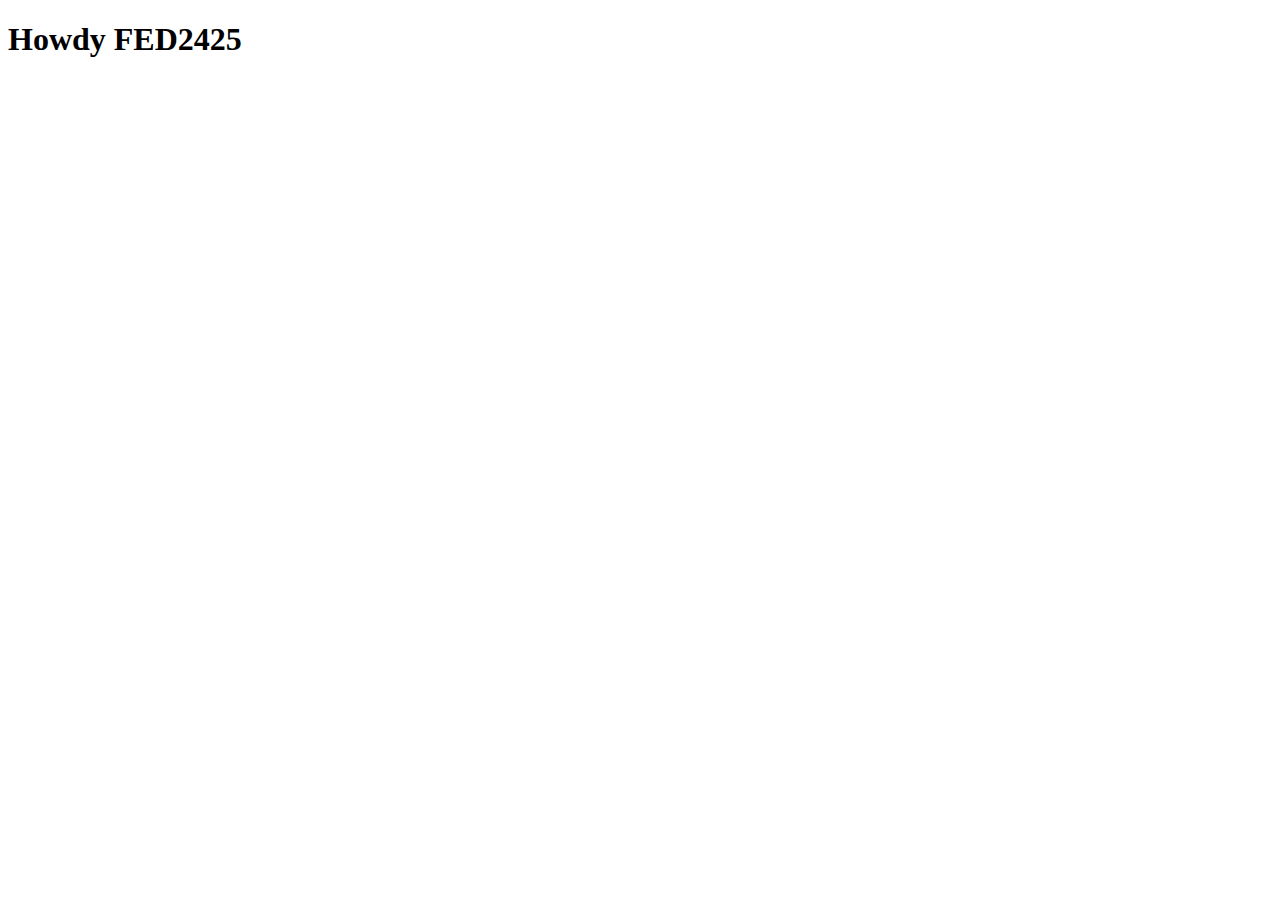
==== index.html @ 43b7b201 "Add files via upload" ====
<!DOCTYPE html>
<html lang="nl">
	
<head>
	<meta charset="UTF-8">
	<meta name="author" content="jouw naam">
	<meta name="viewport" content="width=device-width, initial-scale=1">
	
	<title>Howdy FED2425</title>
	
	<link href="styles/style.css" rel="stylesheet">
	<link rel="icon" type="image/svg+xml" href="images/favicon.svg">
</head>

<body>
	<h1>Howdy FED2425</h1>

	<script defer src="scripts/script.js"></script>
</body>
	
</html>
---- styles/style.css ----
/**************/
/* CSS REMEDY */
/**************/
*, *::after, *::before {
  box-sizing:border-box;  
}






/*********************/
/* CUSTOM PROPERTIES */
/*********************/
:root {
	/* startje */
	--color-text:#111;
	--color-background:#eee;
}





/****************/
/* JOUW STYLING */
/****************/

/* jouw code */
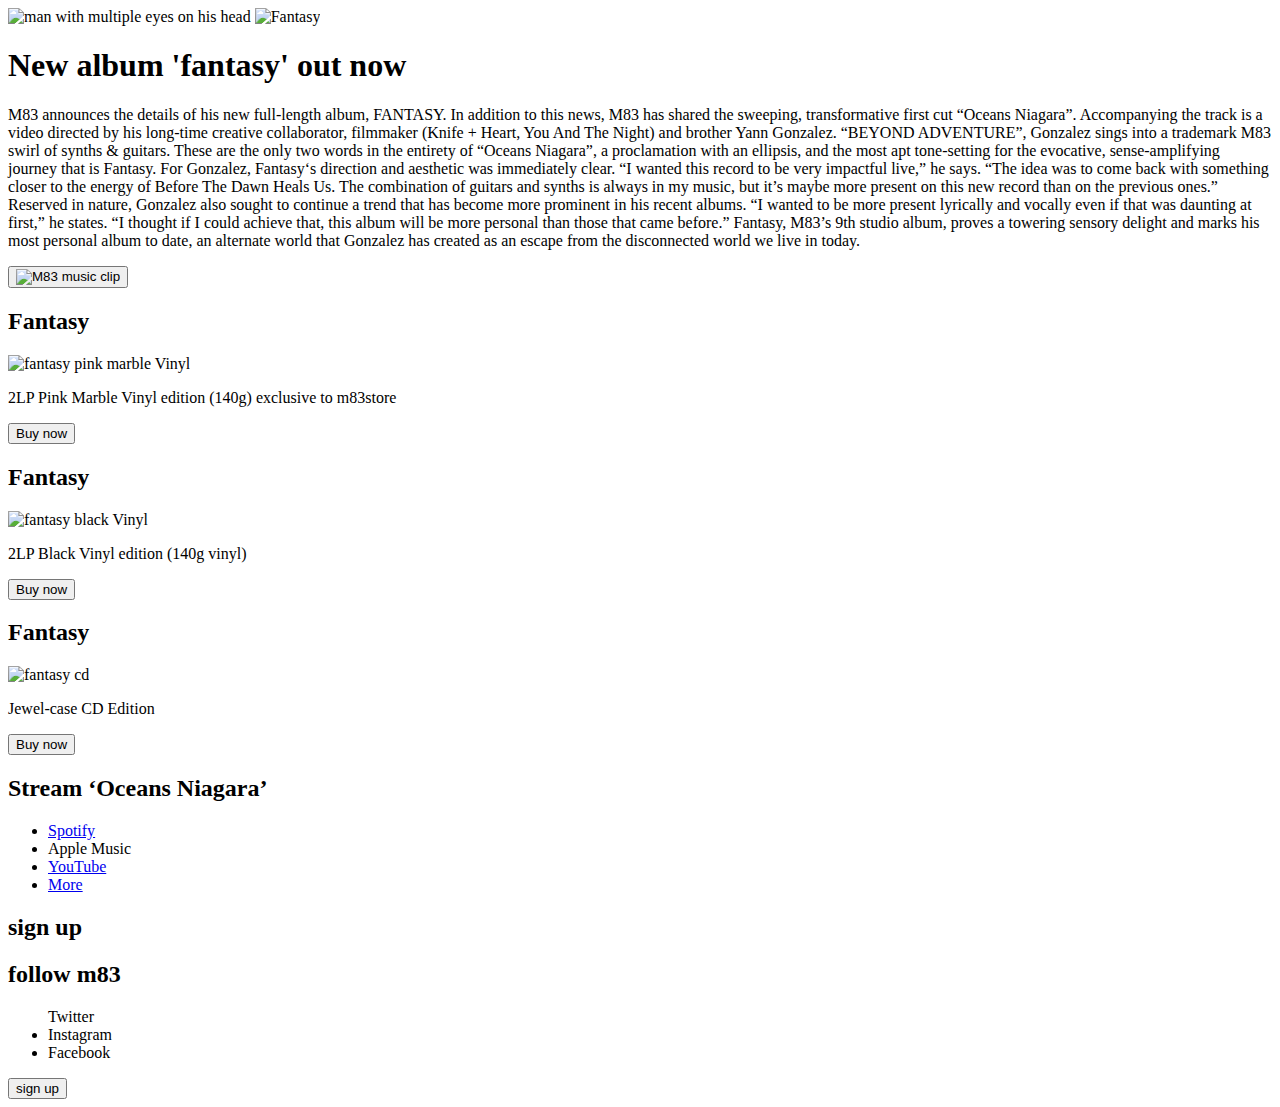
==== commit b3dab103: "Html eerste versie" ====
--- a/index.html
+++ b/index.html
@@ -6,14 +6,90 @@
 	<meta name="author" content="jouw naam">
 	<meta name="viewport" content="width=device-width, initial-scale=1">
 	
-	<title>Howdy FED2425</title>
-	
+	<title>M83 - Home</title>
+	 
 	<link href="styles/style.css" rel="stylesheet">
 	<link rel="icon" type="image/svg+xml" href="images/favicon.svg">
 </head>
 
 <body>
-	<h1>Howdy FED2425</h1>
+	
+	<main>
+		<section>
+				<img src="./images/Fantasy Cover 1400.jpg" alt="man with multiple eyes on his head">
+			<img src="./images/Fantasy Logo.png" alt="Fantasy">
+			<h1>New album 'fantasy' out now</h1>
+		</section>
+		<article>
+			<p></p>
+				M83 announces the details of his new full-length album, FANTASY. In addition to this news, M83 has shared the sweeping, transformative first cut “Oceans Niagara”. Accompanying the track is a video directed by his long-time creative collaborator, filmmaker (Knife + Heart, You And The Night) and brother Yann Gonzalez.
+
+				“BEYOND ADVENTURE”, Gonzalez sings into a trademark M83 swirl of synths & guitars. These are the only two words in the entirety of “Oceans Niagara”, a proclamation with an ellipsis, and the most apt tone-setting for the evocative, sense-amplifying journey that is Fantasy. 
+
+				For Gonzalez, Fantasy‘s direction and aesthetic was immediately clear. “I wanted this record to be very impactful live,” he says. “The idea was to come back with something closer to the energy of Before The Dawn Heals Us. The combination of guitars and synths is always in my music, but it’s maybe more present on this new record than on the previous ones.”
+
+				Reserved in nature, Gonzalez also sought to continue a trend that has become more prominent in his recent albums. “I wanted to be more present lyrically and vocally even if that was daunting at first,” he states. “I thought if I could achieve that, this album will be more personal than those that came before.”
+
+				Fantasy, M83’s 9th studio album, proves a towering sensory delight and marks his most personal album to date, an alternate world that Gonzalez has created as an escape from the disconnected world we live in today. 
+			</p>
+		</article>
+		<section>
+				<button>
+					<img src="https://img.youtube.com/vi/ryFV9dORPPw/maxresdefault.jpg" alt="M83 music clip" >
+		</section>
+		<article>
+			<section>
+				<h2>Fantasy</h2>
+				<img src="./images/M83 Fantasy Pink Marble 1024x718.png" alt="fantasy pink marble Vinyl">
+				<p>2LP Pink Marble Vinyl edition (140g) exclusive to m83store</p>
+				<button>Buy now</button>
+			</section>
+			<section>
+				<h2>Fantasy</h2>
+				<img src="./images/M83 Fantasy Black 768x539.png" alt="fantasy black Vinyl">
+				<p>2LP Black Vinyl edition (140g vinyl) </p>
+				<button>Buy now</button>
+			</section>
+			<section>
+				<h2>Fantasy</h2>
+				<img src="./images/M83 Fantasy CD 1024x723.webp" alt="fantasy cd">
+				<p>Jewel-case CD Edition</p>
+				<button>Buy now</button>
+			</section>
+		</article>
+		<section>
+			<h2>Stream ‘Oceans Niagara’</h2>
+			<ul>
+				<li><a href="http://m83.it/oceans-niagaraWe/spotify" >
+								<span>Spotify</span></a></li>
+				<li><a href="http://m83.it/fantasyWe/itunes"></a>
+								<span>Apple Music</span></a></li>
+				<li><a href="http://m83.it/oceans-niagara-vidWe">
+								<span>YouTube</span></a></li>
+				<li><a href="http://m83.it/oceans-niagaraWe" >
+								<span>More</span></a></li>
+		</ul>
+		</section>
+		<section>
+			<h2>sign up</h2>
+			<!--Form????-->
+		</section>
+		<footer>
+			<section><h2>follow m83</h2>
+			<ul href="https://twitter.com/m83" ><span >Twitter</span></a></li>
+
+				<li  href="https://www.instagram.com/m83music/" ><span >Instagram</span></a></li>
+				
+				<li href="https://www.facebook.com/m83/" ><span >Facebook</span></a></li></ul>
+			</section>
+			<section>
+				<button>sign up</button>
+			</section>
+			
+			
+		</footer>
+
+	</main>
 
 	<script defer src="scripts/script.js"></script>
 </body>
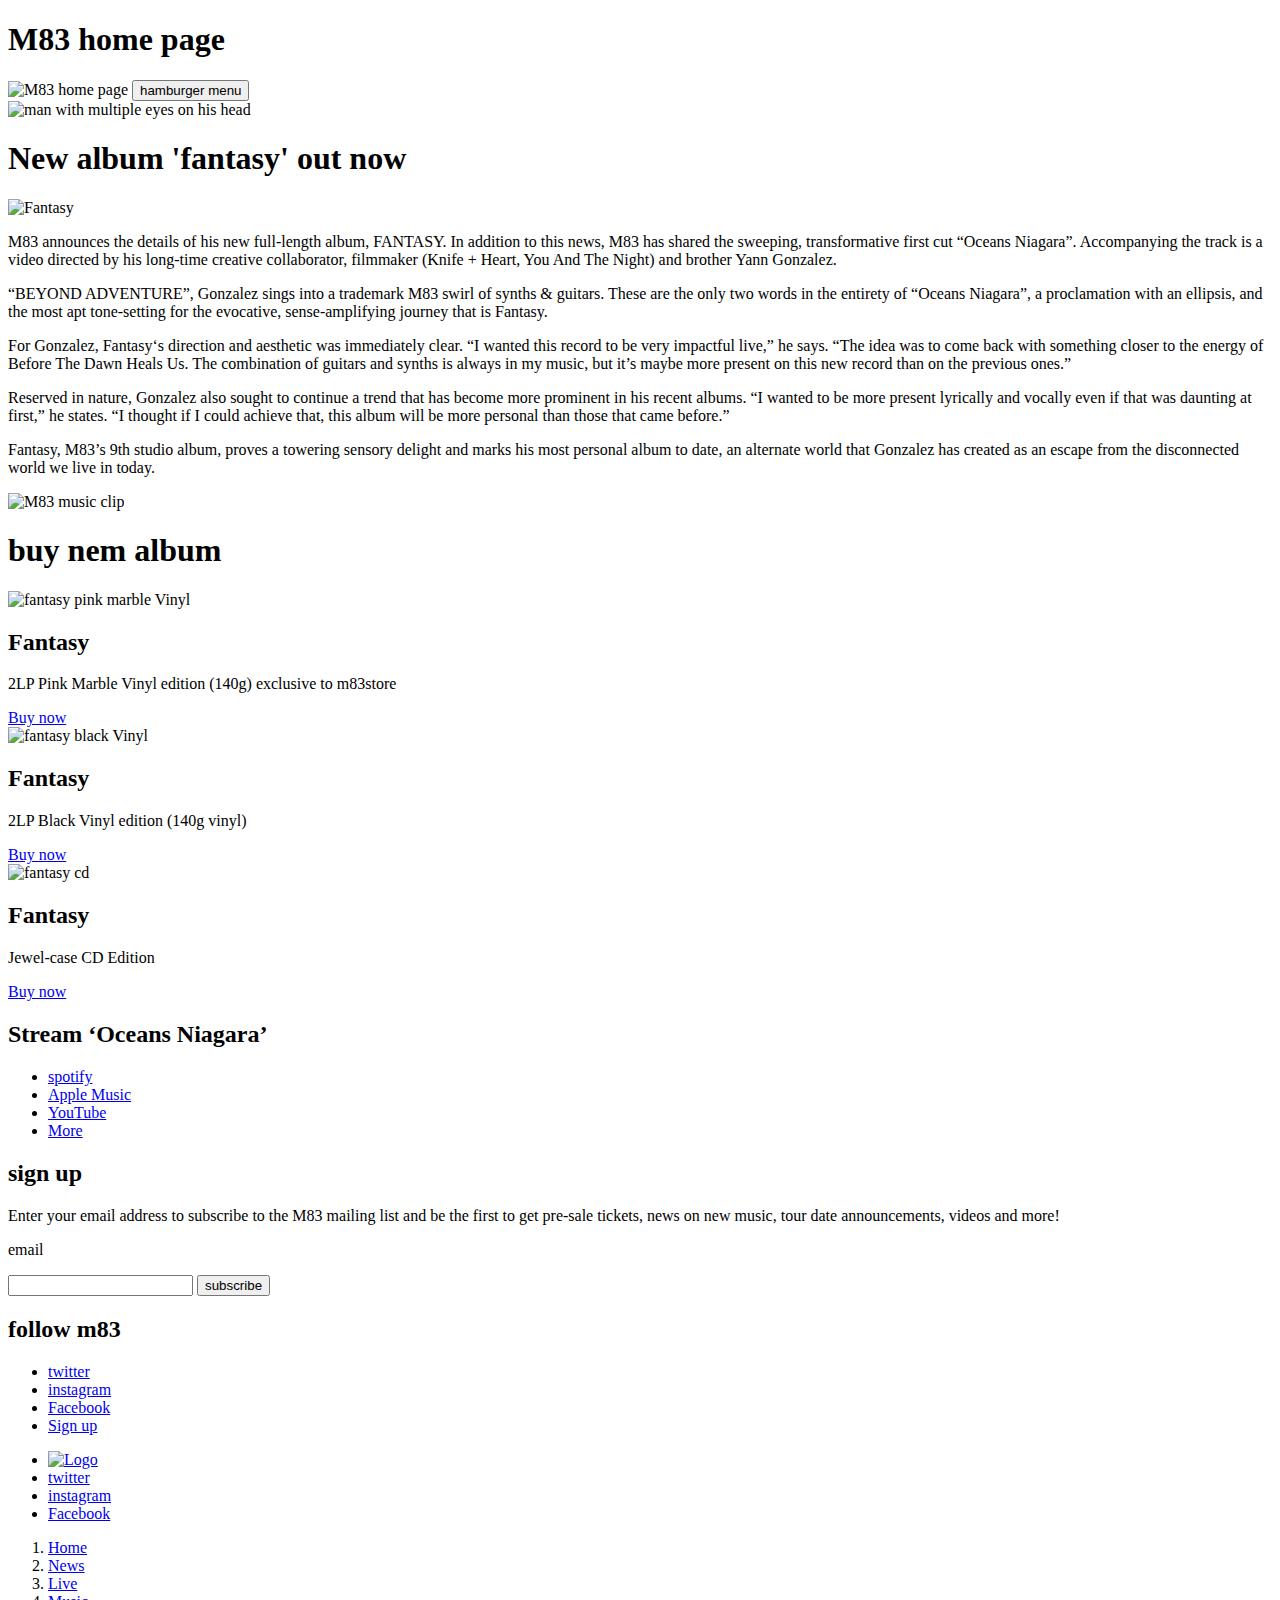
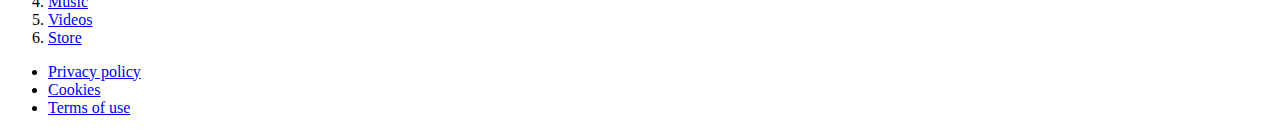
==== commit b98e8a74: "Add files via upload" ====
--- a/index.html
+++ b/index.html
@@ -1,97 +1,125 @@
 <!DOCTYPE html>
 <html lang="nl">
-	
 <head>
 	<meta charset="UTF-8">
 	<meta name="author" content="jouw naam">
 	<meta name="viewport" content="width=device-width, initial-scale=1">
-	
 	<title>M83 - Home</title>
-	 
 	<link href="styles/style.css" rel="stylesheet">
 	<link rel="icon" type="image/svg+xml" href="images/favicon.svg">
 </head>
-
 <body>
-	
 	<main>
-		<section>
-				<img src="./images/Fantasy Cover 1400.jpg" alt="man with multiple eyes on his head">
+		<header>
+			<h1>M83 home page</h1>
+			<nav>
+				<img src="./images/Logo 800x299.png" alt="M83 home page">
+			<button>hamburger menu</button>
+			</nav>
+			<img src="./images/Fantasy Cover 1400.jpg" alt="man with multiple eyes on his head">
+		</header>
+		<article>
+			<h1>New album 'fantasy' out now</h1>
+			
 			<img src="./images/Fantasy Logo.png" alt="Fantasy">
-			<h1>New album 'fantasy' out now</h1>
-		</section>
-		<article>
-			<p></p>
-				M83 announces the details of his new full-length album, FANTASY. In addition to this news, M83 has shared the sweeping, transformative first cut “Oceans Niagara”. Accompanying the track is a video directed by his long-time creative collaborator, filmmaker (Knife + Heart, You And The Night) and brother Yann Gonzalez.
-
-				“BEYOND ADVENTURE”, Gonzalez sings into a trademark M83 swirl of synths & guitars. These are the only two words in the entirety of “Oceans Niagara”, a proclamation with an ellipsis, and the most apt tone-setting for the evocative, sense-amplifying journey that is Fantasy. 
-
-				For Gonzalez, Fantasy‘s direction and aesthetic was immediately clear. “I wanted this record to be very impactful live,” he says. “The idea was to come back with something closer to the energy of Before The Dawn Heals Us. The combination of guitars and synths is always in my music, but it’s maybe more present on this new record than on the previous ones.”
-
-				Reserved in nature, Gonzalez also sought to continue a trend that has become more prominent in his recent albums. “I wanted to be more present lyrically and vocally even if that was daunting at first,” he states. “I thought if I could achieve that, this album will be more personal than those that came before.”
-
-				Fantasy, M83’s 9th studio album, proves a towering sensory delight and marks his most personal album to date, an alternate world that Gonzalez has created as an escape from the disconnected world we live in today. 
+			<p>
+			M83 announces the details of his new full-length album, FANTASY. In addition to this news, M83 has shared
+			the sweeping, transformative first cut “Oceans Niagara”. Accompanying the track is a video directed by his
+			long-time creative collaborator, filmmaker (Knife + Heart, You And The Night) and brother Yann Gonzalez.
 			</p>
+			<p>
+			“BEYOND ADVENTURE”, Gonzalez sings into a trademark M83 swirl of synths & guitars. These are the only two
+			words in the entirety of “Oceans Niagara”, a proclamation with an ellipsis, and the most apt tone-setting
+			for the evocative, sense-amplifying journey that is Fantasy.
+			</p>
+			<p>
+			For Gonzalez, Fantasy‘s direction and aesthetic was immediately clear. “I wanted this record to be very
+			impactful live,” he says. “The idea was to come back with something closer to the energy of Before The Dawn
+			Heals Us. The combination of guitars and synths is always in my music, but it’s maybe more present on this
+			new record than on the previous ones.”
+			</p>
+			<p>
+			Reserved in nature, Gonzalez also sought to continue a trend that has become more prominent in his recent
+			albums. “I wanted to be more present lyrically and vocally even if that was daunting at first,” he states.
+			“I thought if I could achieve that, this album will be more personal than those that came before.”
+			</p>
+			<p>
+			Fantasy, M83’s 9th studio album, proves a towering sensory delight and marks his most personal album to
+			date, an alternate world that Gonzalez has created as an escape from the disconnected world we live in
+			today.
+			</p>
+			<img src="https://img.youtube.com/vi/ryFV9dORPPw/maxresdefault.jpg" alt="M83 music clip">
 		</article>
 		<section>
-				<button>
-					<img src="https://img.youtube.com/vi/ryFV9dORPPw/maxresdefault.jpg" alt="M83 music clip" >
+			<h1>buy nem album</h1>
+					<article>
+						<img src="./images/M83 Fantasy Pink Marble 1024x718.png" alt="fantasy pink marble Vinyl">
+						<h2>Fantasy</h2>
+						<p>2LP Pink Marble Vinyl edition (140g) exclusive to m83store</p>
+						<a href="http://m83.it/fantasy">Buy now</a>
+					</article>
+				
+					<article>
+						<img src="./images/M83 Fantasy Black 768x539.png" alt="fantasy black Vinyl">
+						<h2>Fantasy</h2>
+						<p>2LP Black Vinyl edition (140g vinyl) </p>
+						<a href="http://m83.it/fantasy">Buy now</a>
+					</article>
+					<article>
+						<img src="./images/M83 Fantasy CD 1024x723.webp" alt="fantasy cd">
+						<h2>Fantasy</h2>
+						<p>Jewel-case CD Edition</p>
+						<a href="http://m83.it/fantasy">Buy now</a>
+					</article>	
 		</section>
-		<article>
-			<section>
-				<h2>Fantasy</h2>
-				<img src="./images/M83 Fantasy Pink Marble 1024x718.png" alt="fantasy pink marble Vinyl">
-				<p>2LP Pink Marble Vinyl edition (140g) exclusive to m83store</p>
-				<button>Buy now</button>
-			</section>
-			<section>
-				<h2>Fantasy</h2>
-				<img src="./images/M83 Fantasy Black 768x539.png" alt="fantasy black Vinyl">
-				<p>2LP Black Vinyl edition (140g vinyl) </p>
-				<button>Buy now</button>
-			</section>
-			<section>
-				<h2>Fantasy</h2>
-				<img src="./images/M83 Fantasy CD 1024x723.webp" alt="fantasy cd">
-				<p>Jewel-case CD Edition</p>
-				<button>Buy now</button>
-			</section>
-		</article>
 		<section>
 			<h2>Stream ‘Oceans Niagara’</h2>
 			<ul>
-				<li><a href="http://m83.it/oceans-niagaraWe/spotify" >
-								<span>Spotify</span></a></li>
-				<li><a href="http://m83.it/fantasyWe/itunes"></a>
-								<span>Apple Music</span></a></li>
-				<li><a href="http://m83.it/oceans-niagara-vidWe">
-								<span>YouTube</span></a></li>
-				<li><a href="http://m83.it/oceans-niagaraWe" >
-								<span>More</span></a></li>
-		</ul>
+				<li><a href="http://m83.it/oceans-niagaraWe/spotify">spotify</a></li>
+				<li><a href="http://m83.it/fantasyWe/itunes">Apple Music</a></li>
+				<li><a href="http://m83.it/oceans-niagara-vidWe">YouTube</a></li>
+				<li><a href="http://m83.it/oceans-niagaraWe">More</a></li>
+			</ul>
 		</section>
+		<form>
+			<h2>sign up</h2>
+			<p>Enter your email address to subscribe to the M83 mailing list and be the first to get pre-sale tickets, news on new music, tour date announcements, videos and more!</p>
+			<p>email</p>
+			<input type="email" name="email">
+			<button>subscribe</button>
+		</form>
 		<section>
-			<h2>sign up</h2>
-			<!--Form????-->
+			<h2>follow m83</h2>
+			<ul>
+				<li><a href="https://twitter.com/m83" >twitter</a></li>
+				<li><a href="https://www.instagram.com/m83music/">instagram</a></li>
+				<li><a href="https://www.facebook.com/m83/">Facebook</a></li>
+				<li><a href="https://www.facebook.com/m83/">Sign up</a></li>
+			</ul>
 		</section>
 		<footer>
-			<section><h2>follow m83</h2>
-			<ul href="https://twitter.com/m83" ><span >Twitter</span></a></li>
-
-				<li  href="https://www.instagram.com/m83music/" ><span >Instagram</span></a></li>
-				
-				<li href="https://www.facebook.com/m83/" ><span >Facebook</span></a></li></ul>
-			</section>
-			<section>
-				<button>sign up</button>
-			</section>
-			
-			
+				<ul>
+					<li><a href="index.html"><img src="https://ilovem83.com/wp-content/themes/m83-23/_/img/logo--800.png" alt="Logo"></a>
+					</li>
+					<li><a href="https://twitter.com/m83" >twitter</a></li>
+					<li><a href="https://www.instagram.com/m83music/">instagram</a></li>
+					<li><a href="https://www.facebook.com/m83/">Facebook</a></li>
+				</ul>
+				<ol>
+					<li><a href="index.html">Home</a></li>
+					<li><a href="https://ilovem83.com/news/">News</a></li>
+					<li><a href="https://ilovem83.com/live/">Live</a></li>
+					<li><a href="https://ilovem83.com/music/">Music</a></li>
+					<li><a href="https://ilovem83.com/videos/">Videos</a></li>
+					<li><a href="http://m83.it/m83-store">Store</a></li>
+				</ol>
+				<ul>
+					<li><a href="#">Privacy policy</a></li>
+					<li><a href="#">Cookies</a></li>
+					<li><a href="#">Terms of use</a></li>
+				</ul>
 		</footer>
-
 	</main>
-
 	<script defer src="scripts/script.js"></script>
 </body>
-	
-</html>
+</html>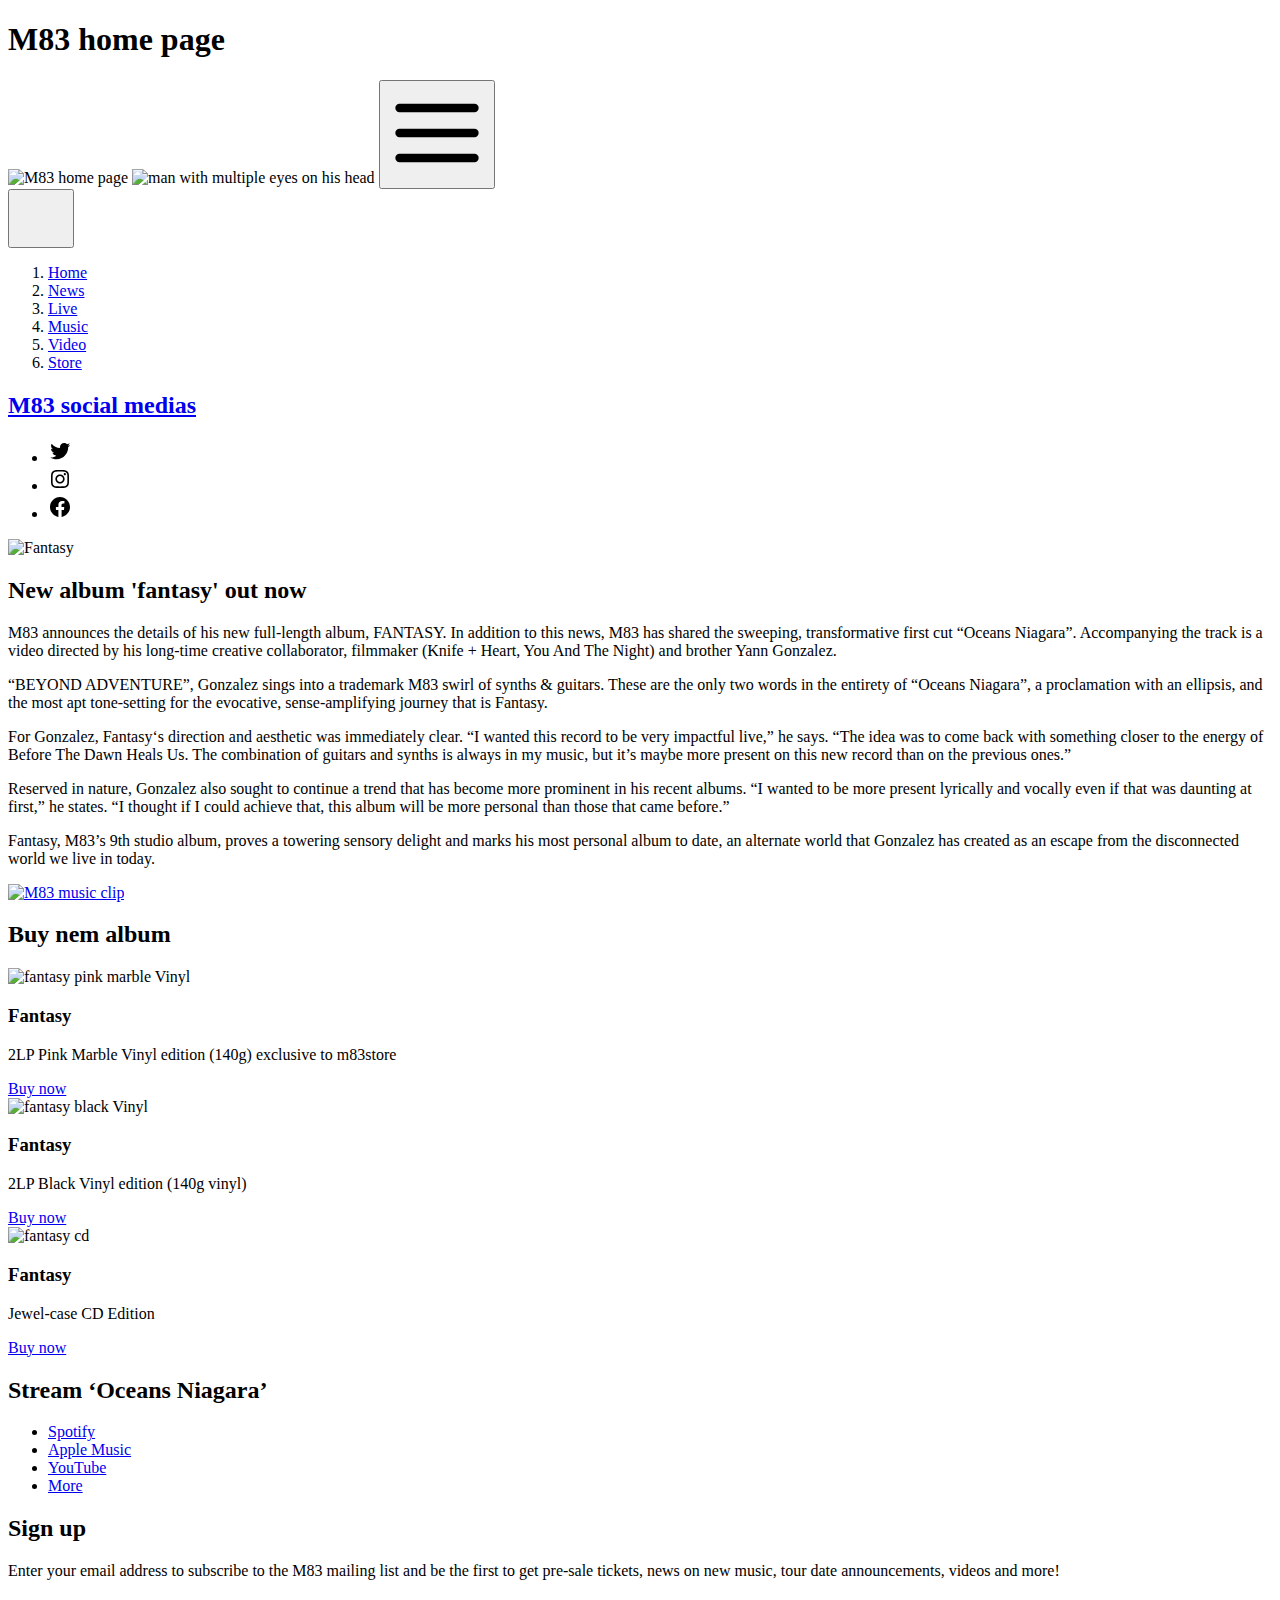
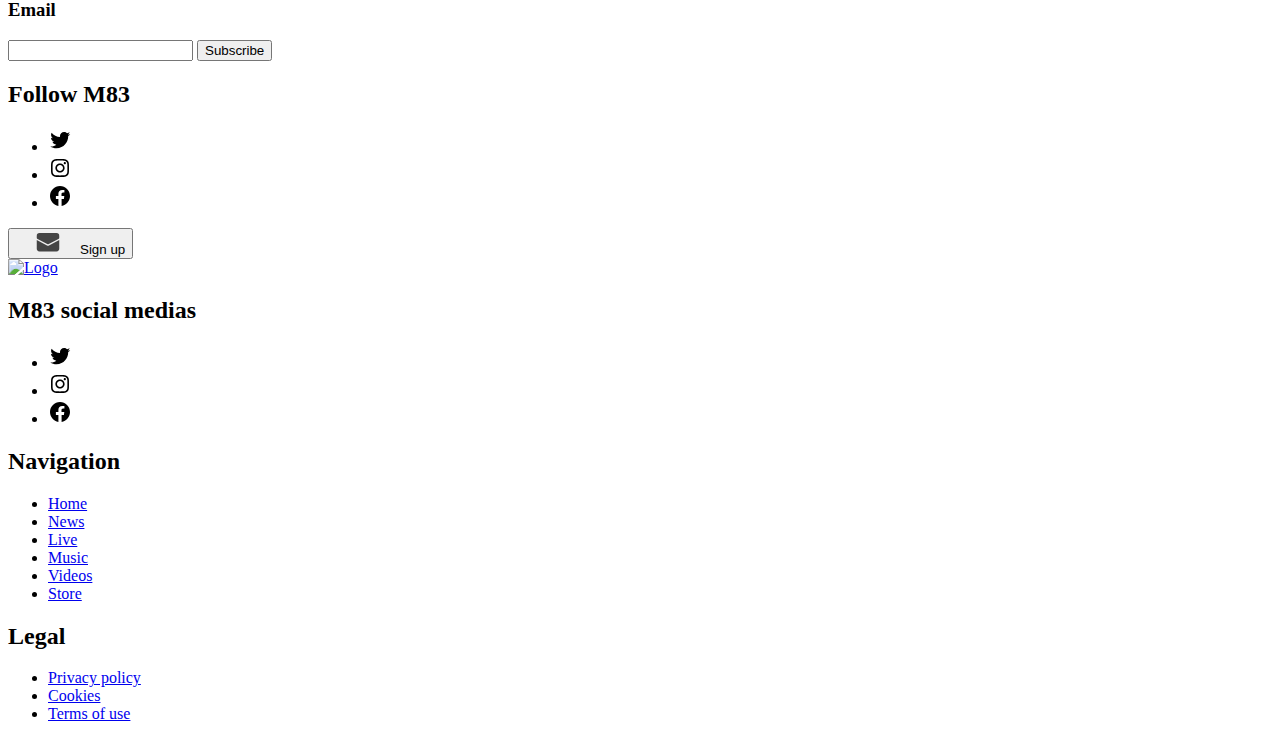
==== commit 6a50a112: "Add files via upload" ====
--- a/index.html
+++ b/index.html
@@ -1,5 +1,5 @@
 <!DOCTYPE html>
-<html lang="nl">
+<html lang="en">
 <head>
 	<meta charset="UTF-8">
 	<meta name="author" content="jouw naam">
@@ -8,20 +8,71 @@
 	<link href="styles/style.css" rel="stylesheet">
 	<link rel="icon" type="image/svg+xml" href="images/favicon.svg">
 </head>
-<body>
-	<main>
-		<header>
-			<h1>M83 home page</h1>
-			<nav>
-				<img src="./images/Logo 800x299.png" alt="M83 home page">
-			<button>hamburger menu</button>
-			</nav>
-			<img src="./images/Fantasy Cover 1400.jpg" alt="man with multiple eyes on his head">
-		</header>
-		<article>
-			<h1>New album 'fantasy' out now</h1>
-			
-			<img src="./images/Fantasy Logo.png" alt="Fantasy">
+<body class="home-page">
+	<header>
+		<!-- SVG van chatGTP
+		 promt "maak een close button svg aub" -->
+		<h1>M83 home page</h1>
+		<img src="./images/Logo-800x299.png" alt="M83 home page">
+	
+
+		
+		<img src="./images/Fantasy-Cover-1400.jpg" alt="man with multiple eyes on his head">
+		<!-- link van https://ilovem83.com/ -->
+		<button> 
+			<svg
+			aria-hidden="true"
+			aria-label="hamburger menu"
+			width="100" height="100" 
+			viewBox="0 0 24 24" 
+			stroke="currentColor" 
+			stroke-width="2" 
+			stroke-linecap="round" 
+			stroke-linejoin="round">
+			<line x1="3" y1="6" x2="21" y2="6" />
+			<line x1="3" y1="12" x2="21" y2="12" />
+			<line x1="3" y1="18" x2="21" y2="18" />
+		</svg> 
+	</button> 
+		<!-- SVG laten maken door chatGTP
+		prompt: "maak een simpele hamburger menu svg" -->
+	<!-- link van https://ilovem83.com/ -->
+	<nav>
+	<button><svg xmlns="http://www.w3.org/2000/svg" width="50" height="50" viewBox="0 0 50 50" aria-label="close button">
+			<line x1="10" y1="10" x2="40" y2="40"  stroke-width="5" stroke-linecap="round"/>
+			<line x1="10" y1="40" x2="40" y2="10"  stroke-width="5" stroke-linecap="round"/>
+		  </svg></button>
+		  <ol>
+				<li><a href="index.html">Home</li>
+				<li><a href="x">News</li>
+				<li><a href="x">Live</li>
+				<li><a href="x">Music</li>
+				<li><a href="x">Video</li>
+				<li><a href="store-detail.htm">Store</li>
+		  </ol> 
+		  <h2>M83 social medias</h2>
+		  <ul>
+		  <li>
+			  <a href="https://twitter.com/m83" ><svg width="24" height="24" viewBox="0 0 24 24" version="1.1" xmlns="http://www.w3.org/2000/svg" aria-hidden="true" focusable="false"><path d="M22.23,5.924c-0.736,0.326-1.527,0.547-2.357,0.646c0.847-0.508,1.498-1.312,1.804-2.27 c-0.793,0.47-1.671,0.812-2.606,0.996C18.324,4.498,17.257,4,16.077,4c-2.266,0-4.103,1.837-4.103,4.103 c0,0.322,0.036,0.635,0.106,0.935C8.67,8.867,5.647,7.234,3.623,4.751C3.27,5.357,3.067,6.062,3.067,6.814 c0,1.424,0.724,2.679,1.825,3.415c-0.673-0.021-1.305-0.206-1.859-0.513c0,0.017,0,0.034,0,0.052c0,1.988,1.414,3.647,3.292,4.023 c-0.344,0.094-0.707,0.144-1.081,0.144c-0.264,0-0.521-0.026-0.772-0.074c0.522,1.63,2.038,2.816,3.833,2.85 c-1.404,1.1-3.174,1.756-5.096,1.756c-0.331,0-0.658-0.019-0.979-0.057c1.816,1.164,3.973,1.843,6.29,1.843 c7.547,0,11.675-6.252,11.675-11.675c0-0.178-0.004-0.355-0.012-0.531C20.985,7.47,21.68,6.747,22.23,5.924z"></path></svg></a>
+		  </li>
+		  <!-- svg van https://ilovem83.com/ -->
+		  <li>
+			  <a href="https://www.instagram.com/m83music/"><svg width="24" height="24" viewBox="0 0 24 24" version="1.1" xmlns="http://www.w3.org/2000/svg" aria-hidden="true" focusable="false"><path d="M12,4.622c2.403,0,2.688,0.009,3.637,0.052c0.877,0.04,1.354,0.187,1.671,0.31c0.42,0.163,0.72,0.358,1.035,0.673 c0.315,0.315,0.51,0.615,0.673,1.035c0.123,0.317,0.27,0.794,0.31,1.671c0.043,0.949,0.052,1.234,0.052,3.637 s-0.009,2.688-0.052,3.637c-0.04,0.877-0.187,1.354-0.31,1.671c-0.163,0.42-0.358,0.72-0.673,1.035 c-0.315,0.315-0.615,0.51-1.035,0.673c-0.317,0.123-0.794,0.27-1.671,0.31c-0.949,0.043-1.233,0.052-3.637,0.052 s-2.688-0.009-3.637-0.052c-0.877-0.04-1.354-0.187-1.671-0.31c-0.42-0.163-0.72-0.358-1.035-0.673 c-0.315-0.315-0.51-0.615-0.673-1.035c-0.123-0.317-0.27-0.794-0.31-1.671C4.631,14.688,4.622,14.403,4.622,12 s0.009-2.688,0.052-3.637c0.04-0.877,0.187-1.354,0.31-1.671c0.163-0.42,0.358-0.72,0.673-1.035 c0.315-0.315,0.615-0.51,1.035-0.673c0.317-0.123,0.794-0.27,1.671-0.31C9.312,4.631,9.597,4.622,12,4.622 M12,3 C9.556,3,9.249,3.01,8.289,3.054C7.331,3.098,6.677,3.25,6.105,3.472C5.513,3.702,5.011,4.01,4.511,4.511 c-0.5,0.5-0.808,1.002-1.038,1.594C3.25,6.677,3.098,7.331,3.054,8.289C3.01,9.249,3,9.556,3,12c0,2.444,0.01,2.751,0.054,3.711 c0.044,0.958,0.196,1.612,0.418,2.185c0.23,0.592,0.538,1.094,1.038,1.594c0.5,0.5,1.002,0.808,1.594,1.038 c0.572,0.222,1.227,0.375,2.185,0.418C9.249,20.99,9.556,21,12,21s2.751-0.01,3.711-0.054c0.958-0.044,1.612-0.196,2.185-0.418 c0.592-0.23,1.094-0.538,1.594-1.038c0.5-0.5,0.808-1.002,1.038-1.594c0.222-0.572,0.375-1.227,0.418-2.185 C20.99,14.751,21,14.444,21,12s-0.01-2.751-0.054-3.711c-0.044-0.958-0.196-1.612-0.418-2.185c-0.23-0.592-0.538-1.094-1.038-1.594 c-0.5-0.5-1.002-0.808-1.594-1.038c-0.572-0.222-1.227-0.375-2.185-0.418C14.751,3.01,14.444,3,12,3L12,3z M12,7.378 c-2.552,0-4.622,2.069-4.622,4.622S9.448,16.622,12,16.622s4.622-2.069,4.622-4.622S14.552,7.378,12,7.378z M12,15 c-1.657,0-3-1.343-3-3s1.343-3,3-3s3,1.343,3,3S13.657,15,12,15z M16.804,6.116c-0.596,0-1.08,0.484-1.08,1.08 s0.484,1.08,1.08,1.08c0.596,0,1.08-0.484,1.08-1.08S17.401,6.116,16.804,6.116z"></path></svg></a>
+		  </li>
+		  <!-- svg van https://ilovem83.com/ -->
+		  <li>
+			  <a href="https://www.facebook.com/m83/"> <svg width="24" height="24" viewBox="0 0 24 24" version="1.1" xmlns="http://www.w3.org/2000/svg" aria-hidden="true" focusable="false"><path d="M12 2C6.5 2 2 6.5 2 12c0 5 3.7 9.1 8.4 9.9v-7H7.9V12h2.5V9.8c0-2.5 1.5-3.9 3.8-3.9 1.1 0 2.2.2 2.2.2v2.5h-1.3c-1.2 0-1.6.8-1.6 1.6V12h2.8l-.4 2.9h-2.3v7C18.3 21.1 22 17 22 12c0-5.5-4.5-10-10-10z"></path></svg></a>
+		  </li>
+		  <!-- svg van https://ilovem83.com/ -->
+	  </ul>
+	</nav>
+	</header>
+	<main class="home-page">
+	
+		<section>
+			<img src="./images/Fantasy-Logo.png" alt="Fantasy">
+			<article>
+				<h2>New album 'fantasy' out now</h2>
 			<p>
 			M83 announces the details of his new full-length album, FANTASY. In addition to this news, M83 has shared
 			the sweeping, transformative first cut “Oceans Niagara”. Accompanying the track is a video directed by his
@@ -48,78 +99,111 @@
 			date, an alternate world that Gonzalez has created as an escape from the disconnected world we live in
 			today.
 			</p>
-			<img src="https://img.youtube.com/vi/ryFV9dORPPw/maxresdefault.jpg" alt="M83 music clip">
-		</article>
-		<section>
-			<h1>buy nem album</h1>
+			</article>
+			
+			<a href="https://youtube.com/vi/ryFV9dORPPw/maxresdefault.jpg"><img src="https://img.youtube.com/vi/ryFV9dORPPw/maxresdefault.jpg" alt="M83 music clip"></a>
+			<!-- link en afbeelding van https://ilovem83.com/ -->
+		</section>
+
+		<section >
+			<h2>Buy nem album</h2>
 					<article>
-						<img src="./images/M83 Fantasy Pink Marble 1024x718.png" alt="fantasy pink marble Vinyl">
-						<h2>Fantasy</h2>
+						<img src="./images/M83-Fantasy-Pink-Marble-1024x718.png" alt="fantasy pink marble Vinyl">
+						<h3>Fantasy</h3>
 						<p>2LP Pink Marble Vinyl edition (140g) exclusive to m83store</p>
 						<a href="http://m83.it/fantasy">Buy now</a>
+						<!-- link en afbeelding van https://ilovem83.com/ -->
 					</article>
-				
 					<article>
-						<img src="./images/M83 Fantasy Black 768x539.png" alt="fantasy black Vinyl">
-						<h2>Fantasy</h2>
+						<img src="./images/M83-Fantasy-Black-768x539.png" alt="fantasy black Vinyl">
+						<h3>Fantasy</h3>
 						<p>2LP Black Vinyl edition (140g vinyl) </p>
 						<a href="http://m83.it/fantasy">Buy now</a>
+						<!-- link en afbeelding van https://ilovem83.com/ -->
 					</article>
 					<article>
-						<img src="./images/M83 Fantasy CD 1024x723.webp" alt="fantasy cd">
-						<h2>Fantasy</h2>
+						<img src="./images/M83-Fantasy-CD-1024x723.webp" alt="fantasy cd">
+						<h3>Fantasy</h3>
 						<p>Jewel-case CD Edition</p>
 						<a href="http://m83.it/fantasy">Buy now</a>
+						<!-- link en afbeelding van https://ilovem83.com/ -->
 					</article>	
 		</section>
+
 		<section>
 			<h2>Stream ‘Oceans Niagara’</h2>
 			<ul>
-				<li><a href="http://m83.it/oceans-niagaraWe/spotify">spotify</a></li>
+				<li><a href="http://m83.it/oceans-niagaraWe/spotify">Spotify</a></li>
 				<li><a href="http://m83.it/fantasyWe/itunes">Apple Music</a></li>
 				<li><a href="http://m83.it/oceans-niagara-vidWe">YouTube</a></li>
 				<li><a href="http://m83.it/oceans-niagaraWe">More</a></li>
+				<!-- link van https://ilovem83.com/ -->
 			</ul>
 		</section>
+
 		<form>
-			<h2>sign up</h2>
+			<h2>Sign up</h2>
 			<p>Enter your email address to subscribe to the M83 mailing list and be the first to get pre-sale tickets, news on new music, tour date announcements, videos and more!</p>
-			<p>email</p>
+			<h3>Email</h3>
 			<input type="email" name="email">
-			<button>subscribe</button>
+			<button>Subscribe</button>
 		</form>
 		<section>
-			<h2>follow m83</h2>
+			<h2>Follow M83</h2>
 			<ul>
-				<li><a href="https://twitter.com/m83" >twitter</a></li>
-				<li><a href="https://www.instagram.com/m83music/">instagram</a></li>
-				<li><a href="https://www.facebook.com/m83/">Facebook</a></li>
-				<li><a href="https://www.facebook.com/m83/">Sign up</a></li>
+				<li>
+					<a href="https://twitter.com/m83" ><svg width="24" height="24" viewBox="0 0 24 24" version="1.1" xmlns="http://www.w3.org/2000/svg" aria-hidden="true" focusable="false"><path d="M22.23,5.924c-0.736,0.326-1.527,0.547-2.357,0.646c0.847-0.508,1.498-1.312,1.804-2.27 c-0.793,0.47-1.671,0.812-2.606,0.996C18.324,4.498,17.257,4,16.077,4c-2.266,0-4.103,1.837-4.103,4.103 c0,0.322,0.036,0.635,0.106,0.935C8.67,8.867,5.647,7.234,3.623,4.751C3.27,5.357,3.067,6.062,3.067,6.814 c0,1.424,0.724,2.679,1.825,3.415c-0.673-0.021-1.305-0.206-1.859-0.513c0,0.017,0,0.034,0,0.052c0,1.988,1.414,3.647,3.292,4.023 c-0.344,0.094-0.707,0.144-1.081,0.144c-0.264,0-0.521-0.026-0.772-0.074c0.522,1.63,2.038,2.816,3.833,2.85 c-1.404,1.1-3.174,1.756-5.096,1.756c-0.331,0-0.658-0.019-0.979-0.057c1.816,1.164,3.973,1.843,6.29,1.843 c7.547,0,11.675-6.252,11.675-11.675c0-0.178-0.004-0.355-0.012-0.531C20.985,7.47,21.68,6.747,22.23,5.924z"></path></svg></a>
+				</li>
+				<!-- svg van https://ilovem83.com/ -->
+				<li>
+					<a href="https://www.instagram.com/m83music/"><svg width="24" height="24" viewBox="0 0 24 24" version="1.1" xmlns="http://www.w3.org/2000/svg" aria-hidden="true" focusable="false"><path d="M12,4.622c2.403,0,2.688,0.009,3.637,0.052c0.877,0.04,1.354,0.187,1.671,0.31c0.42,0.163,0.72,0.358,1.035,0.673 c0.315,0.315,0.51,0.615,0.673,1.035c0.123,0.317,0.27,0.794,0.31,1.671c0.043,0.949,0.052,1.234,0.052,3.637 s-0.009,2.688-0.052,3.637c-0.04,0.877-0.187,1.354-0.31,1.671c-0.163,0.42-0.358,0.72-0.673,1.035 c-0.315,0.315-0.615,0.51-1.035,0.673c-0.317,0.123-0.794,0.27-1.671,0.31c-0.949,0.043-1.233,0.052-3.637,0.052 s-2.688-0.009-3.637-0.052c-0.877-0.04-1.354-0.187-1.671-0.31c-0.42-0.163-0.72-0.358-1.035-0.673 c-0.315-0.315-0.51-0.615-0.673-1.035c-0.123-0.317-0.27-0.794-0.31-1.671C4.631,14.688,4.622,14.403,4.622,12 s0.009-2.688,0.052-3.637c0.04-0.877,0.187-1.354,0.31-1.671c0.163-0.42,0.358-0.72,0.673-1.035 c0.315-0.315,0.615-0.51,1.035-0.673c0.317-0.123,0.794-0.27,1.671-0.31C9.312,4.631,9.597,4.622,12,4.622 M12,3 C9.556,3,9.249,3.01,8.289,3.054C7.331,3.098,6.677,3.25,6.105,3.472C5.513,3.702,5.011,4.01,4.511,4.511 c-0.5,0.5-0.808,1.002-1.038,1.594C3.25,6.677,3.098,7.331,3.054,8.289C3.01,9.249,3,9.556,3,12c0,2.444,0.01,2.751,0.054,3.711 c0.044,0.958,0.196,1.612,0.418,2.185c0.23,0.592,0.538,1.094,1.038,1.594c0.5,0.5,1.002,0.808,1.594,1.038 c0.572,0.222,1.227,0.375,2.185,0.418C9.249,20.99,9.556,21,12,21s2.751-0.01,3.711-0.054c0.958-0.044,1.612-0.196,2.185-0.418 c0.592-0.23,1.094-0.538,1.594-1.038c0.5-0.5,0.808-1.002,1.038-1.594c0.222-0.572,0.375-1.227,0.418-2.185 C20.99,14.751,21,14.444,21,12s-0.01-2.751-0.054-3.711c-0.044-0.958-0.196-1.612-0.418-2.185c-0.23-0.592-0.538-1.094-1.038-1.594 c-0.5-0.5-1.002-0.808-1.594-1.038c-0.572-0.222-1.227-0.375-2.185-0.418C14.751,3.01,14.444,3,12,3L12,3z M12,7.378 c-2.552,0-4.622,2.069-4.622,4.622S9.448,16.622,12,16.622s4.622-2.069,4.622-4.622S14.552,7.378,12,7.378z M12,15 c-1.657,0-3-1.343-3-3s1.343-3,3-3s3,1.343,3,3S13.657,15,12,15z M16.804,6.116c-0.596,0-1.08,0.484-1.08,1.08 s0.484,1.08,1.08,1.08c0.596,0,1.08-0.484,1.08-1.08S17.401,6.116,16.804,6.116z"></path></svg></a>
+				</li>
+				<!-- svg van https://ilovem83.com/ -->
+				<li>
+					<a href="https://www.facebook.com/m83/"> <svg width="24" height="24" viewBox="0 0 24 24" version="1.1" xmlns="http://www.w3.org/2000/svg" aria-hidden="true" focusable="false"><path d="M12 2C6.5 2 2 6.5 2 12c0 5 3.7 9.1 8.4 9.9v-7H7.9V12h2.5V9.8c0-2.5 1.5-3.9 3.8-3.9 1.1 0 2.2.2 2.2.2v2.5h-1.3c-1.2 0-1.6.8-1.6 1.6V12h2.8l-.4 2.9h-2.3v7C18.3 21.1 22 17 22 12c0-5.5-4.5-10-10-10z"></path></svg></a>
+				</li>
+				<!-- svg van https://ilovem83.com/ -->
 			</ul>
-		</section>
+			<button>
+				<svg xmlns="http://www.w3.org/2000/svg" xmlns:xlink="http://www.w3.org/1999/xlink" x="0px" y="0px" width="5vw" height="2.5vh" viewBox="0 0 32 32"><g transform="translate(0, 0)"><path d="M17.412,20.647a3,3,0,0,1-2.822,0L0,12.867V25a3.957,3.957,0,0,0,4,4H28a3.957,3.957,0,0,0,4-4V12.867Z" fill="#444444"></path> <path data-color="color-2" d="M28,3H4A3.957,3.957,0,0,0,0,7v3a1,1,0,0,0,.529.883l15,8a1.007,1.007,0,0,0,.942,0l15-8A1,1,0,0,0,32,10V7A3.957,3.957,0,0,0,28,3Z" fill="#444444"></path></g>
+				</svg>Sign up</button>
+		</section>
+	</main>
 		<footer>
+					<a href="index.html"><img src="https://ilovem83.com/wp-content/themes/m83-23/_/img/logo--800.png" alt="Logo"></a>
+					<!-- afbeelding en link van https://ilovem83.com/ -->
+					<h2>M83 social medias</h2>
+					<ul>
+					<li>
+						<a href="https://twitter.com/m83" ><svg width="24" height="24" viewBox="0 0 24 24" version="1.1" xmlns="http://www.w3.org/2000/svg" aria-hidden="true" focusable="false"><path d="M22.23,5.924c-0.736,0.326-1.527,0.547-2.357,0.646c0.847-0.508,1.498-1.312,1.804-2.27 c-0.793,0.47-1.671,0.812-2.606,0.996C18.324,4.498,17.257,4,16.077,4c-2.266,0-4.103,1.837-4.103,4.103 c0,0.322,0.036,0.635,0.106,0.935C8.67,8.867,5.647,7.234,3.623,4.751C3.27,5.357,3.067,6.062,3.067,6.814 c0,1.424,0.724,2.679,1.825,3.415c-0.673-0.021-1.305-0.206-1.859-0.513c0,0.017,0,0.034,0,0.052c0,1.988,1.414,3.647,3.292,4.023 c-0.344,0.094-0.707,0.144-1.081,0.144c-0.264,0-0.521-0.026-0.772-0.074c0.522,1.63,2.038,2.816,3.833,2.85 c-1.404,1.1-3.174,1.756-5.096,1.756c-0.331,0-0.658-0.019-0.979-0.057c1.816,1.164,3.973,1.843,6.29,1.843 c7.547,0,11.675-6.252,11.675-11.675c0-0.178-0.004-0.355-0.012-0.531C20.985,7.47,21.68,6.747,22.23,5.924z"></path></svg></a>
+					</li>
+					<!-- svg van https://ilovem83.com/ -->
+					<li>
+						<a href="https://www.instagram.com/m83music/"><svg width="24" height="24" viewBox="0 0 24 24" version="1.1" xmlns="http://www.w3.org/2000/svg" aria-hidden="true" focusable="false"><path d="M12,4.622c2.403,0,2.688,0.009,3.637,0.052c0.877,0.04,1.354,0.187,1.671,0.31c0.42,0.163,0.72,0.358,1.035,0.673 c0.315,0.315,0.51,0.615,0.673,1.035c0.123,0.317,0.27,0.794,0.31,1.671c0.043,0.949,0.052,1.234,0.052,3.637 s-0.009,2.688-0.052,3.637c-0.04,0.877-0.187,1.354-0.31,1.671c-0.163,0.42-0.358,0.72-0.673,1.035 c-0.315,0.315-0.615,0.51-1.035,0.673c-0.317,0.123-0.794,0.27-1.671,0.31c-0.949,0.043-1.233,0.052-3.637,0.052 s-2.688-0.009-3.637-0.052c-0.877-0.04-1.354-0.187-1.671-0.31c-0.42-0.163-0.72-0.358-1.035-0.673 c-0.315-0.315-0.51-0.615-0.673-1.035c-0.123-0.317-0.27-0.794-0.31-1.671C4.631,14.688,4.622,14.403,4.622,12 s0.009-2.688,0.052-3.637c0.04-0.877,0.187-1.354,0.31-1.671c0.163-0.42,0.358-0.72,0.673-1.035 c0.315-0.315,0.615-0.51,1.035-0.673c0.317-0.123,0.794-0.27,1.671-0.31C9.312,4.631,9.597,4.622,12,4.622 M12,3 C9.556,3,9.249,3.01,8.289,3.054C7.331,3.098,6.677,3.25,6.105,3.472C5.513,3.702,5.011,4.01,4.511,4.511 c-0.5,0.5-0.808,1.002-1.038,1.594C3.25,6.677,3.098,7.331,3.054,8.289C3.01,9.249,3,9.556,3,12c0,2.444,0.01,2.751,0.054,3.711 c0.044,0.958,0.196,1.612,0.418,2.185c0.23,0.592,0.538,1.094,1.038,1.594c0.5,0.5,1.002,0.808,1.594,1.038 c0.572,0.222,1.227,0.375,2.185,0.418C9.249,20.99,9.556,21,12,21s2.751-0.01,3.711-0.054c0.958-0.044,1.612-0.196,2.185-0.418 c0.592-0.23,1.094-0.538,1.594-1.038c0.5-0.5,0.808-1.002,1.038-1.594c0.222-0.572,0.375-1.227,0.418-2.185 C20.99,14.751,21,14.444,21,12s-0.01-2.751-0.054-3.711c-0.044-0.958-0.196-1.612-0.418-2.185c-0.23-0.592-0.538-1.094-1.038-1.594 c-0.5-0.5-1.002-0.808-1.594-1.038c-0.572-0.222-1.227-0.375-2.185-0.418C14.751,3.01,14.444,3,12,3L12,3z M12,7.378 c-2.552,0-4.622,2.069-4.622,4.622S9.448,16.622,12,16.622s4.622-2.069,4.622-4.622S14.552,7.378,12,7.378z M12,15 c-1.657,0-3-1.343-3-3s1.343-3,3-3s3,1.343,3,3S13.657,15,12,15z M16.804,6.116c-0.596,0-1.08,0.484-1.08,1.08 s0.484,1.08,1.08,1.08c0.596,0,1.08-0.484,1.08-1.08S17.401,6.116,16.804,6.116z"></path></svg></a>
+					</li>
+					<!-- svg van https://ilovem83.com/ -->
+					<li>
+						<a href="https://www.facebook.com/m83/"> <svg width="24" height="24" viewBox="0 0 24 24" version="1.1" xmlns="http://www.w3.org/2000/svg" aria-hidden="true" focusable="false"><path d="M12 2C6.5 2 2 6.5 2 12c0 5 3.7 9.1 8.4 9.9v-7H7.9V12h2.5V9.8c0-2.5 1.5-3.9 3.8-3.9 1.1 0 2.2.2 2.2.2v2.5h-1.3c-1.2 0-1.6.8-1.6 1.6V12h2.8l-.4 2.9h-2.3v7C18.3 21.1 22 17 22 12c0-5.5-4.5-10-10-10z"></path></svg></a>
+					</li>
+					<!-- svg van https://ilovem83.com/ -->
+				</ul>
+					<h2>Navigation</h2>
 				<ul>
-					<li><a href="index.html"><img src="https://ilovem83.com/wp-content/themes/m83-23/_/img/logo--800.png" alt="Logo"></a>
-					</li>
-					<li><a href="https://twitter.com/m83" >twitter</a></li>
-					<li><a href="https://www.instagram.com/m83music/">instagram</a></li>
-					<li><a href="https://www.facebook.com/m83/">Facebook</a></li>
-				</ul>
-				<ol>
 					<li><a href="index.html">Home</a></li>
 					<li><a href="https://ilovem83.com/news/">News</a></li>
 					<li><a href="https://ilovem83.com/live/">Live</a></li>
 					<li><a href="https://ilovem83.com/music/">Music</a></li>
 					<li><a href="https://ilovem83.com/videos/">Videos</a></li>
 					<li><a href="http://m83.it/m83-store">Store</a></li>
-				</ol>
+					<!-- links van https://ilovem83.com/ -->
+				</ul>
+				<h2>Legal</h2>
 				<ul>
 					<li><a href="#">Privacy policy</a></li>
 					<li><a href="#">Cookies</a></li>
 					<li><a href="#">Terms of use</a></li>
 				</ul>
 		</footer>
-	</main>
 	<script defer src="scripts/script.js"></script>
 </body>
 </html>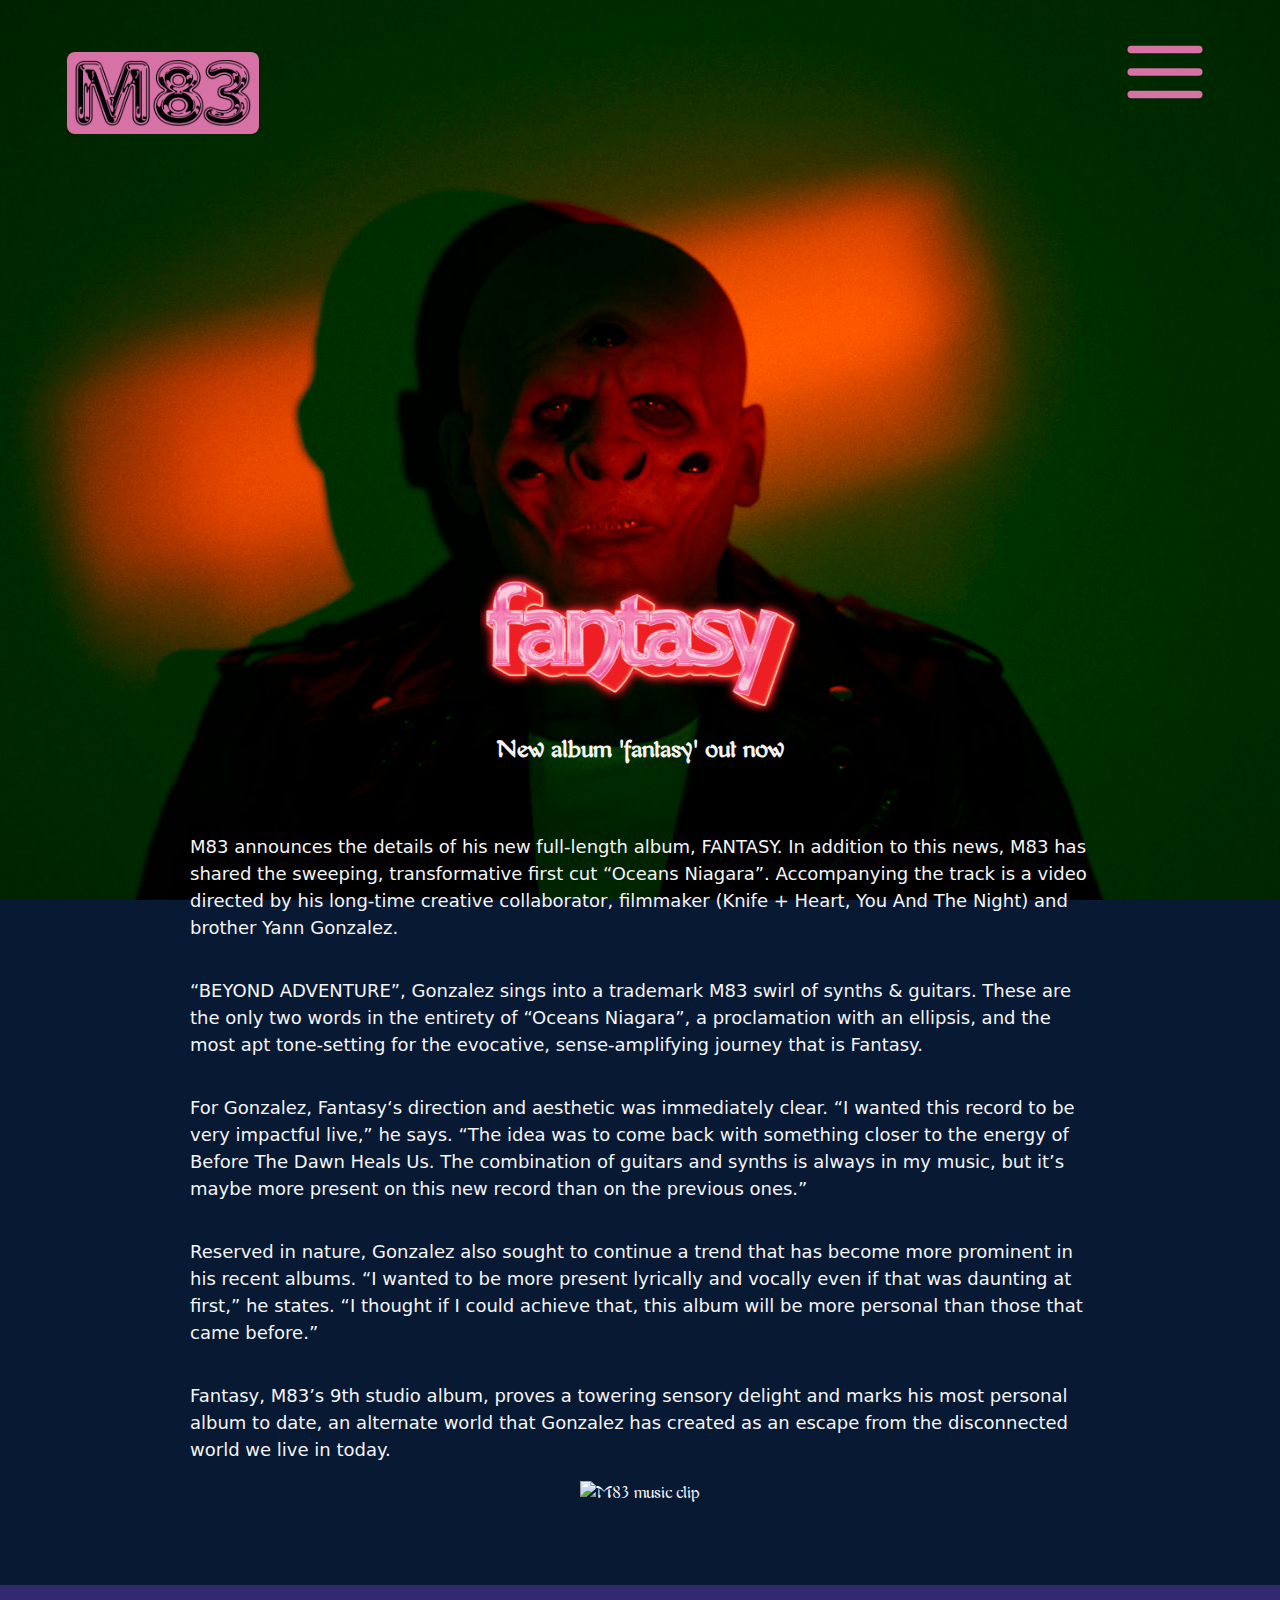
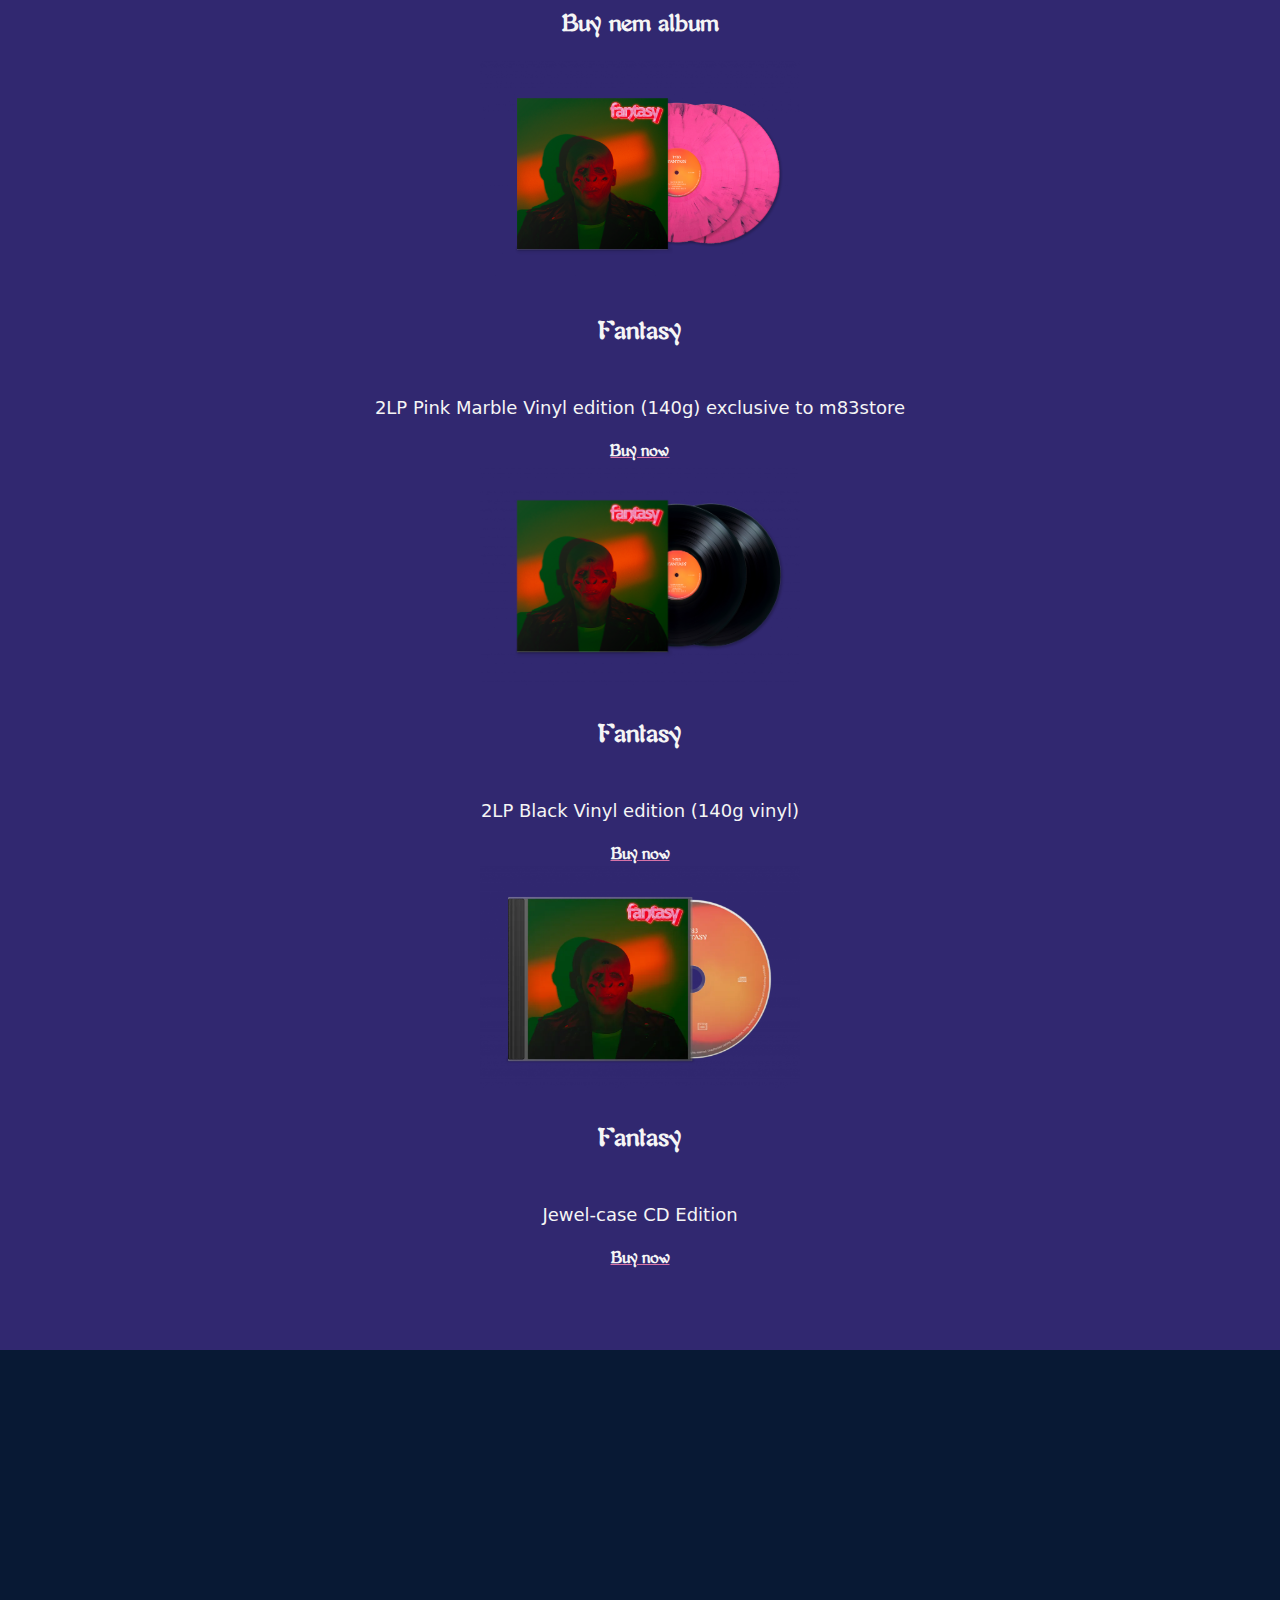
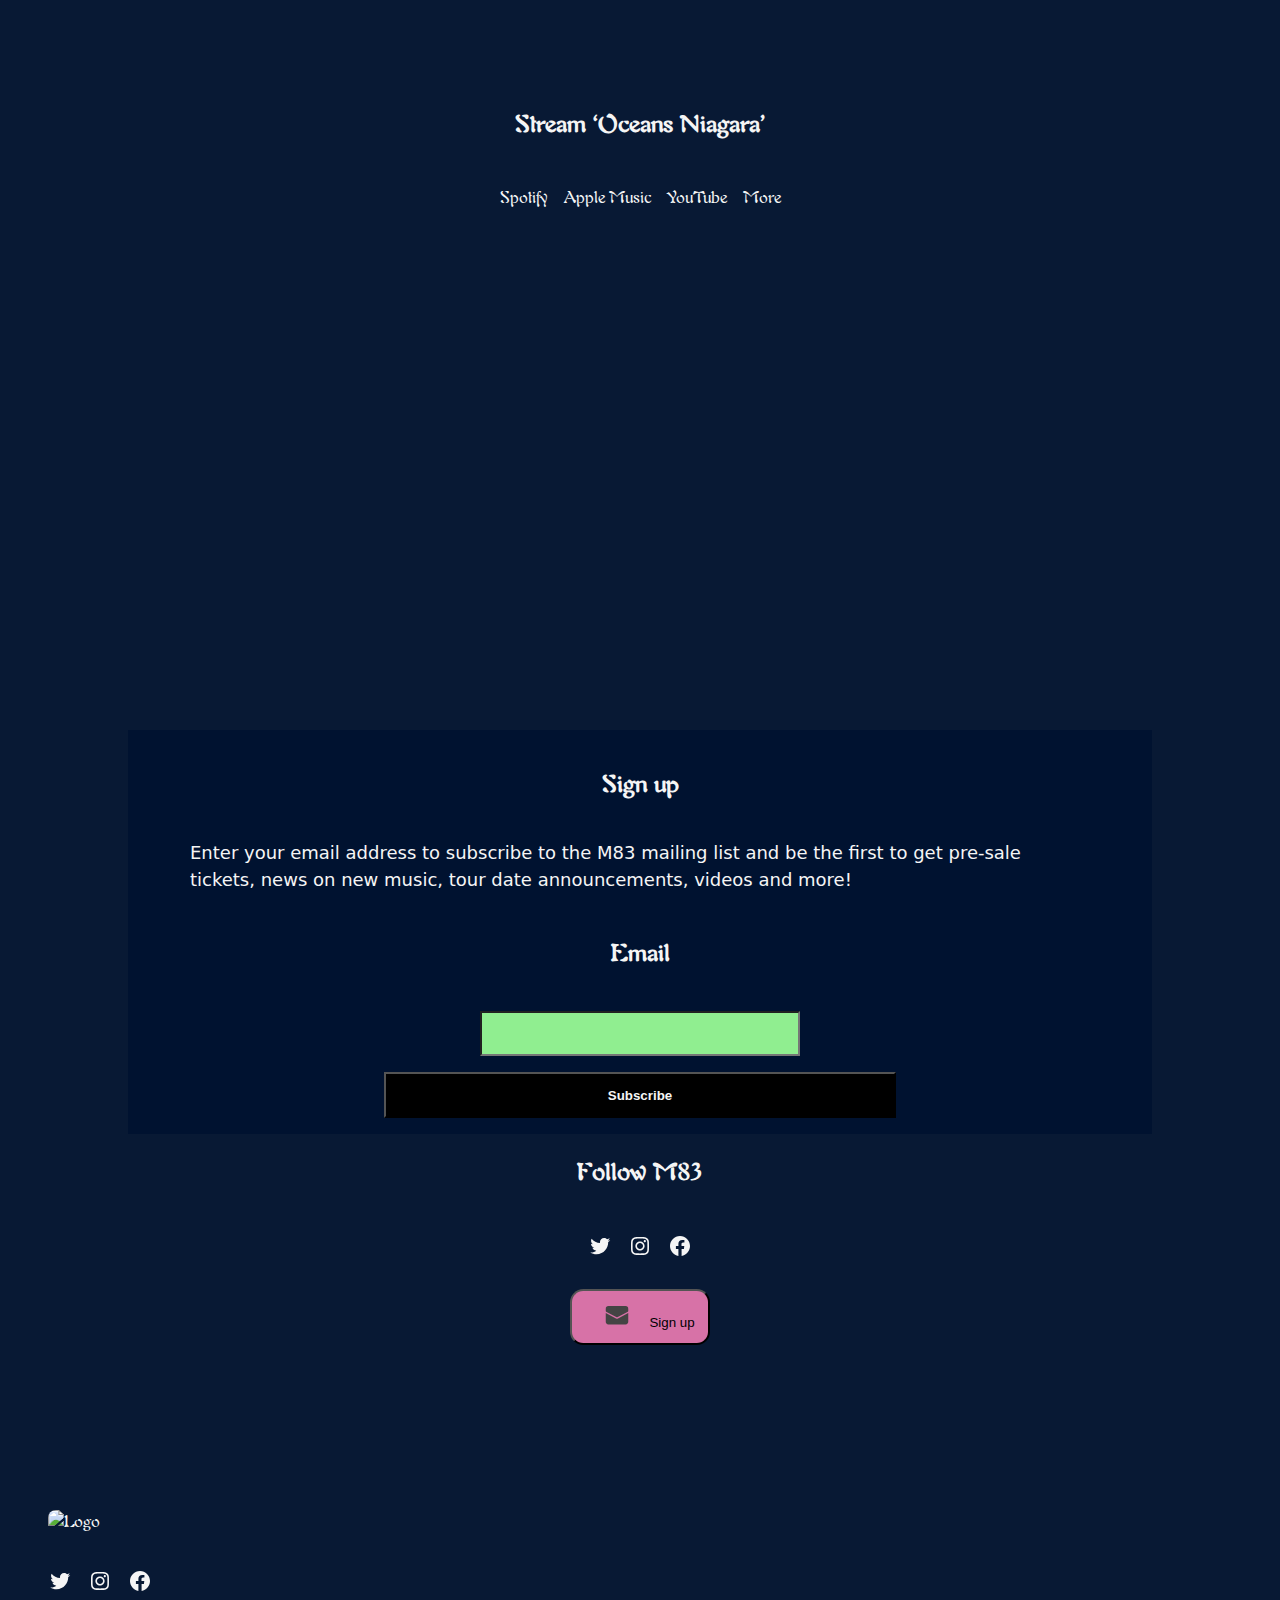
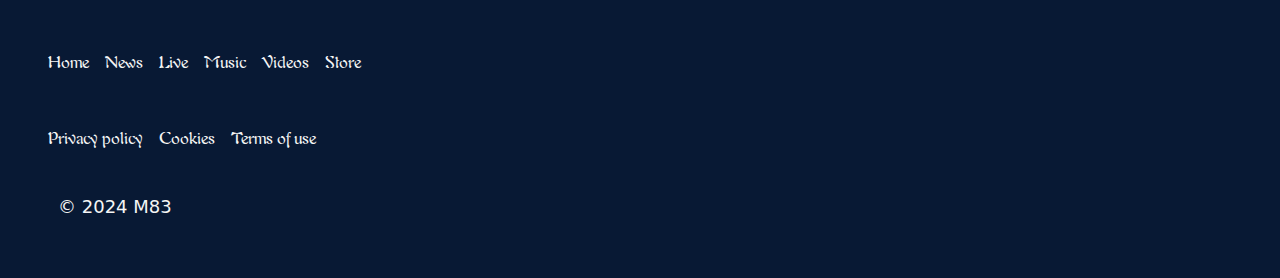
==== commit efe05496: "Add files via upload" ====
--- a/index.html
+++ b/index.html
@@ -1,5 +1,6 @@
 <!DOCTYPE html>
 <html lang="en">
+
 <head>
 	<meta charset="UTF-8">
 	<meta name="author" content="jouw naam">
@@ -8,126 +9,151 @@
 	<link href="styles/style.css" rel="stylesheet">
 	<link rel="icon" type="image/svg+xml" href="images/favicon.svg">
 </head>
+
 <body class="home-page">
 	<header>
-		<!-- SVG van chatGTP
-		 promt "maak een close button svg aub" -->
+
 		<h1>M83 home page</h1>
 		<img src="./images/Logo-800x299.png" alt="M83 home page">
-	
-
-		
+
+
+
 		<img src="./images/Fantasy-Cover-1400.jpg" alt="man with multiple eyes on his head">
 		<!-- link van https://ilovem83.com/ -->
-		<button> 
-			<svg
-			aria-hidden="true"
-			aria-label="hamburger menu"
-			width="100" height="100" 
-			viewBox="0 0 24 24" 
-			stroke="currentColor" 
-			stroke-width="2" 
-			stroke-linecap="round" 
-			stroke-linejoin="round">
-			<line x1="3" y1="6" x2="21" y2="6" />
-			<line x1="3" y1="12" x2="21" y2="12" />
-			<line x1="3" y1="18" x2="21" y2="18" />
-		</svg> 
-	</button> 
+		<button>
+			<svg aria-hidden="true" aria-label="hamburger menu" width="100" height="100" viewBox="0 0 24 24"
+				stroke="currentColor" stroke-width="2" stroke-linecap="round" stroke-linejoin="round">
+				<line x1="3" y1="6" x2="21" y2="6" />
+				<line x1="3" y1="12" x2="21" y2="12" />
+				<line x1="3" y1="18" x2="21" y2="18" />
+			</svg>
+		</button>
 		<!-- SVG laten maken door chatGTP
 		prompt: "maak een simpele hamburger menu svg" -->
-	<!-- link van https://ilovem83.com/ -->
-	<nav>
-	<button><svg xmlns="http://www.w3.org/2000/svg" width="50" height="50" viewBox="0 0 50 50" aria-label="close button">
-			<line x1="10" y1="10" x2="40" y2="40"  stroke-width="5" stroke-linecap="round"/>
-			<line x1="10" y1="40" x2="40" y2="10"  stroke-width="5" stroke-linecap="round"/>
-		  </svg></button>
-		  <ol>
-				<li><a href="index.html">Home</li>
-				<li><a href="x">News</li>
-				<li><a href="x">Live</li>
-				<li><a href="x">Music</li>
-				<li><a href="x">Video</li>
-				<li><a href="store-detail.htm">Store</li>
-		  </ol> 
-		  <h2>M83 social medias</h2>
-		  <ul>
-		  <li>
-			  <a href="https://twitter.com/m83" ><svg width="24" height="24" viewBox="0 0 24 24" version="1.1" xmlns="http://www.w3.org/2000/svg" aria-hidden="true" focusable="false"><path d="M22.23,5.924c-0.736,0.326-1.527,0.547-2.357,0.646c0.847-0.508,1.498-1.312,1.804-2.27 c-0.793,0.47-1.671,0.812-2.606,0.996C18.324,4.498,17.257,4,16.077,4c-2.266,0-4.103,1.837-4.103,4.103 c0,0.322,0.036,0.635,0.106,0.935C8.67,8.867,5.647,7.234,3.623,4.751C3.27,5.357,3.067,6.062,3.067,6.814 c0,1.424,0.724,2.679,1.825,3.415c-0.673-0.021-1.305-0.206-1.859-0.513c0,0.017,0,0.034,0,0.052c0,1.988,1.414,3.647,3.292,4.023 c-0.344,0.094-0.707,0.144-1.081,0.144c-0.264,0-0.521-0.026-0.772-0.074c0.522,1.63,2.038,2.816,3.833,2.85 c-1.404,1.1-3.174,1.756-5.096,1.756c-0.331,0-0.658-0.019-0.979-0.057c1.816,1.164,3.973,1.843,6.29,1.843 c7.547,0,11.675-6.252,11.675-11.675c0-0.178-0.004-0.355-0.012-0.531C20.985,7.47,21.68,6.747,22.23,5.924z"></path></svg></a>
-		  </li>
-		  <!-- svg van https://ilovem83.com/ -->
-		  <li>
-			  <a href="https://www.instagram.com/m83music/"><svg width="24" height="24" viewBox="0 0 24 24" version="1.1" xmlns="http://www.w3.org/2000/svg" aria-hidden="true" focusable="false"><path d="M12,4.622c2.403,0,2.688,0.009,3.637,0.052c0.877,0.04,1.354,0.187,1.671,0.31c0.42,0.163,0.72,0.358,1.035,0.673 c0.315,0.315,0.51,0.615,0.673,1.035c0.123,0.317,0.27,0.794,0.31,1.671c0.043,0.949,0.052,1.234,0.052,3.637 s-0.009,2.688-0.052,3.637c-0.04,0.877-0.187,1.354-0.31,1.671c-0.163,0.42-0.358,0.72-0.673,1.035 c-0.315,0.315-0.615,0.51-1.035,0.673c-0.317,0.123-0.794,0.27-1.671,0.31c-0.949,0.043-1.233,0.052-3.637,0.052 s-2.688-0.009-3.637-0.052c-0.877-0.04-1.354-0.187-1.671-0.31c-0.42-0.163-0.72-0.358-1.035-0.673 c-0.315-0.315-0.51-0.615-0.673-1.035c-0.123-0.317-0.27-0.794-0.31-1.671C4.631,14.688,4.622,14.403,4.622,12 s0.009-2.688,0.052-3.637c0.04-0.877,0.187-1.354,0.31-1.671c0.163-0.42,0.358-0.72,0.673-1.035 c0.315-0.315,0.615-0.51,1.035-0.673c0.317-0.123,0.794-0.27,1.671-0.31C9.312,4.631,9.597,4.622,12,4.622 M12,3 C9.556,3,9.249,3.01,8.289,3.054C7.331,3.098,6.677,3.25,6.105,3.472C5.513,3.702,5.011,4.01,4.511,4.511 c-0.5,0.5-0.808,1.002-1.038,1.594C3.25,6.677,3.098,7.331,3.054,8.289C3.01,9.249,3,9.556,3,12c0,2.444,0.01,2.751,0.054,3.711 c0.044,0.958,0.196,1.612,0.418,2.185c0.23,0.592,0.538,1.094,1.038,1.594c0.5,0.5,1.002,0.808,1.594,1.038 c0.572,0.222,1.227,0.375,2.185,0.418C9.249,20.99,9.556,21,12,21s2.751-0.01,3.711-0.054c0.958-0.044,1.612-0.196,2.185-0.418 c0.592-0.23,1.094-0.538,1.594-1.038c0.5-0.5,0.808-1.002,1.038-1.594c0.222-0.572,0.375-1.227,0.418-2.185 C20.99,14.751,21,14.444,21,12s-0.01-2.751-0.054-3.711c-0.044-0.958-0.196-1.612-0.418-2.185c-0.23-0.592-0.538-1.094-1.038-1.594 c-0.5-0.5-1.002-0.808-1.594-1.038c-0.572-0.222-1.227-0.375-2.185-0.418C14.751,3.01,14.444,3,12,3L12,3z M12,7.378 c-2.552,0-4.622,2.069-4.622,4.622S9.448,16.622,12,16.622s4.622-2.069,4.622-4.622S14.552,7.378,12,7.378z M12,15 c-1.657,0-3-1.343-3-3s1.343-3,3-3s3,1.343,3,3S13.657,15,12,15z M16.804,6.116c-0.596,0-1.08,0.484-1.08,1.08 s0.484,1.08,1.08,1.08c0.596,0,1.08-0.484,1.08-1.08S17.401,6.116,16.804,6.116z"></path></svg></a>
-		  </li>
-		  <!-- svg van https://ilovem83.com/ -->
-		  <li>
-			  <a href="https://www.facebook.com/m83/"> <svg width="24" height="24" viewBox="0 0 24 24" version="1.1" xmlns="http://www.w3.org/2000/svg" aria-hidden="true" focusable="false"><path d="M12 2C6.5 2 2 6.5 2 12c0 5 3.7 9.1 8.4 9.9v-7H7.9V12h2.5V9.8c0-2.5 1.5-3.9 3.8-3.9 1.1 0 2.2.2 2.2.2v2.5h-1.3c-1.2 0-1.6.8-1.6 1.6V12h2.8l-.4 2.9h-2.3v7C18.3 21.1 22 17 22 12c0-5.5-4.5-10-10-10z"></path></svg></a>
-		  </li>
-		  <!-- svg van https://ilovem83.com/ -->
-	  </ul>
-	</nav>
+		<!-- link van https://ilovem83.com/ -->
+		<nav>
+			<button><svg xmlns="http://www.w3.org/2000/svg" width="50" height="50" viewBox="0 0 50 50"
+					aria-label="close button">
+					<line x1="10" y1="10" x2="40" y2="40" stroke-width="5" stroke-linecap="round" />
+					<line x1="10" y1="40" x2="40" y2="10" stroke-width="5" stroke-linecap="round" />
+				</svg></button>
+			<!-- SVG van chatGTP
+		 promt "maak een close button svg aub" -->
+			<ol>
+				<li><a href="index.html">Home</a></li>
+				<li><a class="detail-page" href="x">News</a></li>
+				<li><a class="detail-page" href="x">Live</a></li>
+				<li><a class="detail-page" href="x">Music</a></li>
+				<li><a class="detail-page" href="x">Video</a></li>
+				<li><a href="store-detail.htm">Store</a></li>
+			</ol>
+			<h2>M83 social medias</h2>
+			<ul>
+				<li>
+					<a href="https://twitter.com/m83"><svg width="24" height="24" viewBox="0 0 24 24" version="1.1"
+							xmlns="http://www.w3.org/2000/svg" aria-hidden="true" focusable="false">
+							<path
+								d="M22.23,5.924c-0.736,0.326-1.527,0.547-2.357,0.646c0.847-0.508,1.498-1.312,1.804-2.27 c-0.793,0.47-1.671,0.812-2.606,0.996C18.324,4.498,17.257,4,16.077,4c-2.266,0-4.103,1.837-4.103,4.103 c0,0.322,0.036,0.635,0.106,0.935C8.67,8.867,5.647,7.234,3.623,4.751C3.27,5.357,3.067,6.062,3.067,6.814 c0,1.424,0.724,2.679,1.825,3.415c-0.673-0.021-1.305-0.206-1.859-0.513c0,0.017,0,0.034,0,0.052c0,1.988,1.414,3.647,3.292,4.023 c-0.344,0.094-0.707,0.144-1.081,0.144c-0.264,0-0.521-0.026-0.772-0.074c0.522,1.63,2.038,2.816,3.833,2.85 c-1.404,1.1-3.174,1.756-5.096,1.756c-0.331,0-0.658-0.019-0.979-0.057c1.816,1.164,3.973,1.843,6.29,1.843 c7.547,0,11.675-6.252,11.675-11.675c0-0.178-0.004-0.355-0.012-0.531C20.985,7.47,21.68,6.747,22.23,5.924z">
+							</path>
+						</svg></a>
+				</li>
+				<!-- svg van https://ilovem83.com/ -->
+				<li>
+					<a href="https://www.instagram.com/m83music/"><svg width="24" height="24" viewBox="0 0 24 24"
+							version="1.1" xmlns="http://www.w3.org/2000/svg" aria-hidden="true" focusable="false">
+							<path
+								d="M12,4.622c2.403,0,2.688,0.009,3.637,0.052c0.877,0.04,1.354,0.187,1.671,0.31c0.42,0.163,0.72,0.358,1.035,0.673 c0.315,0.315,0.51,0.615,0.673,1.035c0.123,0.317,0.27,0.794,0.31,1.671c0.043,0.949,0.052,1.234,0.052,3.637 s-0.009,2.688-0.052,3.637c-0.04,0.877-0.187,1.354-0.31,1.671c-0.163,0.42-0.358,0.72-0.673,1.035 c-0.315,0.315-0.615,0.51-1.035,0.673c-0.317,0.123-0.794,0.27-1.671,0.31c-0.949,0.043-1.233,0.052-3.637,0.052 s-2.688-0.009-3.637-0.052c-0.877-0.04-1.354-0.187-1.671-0.31c-0.42-0.163-0.72-0.358-1.035-0.673 c-0.315-0.315-0.51-0.615-0.673-1.035c-0.123-0.317-0.27-0.794-0.31-1.671C4.631,14.688,4.622,14.403,4.622,12 s0.009-2.688,0.052-3.637c0.04-0.877,0.187-1.354,0.31-1.671c0.163-0.42,0.358-0.72,0.673-1.035 c0.315-0.315,0.615-0.51,1.035-0.673c0.317-0.123,0.794-0.27,1.671-0.31C9.312,4.631,9.597,4.622,12,4.622 M12,3 C9.556,3,9.249,3.01,8.289,3.054C7.331,3.098,6.677,3.25,6.105,3.472C5.513,3.702,5.011,4.01,4.511,4.511 c-0.5,0.5-0.808,1.002-1.038,1.594C3.25,6.677,3.098,7.331,3.054,8.289C3.01,9.249,3,9.556,3,12c0,2.444,0.01,2.751,0.054,3.711 c0.044,0.958,0.196,1.612,0.418,2.185c0.23,0.592,0.538,1.094,1.038,1.594c0.5,0.5,1.002,0.808,1.594,1.038 c0.572,0.222,1.227,0.375,2.185,0.418C9.249,20.99,9.556,21,12,21s2.751-0.01,3.711-0.054c0.958-0.044,1.612-0.196,2.185-0.418 c0.592-0.23,1.094-0.538,1.594-1.038c0.5-0.5,0.808-1.002,1.038-1.594c0.222-0.572,0.375-1.227,0.418-2.185 C20.99,14.751,21,14.444,21,12s-0.01-2.751-0.054-3.711c-0.044-0.958-0.196-1.612-0.418-2.185c-0.23-0.592-0.538-1.094-1.038-1.594 c-0.5-0.5-1.002-0.808-1.594-1.038c-0.572-0.222-1.227-0.375-2.185-0.418C14.751,3.01,14.444,3,12,3L12,3z M12,7.378 c-2.552,0-4.622,2.069-4.622,4.622S9.448,16.622,12,16.622s4.622-2.069,4.622-4.622S14.552,7.378,12,7.378z M12,15 c-1.657,0-3-1.343-3-3s1.343-3,3-3s3,1.343,3,3S13.657,15,12,15z M16.804,6.116c-0.596,0-1.08,0.484-1.08,1.08 s0.484,1.08,1.08,1.08c0.596,0,1.08-0.484,1.08-1.08S17.401,6.116,16.804,6.116z">
+							</path>
+						</svg></a>
+				</li>
+				<!-- svg van https://ilovem83.com/ -->
+				<li>
+					<a href="https://www.facebook.com/m83/"> <svg width="24" height="24" viewBox="0 0 24 24"
+							version="1.1" xmlns="http://www.w3.org/2000/svg" aria-hidden="true" focusable="false">
+							<path
+								d="M12 2C6.5 2 2 6.5 2 12c0 5 3.7 9.1 8.4 9.9v-7H7.9V12h2.5V9.8c0-2.5 1.5-3.9 3.8-3.9 1.1 0 2.2.2 2.2.2v2.5h-1.3c-1.2 0-1.6.8-1.6 1.6V12h2.8l-.4 2.9h-2.3v7C18.3 21.1 22 17 22 12c0-5.5-4.5-10-10-10z">
+							</path>
+						</svg></a>
+				</li>
+				<!-- svg van https://ilovem83.com/ -->
+			</ul>
+		</nav>
 	</header>
 	<main class="home-page">
-	
+
 		<section>
 			<img src="./images/Fantasy-Logo.png" alt="Fantasy">
 			<article>
 				<h2>New album 'fantasy' out now</h2>
-			<p>
-			M83 announces the details of his new full-length album, FANTASY. In addition to this news, M83 has shared
-			the sweeping, transformative first cut “Oceans Niagara”. Accompanying the track is a video directed by his
-			long-time creative collaborator, filmmaker (Knife + Heart, You And The Night) and brother Yann Gonzalez.
-			</p>
-			<p>
-			“BEYOND ADVENTURE”, Gonzalez sings into a trademark M83 swirl of synths & guitars. These are the only two
-			words in the entirety of “Oceans Niagara”, a proclamation with an ellipsis, and the most apt tone-setting
-			for the evocative, sense-amplifying journey that is Fantasy.
-			</p>
-			<p>
-			For Gonzalez, Fantasy‘s direction and aesthetic was immediately clear. “I wanted this record to be very
-			impactful live,” he says. “The idea was to come back with something closer to the energy of Before The Dawn
-			Heals Us. The combination of guitars and synths is always in my music, but it’s maybe more present on this
-			new record than on the previous ones.”
-			</p>
-			<p>
-			Reserved in nature, Gonzalez also sought to continue a trend that has become more prominent in his recent
-			albums. “I wanted to be more present lyrically and vocally even if that was daunting at first,” he states.
-			“I thought if I could achieve that, this album will be more personal than those that came before.”
-			</p>
-			<p>
-			Fantasy, M83’s 9th studio album, proves a towering sensory delight and marks his most personal album to
-			date, an alternate world that Gonzalez has created as an escape from the disconnected world we live in
-			today.
-			</p>
-			</article>
-			
-			<a href="https://youtube.com/vi/ryFV9dORPPw/maxresdefault.jpg"><img src="https://img.youtube.com/vi/ryFV9dORPPw/maxresdefault.jpg" alt="M83 music clip"></a>
+				<p>
+					M83 announces the details of his new full-length album, FANTASY. In addition to this news, M83 has
+					shared
+					the sweeping, transformative first cut “Oceans Niagara”. Accompanying the track is a video directed
+					by his
+					long-time creative collaborator, filmmaker (Knife + Heart, You And The Night) and brother Yann
+					Gonzalez.
+				</p>
+				<p>
+					“BEYOND ADVENTURE”, Gonzalez sings into a trademark M83 swirl of synths & guitars. These are the
+					only two
+					words in the entirety of “Oceans Niagara”, a proclamation with an ellipsis, and the most apt
+					tone-setting
+					for the evocative, sense-amplifying journey that is Fantasy.
+				</p>
+				<p>
+					For Gonzalez, Fantasy‘s direction and aesthetic was immediately clear. “I wanted this record to be
+					very
+					impactful live,” he says. “The idea was to come back with something closer to the energy of Before
+					The Dawn
+					Heals Us. The combination of guitars and synths is always in my music, but it’s maybe more present
+					on this
+					new record than on the previous ones.”
+				</p>
+				<p>
+					Reserved in nature, Gonzalez also sought to continue a trend that has become more prominent in his
+					recent
+					albums. “I wanted to be more present lyrically and vocally even if that was daunting at first,” he
+					states.
+					“I thought if I could achieve that, this album will be more personal than those that came before.”
+				</p>
+				<p>
+					Fantasy, M83’s 9th studio album, proves a towering sensory delight and marks his most personal album
+					to
+					date, an alternate world that Gonzalez has created as an escape from the disconnected world we live
+					in
+					today.
+				</p>
+			</article>
+
+			<a href="https://youtube.com/vi/ryFV9dORPPw/maxresdefault.jpg"><img
+					src="https://img.youtube.com/vi/ryFV9dORPPw/maxresdefault.jpg" alt="M83 music clip"></a>
 			<!-- link en afbeelding van https://ilovem83.com/ -->
 		</section>
 
-		<section >
+		<section>
 			<h2>Buy nem album</h2>
-					<article>
-						<img src="./images/M83-Fantasy-Pink-Marble-1024x718.png" alt="fantasy pink marble Vinyl">
-						<h3>Fantasy</h3>
-						<p>2LP Pink Marble Vinyl edition (140g) exclusive to m83store</p>
-						<a href="http://m83.it/fantasy">Buy now</a>
-						<!-- link en afbeelding van https://ilovem83.com/ -->
-					</article>
-					<article>
-						<img src="./images/M83-Fantasy-Black-768x539.png" alt="fantasy black Vinyl">
-						<h3>Fantasy</h3>
-						<p>2LP Black Vinyl edition (140g vinyl) </p>
-						<a href="http://m83.it/fantasy">Buy now</a>
-						<!-- link en afbeelding van https://ilovem83.com/ -->
-					</article>
-					<article>
-						<img src="./images/M83-Fantasy-CD-1024x723.webp" alt="fantasy cd">
-						<h3>Fantasy</h3>
-						<p>Jewel-case CD Edition</p>
-						<a href="http://m83.it/fantasy">Buy now</a>
-						<!-- link en afbeelding van https://ilovem83.com/ -->
-					</article>	
+
+			<article>
+				<img src="./images/M83-Fantasy-Pink-Marble-1024x718.png" alt="fantasy pink marble Vinyl">
+				<h3>Fantasy</h3>
+				<p>2LP Pink Marble Vinyl edition (140g) exclusive to m83store</p>
+				<a href="http://m83.it/fantasy">Buy now</a>
+				<!-- link en afbeelding van https://ilovem83.com/ -->
+			</article>
+			<article>
+				<img src="./images/M83-Fantasy-Black-768x539.png" alt="fantasy black Vinyl">
+				<h3>Fantasy</h3>
+				<p>2LP Black Vinyl edition (140g vinyl) </p>
+				<a href="http://m83.it/fantasy">Buy now</a>
+				<!-- link en afbeelding van https://ilovem83.com/ -->
+			</article>
+			<article>
+				<img src="./images/M83-Fantasy-CD-1024x723.webp" alt="fantasy cd">
+				<h3>Fantasy</h3>
+				<p>Jewel-case CD Edition</p>
+				<a href="http://m83.it/fantasy">Buy now</a>
+				<!-- link en afbeelding van https://ilovem83.com/ -->
+			</article>
 		</section>
 
 		<section>
@@ -143,7 +169,8 @@
 
 		<form>
 			<h2>Sign up</h2>
-			<p>Enter your email address to subscribe to the M83 mailing list and be the first to get pre-sale tickets, news on new music, tour date announcements, videos and more!</p>
+			<p>Enter your email address to subscribe to the M83 mailing list and be the first to get pre-sale tickets,
+				news on new music, tour date announcements, videos and more!</p>
 			<h3>Email</h3>
 			<input type="email" name="email">
 			<button>Subscribe</button>
@@ -152,58 +179,101 @@
 			<h2>Follow M83</h2>
 			<ul>
 				<li>
-					<a href="https://twitter.com/m83" ><svg width="24" height="24" viewBox="0 0 24 24" version="1.1" xmlns="http://www.w3.org/2000/svg" aria-hidden="true" focusable="false"><path d="M22.23,5.924c-0.736,0.326-1.527,0.547-2.357,0.646c0.847-0.508,1.498-1.312,1.804-2.27 c-0.793,0.47-1.671,0.812-2.606,0.996C18.324,4.498,17.257,4,16.077,4c-2.266,0-4.103,1.837-4.103,4.103 c0,0.322,0.036,0.635,0.106,0.935C8.67,8.867,5.647,7.234,3.623,4.751C3.27,5.357,3.067,6.062,3.067,6.814 c0,1.424,0.724,2.679,1.825,3.415c-0.673-0.021-1.305-0.206-1.859-0.513c0,0.017,0,0.034,0,0.052c0,1.988,1.414,3.647,3.292,4.023 c-0.344,0.094-0.707,0.144-1.081,0.144c-0.264,0-0.521-0.026-0.772-0.074c0.522,1.63,2.038,2.816,3.833,2.85 c-1.404,1.1-3.174,1.756-5.096,1.756c-0.331,0-0.658-0.019-0.979-0.057c1.816,1.164,3.973,1.843,6.29,1.843 c7.547,0,11.675-6.252,11.675-11.675c0-0.178-0.004-0.355-0.012-0.531C20.985,7.47,21.68,6.747,22.23,5.924z"></path></svg></a>
-				</li>
-				<!-- svg van https://ilovem83.com/ -->
-				<li>
-					<a href="https://www.instagram.com/m83music/"><svg width="24" height="24" viewBox="0 0 24 24" version="1.1" xmlns="http://www.w3.org/2000/svg" aria-hidden="true" focusable="false"><path d="M12,4.622c2.403,0,2.688,0.009,3.637,0.052c0.877,0.04,1.354,0.187,1.671,0.31c0.42,0.163,0.72,0.358,1.035,0.673 c0.315,0.315,0.51,0.615,0.673,1.035c0.123,0.317,0.27,0.794,0.31,1.671c0.043,0.949,0.052,1.234,0.052,3.637 s-0.009,2.688-0.052,3.637c-0.04,0.877-0.187,1.354-0.31,1.671c-0.163,0.42-0.358,0.72-0.673,1.035 c-0.315,0.315-0.615,0.51-1.035,0.673c-0.317,0.123-0.794,0.27-1.671,0.31c-0.949,0.043-1.233,0.052-3.637,0.052 s-2.688-0.009-3.637-0.052c-0.877-0.04-1.354-0.187-1.671-0.31c-0.42-0.163-0.72-0.358-1.035-0.673 c-0.315-0.315-0.51-0.615-0.673-1.035c-0.123-0.317-0.27-0.794-0.31-1.671C4.631,14.688,4.622,14.403,4.622,12 s0.009-2.688,0.052-3.637c0.04-0.877,0.187-1.354,0.31-1.671c0.163-0.42,0.358-0.72,0.673-1.035 c0.315-0.315,0.615-0.51,1.035-0.673c0.317-0.123,0.794-0.27,1.671-0.31C9.312,4.631,9.597,4.622,12,4.622 M12,3 C9.556,3,9.249,3.01,8.289,3.054C7.331,3.098,6.677,3.25,6.105,3.472C5.513,3.702,5.011,4.01,4.511,4.511 c-0.5,0.5-0.808,1.002-1.038,1.594C3.25,6.677,3.098,7.331,3.054,8.289C3.01,9.249,3,9.556,3,12c0,2.444,0.01,2.751,0.054,3.711 c0.044,0.958,0.196,1.612,0.418,2.185c0.23,0.592,0.538,1.094,1.038,1.594c0.5,0.5,1.002,0.808,1.594,1.038 c0.572,0.222,1.227,0.375,2.185,0.418C9.249,20.99,9.556,21,12,21s2.751-0.01,3.711-0.054c0.958-0.044,1.612-0.196,2.185-0.418 c0.592-0.23,1.094-0.538,1.594-1.038c0.5-0.5,0.808-1.002,1.038-1.594c0.222-0.572,0.375-1.227,0.418-2.185 C20.99,14.751,21,14.444,21,12s-0.01-2.751-0.054-3.711c-0.044-0.958-0.196-1.612-0.418-2.185c-0.23-0.592-0.538-1.094-1.038-1.594 c-0.5-0.5-1.002-0.808-1.594-1.038c-0.572-0.222-1.227-0.375-2.185-0.418C14.751,3.01,14.444,3,12,3L12,3z M12,7.378 c-2.552,0-4.622,2.069-4.622,4.622S9.448,16.622,12,16.622s4.622-2.069,4.622-4.622S14.552,7.378,12,7.378z M12,15 c-1.657,0-3-1.343-3-3s1.343-3,3-3s3,1.343,3,3S13.657,15,12,15z M16.804,6.116c-0.596,0-1.08,0.484-1.08,1.08 s0.484,1.08,1.08,1.08c0.596,0,1.08-0.484,1.08-1.08S17.401,6.116,16.804,6.116z"></path></svg></a>
-				</li>
-				<!-- svg van https://ilovem83.com/ -->
-				<li>
-					<a href="https://www.facebook.com/m83/"> <svg width="24" height="24" viewBox="0 0 24 24" version="1.1" xmlns="http://www.w3.org/2000/svg" aria-hidden="true" focusable="false"><path d="M12 2C6.5 2 2 6.5 2 12c0 5 3.7 9.1 8.4 9.9v-7H7.9V12h2.5V9.8c0-2.5 1.5-3.9 3.8-3.9 1.1 0 2.2.2 2.2.2v2.5h-1.3c-1.2 0-1.6.8-1.6 1.6V12h2.8l-.4 2.9h-2.3v7C18.3 21.1 22 17 22 12c0-5.5-4.5-10-10-10z"></path></svg></a>
+					<a href="https://twitter.com/m83"><svg width="24" height="24" viewBox="0 0 24 24" version="1.1"
+							xmlns="http://www.w3.org/2000/svg" aria-hidden="true" focusable="false">
+							<path
+								d="M22.23,5.924c-0.736,0.326-1.527,0.547-2.357,0.646c0.847-0.508,1.498-1.312,1.804-2.27 c-0.793,0.47-1.671,0.812-2.606,0.996C18.324,4.498,17.257,4,16.077,4c-2.266,0-4.103,1.837-4.103,4.103 c0,0.322,0.036,0.635,0.106,0.935C8.67,8.867,5.647,7.234,3.623,4.751C3.27,5.357,3.067,6.062,3.067,6.814 c0,1.424,0.724,2.679,1.825,3.415c-0.673-0.021-1.305-0.206-1.859-0.513c0,0.017,0,0.034,0,0.052c0,1.988,1.414,3.647,3.292,4.023 c-0.344,0.094-0.707,0.144-1.081,0.144c-0.264,0-0.521-0.026-0.772-0.074c0.522,1.63,2.038,2.816,3.833,2.85 c-1.404,1.1-3.174,1.756-5.096,1.756c-0.331,0-0.658-0.019-0.979-0.057c1.816,1.164,3.973,1.843,6.29,1.843 c7.547,0,11.675-6.252,11.675-11.675c0-0.178-0.004-0.355-0.012-0.531C20.985,7.47,21.68,6.747,22.23,5.924z">
+							</path>
+						</svg></a>
+				</li>
+				<!-- svg van https://ilovem83.com/ -->
+				<li>
+					<a href="https://www.instagram.com/m83music/"><svg width="24" height="24" viewBox="0 0 24 24"
+							version="1.1" xmlns="http://www.w3.org/2000/svg" aria-hidden="true" focusable="false">
+							<path
+								d="M12,4.622c2.403,0,2.688,0.009,3.637,0.052c0.877,0.04,1.354,0.187,1.671,0.31c0.42,0.163,0.72,0.358,1.035,0.673 c0.315,0.315,0.51,0.615,0.673,1.035c0.123,0.317,0.27,0.794,0.31,1.671c0.043,0.949,0.052,1.234,0.052,3.637 s-0.009,2.688-0.052,3.637c-0.04,0.877-0.187,1.354-0.31,1.671c-0.163,0.42-0.358,0.72-0.673,1.035 c-0.315,0.315-0.615,0.51-1.035,0.673c-0.317,0.123-0.794,0.27-1.671,0.31c-0.949,0.043-1.233,0.052-3.637,0.052 s-2.688-0.009-3.637-0.052c-0.877-0.04-1.354-0.187-1.671-0.31c-0.42-0.163-0.72-0.358-1.035-0.673 c-0.315-0.315-0.51-0.615-0.673-1.035c-0.123-0.317-0.27-0.794-0.31-1.671C4.631,14.688,4.622,14.403,4.622,12 s0.009-2.688,0.052-3.637c0.04-0.877,0.187-1.354,0.31-1.671c0.163-0.42,0.358-0.72,0.673-1.035 c0.315-0.315,0.615-0.51,1.035-0.673c0.317-0.123,0.794-0.27,1.671-0.31C9.312,4.631,9.597,4.622,12,4.622 M12,3 C9.556,3,9.249,3.01,8.289,3.054C7.331,3.098,6.677,3.25,6.105,3.472C5.513,3.702,5.011,4.01,4.511,4.511 c-0.5,0.5-0.808,1.002-1.038,1.594C3.25,6.677,3.098,7.331,3.054,8.289C3.01,9.249,3,9.556,3,12c0,2.444,0.01,2.751,0.054,3.711 c0.044,0.958,0.196,1.612,0.418,2.185c0.23,0.592,0.538,1.094,1.038,1.594c0.5,0.5,1.002,0.808,1.594,1.038 c0.572,0.222,1.227,0.375,2.185,0.418C9.249,20.99,9.556,21,12,21s2.751-0.01,3.711-0.054c0.958-0.044,1.612-0.196,2.185-0.418 c0.592-0.23,1.094-0.538,1.594-1.038c0.5-0.5,0.808-1.002,1.038-1.594c0.222-0.572,0.375-1.227,0.418-2.185 C20.99,14.751,21,14.444,21,12s-0.01-2.751-0.054-3.711c-0.044-0.958-0.196-1.612-0.418-2.185c-0.23-0.592-0.538-1.094-1.038-1.594 c-0.5-0.5-1.002-0.808-1.594-1.038c-0.572-0.222-1.227-0.375-2.185-0.418C14.751,3.01,14.444,3,12,3L12,3z M12,7.378 c-2.552,0-4.622,2.069-4.622,4.622S9.448,16.622,12,16.622s4.622-2.069,4.622-4.622S14.552,7.378,12,7.378z M12,15 c-1.657,0-3-1.343-3-3s1.343-3,3-3s3,1.343,3,3S13.657,15,12,15z M16.804,6.116c-0.596,0-1.08,0.484-1.08,1.08 s0.484,1.08,1.08,1.08c0.596,0,1.08-0.484,1.08-1.08S17.401,6.116,16.804,6.116z">
+							</path>
+						</svg></a>
+				</li>
+				<!-- svg van https://ilovem83.com/ -->
+				<li>
+					<a href="https://www.facebook.com/m83/"> <svg width="24" height="24" viewBox="0 0 24 24"
+							version="1.1" xmlns="http://www.w3.org/2000/svg" aria-hidden="true" focusable="false">
+							<path
+								d="M12 2C6.5 2 2 6.5 2 12c0 5 3.7 9.1 8.4 9.9v-7H7.9V12h2.5V9.8c0-2.5 1.5-3.9 3.8-3.9 1.1 0 2.2.2 2.2.2v2.5h-1.3c-1.2 0-1.6.8-1.6 1.6V12h2.8l-.4 2.9h-2.3v7C18.3 21.1 22 17 22 12c0-5.5-4.5-10-10-10z">
+							</path>
+						</svg></a>
 				</li>
 				<!-- svg van https://ilovem83.com/ -->
 			</ul>
 			<button>
-				<svg xmlns="http://www.w3.org/2000/svg" xmlns:xlink="http://www.w3.org/1999/xlink" x="0px" y="0px" width="5vw" height="2.5vh" viewBox="0 0 32 32"><g transform="translate(0, 0)"><path d="M17.412,20.647a3,3,0,0,1-2.822,0L0,12.867V25a3.957,3.957,0,0,0,4,4H28a3.957,3.957,0,0,0,4-4V12.867Z" fill="#444444"></path> <path data-color="color-2" d="M28,3H4A3.957,3.957,0,0,0,0,7v3a1,1,0,0,0,.529.883l15,8a1.007,1.007,0,0,0,.942,0l15-8A1,1,0,0,0,32,10V7A3.957,3.957,0,0,0,28,3Z" fill="#444444"></path></g>
+				<svg xmlns="http://www.w3.org/2000/svg" xmlns:xlink="http://www.w3.org/1999/xlink" x="0px" y="0px"
+					width="5vw" height="2.5vh" viewBox="0 0 32 32">
+					<g transform="translate(0, 0)">
+						<path
+							d="M17.412,20.647a3,3,0,0,1-2.822,0L0,12.867V25a3.957,3.957,0,0,0,4,4H28a3.957,3.957,0,0,0,4-4V12.867Z"
+							fill="#444444"></path>
+						<path data-color="color-2"
+							d="M28,3H4A3.957,3.957,0,0,0,0,7v3a1,1,0,0,0,.529.883l15,8a1.007,1.007,0,0,0,.942,0l15-8A1,1,0,0,0,32,10V7A3.957,3.957,0,0,0,28,3Z"
+							fill="#444444"></path>
+					</g>
 				</svg>Sign up</button>
+			<!-- svg van https://ilovem83.com/ -->
 		</section>
 	</main>
-		<footer>
-					<a href="index.html"><img src="https://ilovem83.com/wp-content/themes/m83-23/_/img/logo--800.png" alt="Logo"></a>
-					<!-- afbeelding en link van https://ilovem83.com/ -->
-					<h2>M83 social medias</h2>
-					<ul>
-					<li>
-						<a href="https://twitter.com/m83" ><svg width="24" height="24" viewBox="0 0 24 24" version="1.1" xmlns="http://www.w3.org/2000/svg" aria-hidden="true" focusable="false"><path d="M22.23,5.924c-0.736,0.326-1.527,0.547-2.357,0.646c0.847-0.508,1.498-1.312,1.804-2.27 c-0.793,0.47-1.671,0.812-2.606,0.996C18.324,4.498,17.257,4,16.077,4c-2.266,0-4.103,1.837-4.103,4.103 c0,0.322,0.036,0.635,0.106,0.935C8.67,8.867,5.647,7.234,3.623,4.751C3.27,5.357,3.067,6.062,3.067,6.814 c0,1.424,0.724,2.679,1.825,3.415c-0.673-0.021-1.305-0.206-1.859-0.513c0,0.017,0,0.034,0,0.052c0,1.988,1.414,3.647,3.292,4.023 c-0.344,0.094-0.707,0.144-1.081,0.144c-0.264,0-0.521-0.026-0.772-0.074c0.522,1.63,2.038,2.816,3.833,2.85 c-1.404,1.1-3.174,1.756-5.096,1.756c-0.331,0-0.658-0.019-0.979-0.057c1.816,1.164,3.973,1.843,6.29,1.843 c7.547,0,11.675-6.252,11.675-11.675c0-0.178-0.004-0.355-0.012-0.531C20.985,7.47,21.68,6.747,22.23,5.924z"></path></svg></a>
-					</li>
-					<!-- svg van https://ilovem83.com/ -->
-					<li>
-						<a href="https://www.instagram.com/m83music/"><svg width="24" height="24" viewBox="0 0 24 24" version="1.1" xmlns="http://www.w3.org/2000/svg" aria-hidden="true" focusable="false"><path d="M12,4.622c2.403,0,2.688,0.009,3.637,0.052c0.877,0.04,1.354,0.187,1.671,0.31c0.42,0.163,0.72,0.358,1.035,0.673 c0.315,0.315,0.51,0.615,0.673,1.035c0.123,0.317,0.27,0.794,0.31,1.671c0.043,0.949,0.052,1.234,0.052,3.637 s-0.009,2.688-0.052,3.637c-0.04,0.877-0.187,1.354-0.31,1.671c-0.163,0.42-0.358,0.72-0.673,1.035 c-0.315,0.315-0.615,0.51-1.035,0.673c-0.317,0.123-0.794,0.27-1.671,0.31c-0.949,0.043-1.233,0.052-3.637,0.052 s-2.688-0.009-3.637-0.052c-0.877-0.04-1.354-0.187-1.671-0.31c-0.42-0.163-0.72-0.358-1.035-0.673 c-0.315-0.315-0.51-0.615-0.673-1.035c-0.123-0.317-0.27-0.794-0.31-1.671C4.631,14.688,4.622,14.403,4.622,12 s0.009-2.688,0.052-3.637c0.04-0.877,0.187-1.354,0.31-1.671c0.163-0.42,0.358-0.72,0.673-1.035 c0.315-0.315,0.615-0.51,1.035-0.673c0.317-0.123,0.794-0.27,1.671-0.31C9.312,4.631,9.597,4.622,12,4.622 M12,3 C9.556,3,9.249,3.01,8.289,3.054C7.331,3.098,6.677,3.25,6.105,3.472C5.513,3.702,5.011,4.01,4.511,4.511 c-0.5,0.5-0.808,1.002-1.038,1.594C3.25,6.677,3.098,7.331,3.054,8.289C3.01,9.249,3,9.556,3,12c0,2.444,0.01,2.751,0.054,3.711 c0.044,0.958,0.196,1.612,0.418,2.185c0.23,0.592,0.538,1.094,1.038,1.594c0.5,0.5,1.002,0.808,1.594,1.038 c0.572,0.222,1.227,0.375,2.185,0.418C9.249,20.99,9.556,21,12,21s2.751-0.01,3.711-0.054c0.958-0.044,1.612-0.196,2.185-0.418 c0.592-0.23,1.094-0.538,1.594-1.038c0.5-0.5,0.808-1.002,1.038-1.594c0.222-0.572,0.375-1.227,0.418-2.185 C20.99,14.751,21,14.444,21,12s-0.01-2.751-0.054-3.711c-0.044-0.958-0.196-1.612-0.418-2.185c-0.23-0.592-0.538-1.094-1.038-1.594 c-0.5-0.5-1.002-0.808-1.594-1.038c-0.572-0.222-1.227-0.375-2.185-0.418C14.751,3.01,14.444,3,12,3L12,3z M12,7.378 c-2.552,0-4.622,2.069-4.622,4.622S9.448,16.622,12,16.622s4.622-2.069,4.622-4.622S14.552,7.378,12,7.378z M12,15 c-1.657,0-3-1.343-3-3s1.343-3,3-3s3,1.343,3,3S13.657,15,12,15z M16.804,6.116c-0.596,0-1.08,0.484-1.08,1.08 s0.484,1.08,1.08,1.08c0.596,0,1.08-0.484,1.08-1.08S17.401,6.116,16.804,6.116z"></path></svg></a>
-					</li>
-					<!-- svg van https://ilovem83.com/ -->
-					<li>
-						<a href="https://www.facebook.com/m83/"> <svg width="24" height="24" viewBox="0 0 24 24" version="1.1" xmlns="http://www.w3.org/2000/svg" aria-hidden="true" focusable="false"><path d="M12 2C6.5 2 2 6.5 2 12c0 5 3.7 9.1 8.4 9.9v-7H7.9V12h2.5V9.8c0-2.5 1.5-3.9 3.8-3.9 1.1 0 2.2.2 2.2.2v2.5h-1.3c-1.2 0-1.6.8-1.6 1.6V12h2.8l-.4 2.9h-2.3v7C18.3 21.1 22 17 22 12c0-5.5-4.5-10-10-10z"></path></svg></a>
-					</li>
-					<!-- svg van https://ilovem83.com/ -->
-				</ul>
-					<h2>Navigation</h2>
-				<ul>
-					<li><a href="index.html">Home</a></li>
-					<li><a href="https://ilovem83.com/news/">News</a></li>
-					<li><a href="https://ilovem83.com/live/">Live</a></li>
-					<li><a href="https://ilovem83.com/music/">Music</a></li>
-					<li><a href="https://ilovem83.com/videos/">Videos</a></li>
-					<li><a href="http://m83.it/m83-store">Store</a></li>
-					<!-- links van https://ilovem83.com/ -->
-				</ul>
-				<h2>Legal</h2>
-				<ul>
-					<li><a href="#">Privacy policy</a></li>
-					<li><a href="#">Cookies</a></li>
-					<li><a href="#">Terms of use</a></li>
-				</ul>
-		</footer>
+	<footer>
+		<a href="index.html"><img src="https://ilovem83.com/wp-content/themes/m83-23/_/img/logo--800.png"
+				alt="Logo"></a>
+		<!-- afbeelding en link van https://ilovem83.com/ -->
+		<h2>M83 social medias</h2>
+		<ul>
+			<li>
+				<a href="https://twitter.com/m83"><svg width="24" height="24" viewBox="0 0 24 24" version="1.1"
+						xmlns="http://www.w3.org/2000/svg" aria-hidden="true" focusable="false">
+						<path
+							d="M22.23,5.924c-0.736,0.326-1.527,0.547-2.357,0.646c0.847-0.508,1.498-1.312,1.804-2.27 c-0.793,0.47-1.671,0.812-2.606,0.996C18.324,4.498,17.257,4,16.077,4c-2.266,0-4.103,1.837-4.103,4.103 c0,0.322,0.036,0.635,0.106,0.935C8.67,8.867,5.647,7.234,3.623,4.751C3.27,5.357,3.067,6.062,3.067,6.814 c0,1.424,0.724,2.679,1.825,3.415c-0.673-0.021-1.305-0.206-1.859-0.513c0,0.017,0,0.034,0,0.052c0,1.988,1.414,3.647,3.292,4.023 c-0.344,0.094-0.707,0.144-1.081,0.144c-0.264,0-0.521-0.026-0.772-0.074c0.522,1.63,2.038,2.816,3.833,2.85 c-1.404,1.1-3.174,1.756-5.096,1.756c-0.331,0-0.658-0.019-0.979-0.057c1.816,1.164,3.973,1.843,6.29,1.843 c7.547,0,11.675-6.252,11.675-11.675c0-0.178-0.004-0.355-0.012-0.531C20.985,7.47,21.68,6.747,22.23,5.924z">
+						</path>
+					</svg></a>
+			</li>
+			<!-- svg van https://ilovem83.com/ -->
+			<li>
+				<a href="https://www.instagram.com/m83music/"><svg width="24" height="24" viewBox="0 0 24 24"
+						version="1.1" xmlns="http://www.w3.org/2000/svg" aria-hidden="true" focusable="false">
+						<path
+							d="M12,4.622c2.403,0,2.688,0.009,3.637,0.052c0.877,0.04,1.354,0.187,1.671,0.31c0.42,0.163,0.72,0.358,1.035,0.673 c0.315,0.315,0.51,0.615,0.673,1.035c0.123,0.317,0.27,0.794,0.31,1.671c0.043,0.949,0.052,1.234,0.052,3.637 s-0.009,2.688-0.052,3.637c-0.04,0.877-0.187,1.354-0.31,1.671c-0.163,0.42-0.358,0.72-0.673,1.035 c-0.315,0.315-0.615,0.51-1.035,0.673c-0.317,0.123-0.794,0.27-1.671,0.31c-0.949,0.043-1.233,0.052-3.637,0.052 s-2.688-0.009-3.637-0.052c-0.877-0.04-1.354-0.187-1.671-0.31c-0.42-0.163-0.72-0.358-1.035-0.673 c-0.315-0.315-0.51-0.615-0.673-1.035c-0.123-0.317-0.27-0.794-0.31-1.671C4.631,14.688,4.622,14.403,4.622,12 s0.009-2.688,0.052-3.637c0.04-0.877,0.187-1.354,0.31-1.671c0.163-0.42,0.358-0.72,0.673-1.035 c0.315-0.315,0.615-0.51,1.035-0.673c0.317-0.123,0.794-0.27,1.671-0.31C9.312,4.631,9.597,4.622,12,4.622 M12,3 C9.556,3,9.249,3.01,8.289,3.054C7.331,3.098,6.677,3.25,6.105,3.472C5.513,3.702,5.011,4.01,4.511,4.511 c-0.5,0.5-0.808,1.002-1.038,1.594C3.25,6.677,3.098,7.331,3.054,8.289C3.01,9.249,3,9.556,3,12c0,2.444,0.01,2.751,0.054,3.711 c0.044,0.958,0.196,1.612,0.418,2.185c0.23,0.592,0.538,1.094,1.038,1.594c0.5,0.5,1.002,0.808,1.594,1.038 c0.572,0.222,1.227,0.375,2.185,0.418C9.249,20.99,9.556,21,12,21s2.751-0.01,3.711-0.054c0.958-0.044,1.612-0.196,2.185-0.418 c0.592-0.23,1.094-0.538,1.594-1.038c0.5-0.5,0.808-1.002,1.038-1.594c0.222-0.572,0.375-1.227,0.418-2.185 C20.99,14.751,21,14.444,21,12s-0.01-2.751-0.054-3.711c-0.044-0.958-0.196-1.612-0.418-2.185c-0.23-0.592-0.538-1.094-1.038-1.594 c-0.5-0.5-1.002-0.808-1.594-1.038c-0.572-0.222-1.227-0.375-2.185-0.418C14.751,3.01,14.444,3,12,3L12,3z M12,7.378 c-2.552,0-4.622,2.069-4.622,4.622S9.448,16.622,12,16.622s4.622-2.069,4.622-4.622S14.552,7.378,12,7.378z M12,15 c-1.657,0-3-1.343-3-3s1.343-3,3-3s3,1.343,3,3S13.657,15,12,15z M16.804,6.116c-0.596,0-1.08,0.484-1.08,1.08 s0.484,1.08,1.08,1.08c0.596,0,1.08-0.484,1.08-1.08S17.401,6.116,16.804,6.116z">
+						</path>
+					</svg></a>
+			</li>
+			<!-- svg van https://ilovem83.com/ -->
+			<li>
+				<a href="https://www.facebook.com/m83/"> <svg width="24" height="24" viewBox="0 0 24 24" version="1.1"
+						xmlns="http://www.w3.org/2000/svg" aria-hidden="true" focusable="false">
+						<path
+							d="M12 2C6.5 2 2 6.5 2 12c0 5 3.7 9.1 8.4 9.9v-7H7.9V12h2.5V9.8c0-2.5 1.5-3.9 3.8-3.9 1.1 0 2.2.2 2.2.2v2.5h-1.3c-1.2 0-1.6.8-1.6 1.6V12h2.8l-.4 2.9h-2.3v7C18.3 21.1 22 17 22 12c0-5.5-4.5-10-10-10z">
+						</path>
+					</svg></a>
+			</li>
+			<!-- svg van https://ilovem83.com/ -->
+		</ul>
+		<h2>Navigation</h2>
+		<ul>
+			<li><a href="index.html">Home</a></li>
+			<li><a href="https://ilovem83.com/news/">News</a></li>
+			<li><a href="https://ilovem83.com/live/">Live</a></li>
+			<li><a href="https://ilovem83.com/music/">Music</a></li>
+			<li><a href="https://ilovem83.com/videos/">Videos</a></li>
+			<li><a href="http://m83.it/m83-store">Store</a></li>
+			<!-- links van https://ilovem83.com/ -->
+		</ul>
+		<h2>Legal</h2>
+		<ul>
+			<li><a href="#">Privacy policy</a></li>
+			<li><a href="#">Cookies</a></li>
+			<li><a href="#">Terms of use</a></li>
+		</ul>
+		<p>© 2024 M83</p>
+	</footer>
 	<script defer src="scripts/script.js"></script>
 </body>
+
 </html>--- a/styles/style.css
+++ b/styles/style.css
@@ -1,11 +1,11 @@
 /**************/
 /* CSS REMEDY */
 /**************/
-*, *::after, *::before {
-  box-sizing:border-box;  
-}
-
-
+*,
+*::after,
+*::before {
+	box-sizing: border-box;
+}
 
 
 
@@ -14,18 +14,594 @@
 /* CUSTOM PROPERTIES */
 /*********************/
 :root {
-	/* startje */
-	--color-text:#111;
-	--color-background:#eee;
-}
-
+	--color-text: whitesmoke;
+	--color-background: #081934;
+	--color-button: #d772a7;
+	--color-hover-text: black;
+	--color-hover-background: black;
+	--color-form-background: #001230;
+	--color-valid: lightgreen;
+	--color-invalid: lightpink;
+	--white-background: whitesmoke;
+	--purple-background: #312870;
+	--background-nav1: hotpink;
+	--background-nav2: #312870;
+	--focus-border: aqua;
+	--heart-color: red;
+
+}
+
+
+@font-face {
+	font-family: "Auriol";
+	src: url(/fonts/auriol.otf);
+}
 
 
 
 
 /****************/
-/* JOUW STYLING */
+/* ALGEMENE STIJLEN */
 /****************/
 
-/* jouw code */
-
+p {
+	max-width: 50em;
+}
+
+main.home-page {
+	margin-top: 45vh;
+}
+
+
+body {
+	background-color: var(--color-background);
+	font-family: "Auriol", system-ui, -apple-system, BlinkMacSystemFont, 'Segoe UI', Roboto, Oxygen, Ubuntu, Cantarell, 'Open Sans', 'Helvetica Neue', sans-serif, Helvetica, sans-serif;
+	line-height: 1.5;
+}
+
+h1,
+h2,
+h3,
+h4,
+h5 {
+	color: var(--color-text);
+	z-index: 2;
+	text-align: center;
+	font-weight: bold;
+}
+
+
+h3,
+h4,
+h5 {
+	font-size: 24px;
+	margin: 1em;
+}
+
+p {
+	font-family: system-ui, -apple-system, BlinkMacSystemFont, 'Segoe UI', Roboto, Oxygen, Ubuntu, Cantarell, 'Open Sans', 'Helvetica Neue', sans-serif, Helvetica, sans-serif;
+	;
+	position: relative;
+	color: var(--color-text);
+	font-size: 18px;
+	z-index: 2;
+	margin: 1em;
+}
+
+img {
+	z-index: 1;
+}
+
+svg {
+	fill: var(--white-background);
+	max-width: 5vw;
+	max-height: 5vh;
+}
+
+button {
+	background-color: var(--color-button);
+	padding: 1em;
+	border-radius: 1em;
+	cursor: pointer;
+}
+
+button:hover {
+	transform: scale(1.3);
+	background-color: var(--color-button);
+	font-weight: bold;
+	color: var(--color-hover-text);
+}
+
+a:link,
+a:visited {
+	color: var(--color-text);
+	text-decoration: none;
+	z-index: 2;
+}
+
+ul,
+ol {
+	display: flex;
+	list-style-type: none;
+	justify-content: space-evenly;
+	max-width: 90vw;
+	padding: 0em;
+	flex-wrap: wrap;
+}
+
+li {
+	margin: 0.5em;
+}
+
+
+
+
+
+
+
+
+
+
+/****************/
+/* STRUCTUURELEMENTEN */
+/****************/
+/* Header */
+
+header {
+	height: 10em;
+
+}
+
+header h1 {
+	position: absolute;
+	top: -20vh;
+}
+
+
+
+
+/* /hamburger menu */
+
+nav {
+	display: flex;
+	flex-direction: column;
+	justify-content: space-between;
+	align-items: center;
+	object-fit: cover;
+	background: radial-gradient(circle, var(--background-nav1) 20%, var(--background-nav2) 80%);
+	position: fixed;
+	left: 0;
+	right: 0;
+	top: 0;
+	bottom: 0;
+	translate: -100% 0%;
+	transition: translate .3s;
+	z-index: 100;
+
+}
+
+nav.toonMenu {
+	translate: 0% 0%;
+}
+
+nav ol {
+	position: fixed;
+	display: flex;
+	flex-direction: column;
+	align-items: center;
+	justify-content: center;
+	font-size: 32px;
+}
+
+
+
+
+header img:nth-of-type(1) {
+	position: absolute;
+	left: 4vw;
+	top: 4vh;
+	background-color: var(--color-button);
+	padding: 0.5em;
+	border-radius: 0.5em;
+	z-index: 5;
+	max-width: 12em;
+	margin: 1em;
+	width: 40%;
+}
+
+header button {
+	position: absolute;
+	right: 4vw;
+	top: 3vh;
+	background: transparent;
+	border: none;
+	padding: 0;
+	color: var(--color-button);
+	z-index: 3;
+}
+
+nav svg {
+	stroke: var(--white-background);
+}
+
+nav h2 {
+	color: transparent;
+	font-size: 1px;
+}
+
+nav ul {
+	display: flex;
+	flex-direction: row;
+
+}
+
+header svg {
+	min-width: 10vw;
+	min-height: 10vh;
+	max-width: 5em;
+	max-height: 5em;
+
+}
+
+header img:nth-of-type(2) {
+	position: absolute;
+	left: 0em;
+	top: 0em;
+	width: 100vw;
+	height: 100vh;
+	object-fit: cover;
+}
+
+
+nav ol li a.detail-page {
+
+	cursor: not-allowed;
+
+}
+
+/* Main en secties */
+main {
+	position: relative;
+	display: flex;
+	flex-direction: column;
+	align-items: center;
+}
+
+section {
+	display: flex;
+	flex-direction: column;
+	justify-content: center;
+	align-items: center;
+	padding-bottom: 5em;
+}
+
+
+
+section article h2 {
+	margin-bottom: 2em;
+}
+
+section:nth-of-type(2) {
+	background-color: var(--purple-background);
+	width: 100vw;
+}
+
+section:nth-of-type(3) {
+	display: flex;
+	align-items: center;
+	justify-content: center;
+	width: 100vw;
+	height: 100vh;
+	background:
+		linear-gradient(rgba(8, 25, 52, 0.8), rgba(8, 25, 52, 0.4)),
+		url(https://ilovem83.com/wp-content/uploads/2022/12/M83_fantasy_050722_AnouckBertin-1600.jpg);
+	background-position: center;
+	background-size: cover;
+	background-repeat: no-repeat;
+}
+
+section img:last-of-type {
+	width: 20em;
+	max-width: 70vw;
+}
+
+div {
+	display: grid;
+}
+
+
+
+
+/* Artikelen */
+
+
+
+article {
+	display: flex;
+	flex-direction: column;
+	align-items: center;
+}
+
+article p {
+	text-align: left;
+}
+
+article a:link {
+	text-decoration: underline;
+	text-decoration-color: var(--color-button);
+	font-weight: bold;
+}
+
+article a:hover {
+	background-color: var(--color-button);
+	color: var(--color-hover-background);
+}
+
+
+
+
+/* Form */
+form {
+	width: 80vw;
+	background-color: var(--color-form-background);
+	padding: 1em;
+	display: flex;
+	flex-direction: column;
+	align-items: center;
+	margin-top: 5em;
+}
+
+input {
+	width: 60vw;
+	max-width: 20em;
+	height: 5vh;
+	margin: 1em;
+	font-size: 16px;
+	padding: 0.5em;
+}
+
+input:valid {
+	background-color: var(--color-valid);
+}
+
+input:user-invalid {
+	background-color: var(--color-invalid);
+}
+
+form button {
+	background-color: var(--color-hover-background);
+	color: var(--color-text);
+	font-weight: bold;
+	border-radius: 0em;
+	width: 40vw;
+}
+
+
+
+
+
+
+/* Footer */
+footer {
+	max-width: 90vw;
+	display: flex;
+	flex-direction: column;
+	align-items: start;
+	padding: 2em;
+}
+
+footer img {
+	margin-top: 5vh;
+	width: 40vw;
+	max-width: 10em;
+	padding: 0.5em;
+	border-radius: 1em;
+}
+
+footer h2 {
+	color: transparent;
+	font-size: 1px;
+}
+
+
+
+
+
+
+
+
+
+
+/****************/
+/* DETAILPAGINA */
+/****************/
+body.detail-page {
+	margin: 0em;
+	background-image: url(https://ilovem83.com/wp-content/uploads/2022/12/fantasy-cover2-1400.jpg);
+	background-size: cover;
+	background-repeat: no-repeat;
+	width: 100vw;
+	height: 100vh;
+	background-position: center;
+	align-items: center;
+	background-attachment: fixed;
+}
+
+
+
+
+
+section:nth-of-type(2).detail-page {
+	background: transparent;
+	width: 80vw;
+	position: relative;
+	top: 0;
+}
+
+article input {
+	width: 5em;
+	height: 5em;
+	margin: 0em;
+	padding: 0em;
+}
+
+section div button {
+	background-color: transparent;
+	color: var(--color-text);
+	padding: 1em;
+	max-height: 5em;
+	margin: 0.5em;
+}
+
+section div {
+	display: flex;
+	align-items: center;
+}
+
+section div:last-of-type button:last-of-type {
+	border: 0px;
+	margin: 0em;
+	padding: 0em;
+	width: 3em;
+	background: transparent;
+
+}
+
+section div:last-of-type button:last-of-type svg {
+	fill: none;
+}
+
+
+
+
+article ol:nth-of-type(2) button {
+	border-radius: 0em;
+}
+
+article section:nth-of-type(1) img {
+	width: 80%;
+	max-width: 40em;
+}
+
+div.detail-page {
+	display: flex;
+	flex-wrap: wrap;
+	justify-content: center;
+}
+
+div article {
+	margin: 2em;
+	min-width: 40vw;
+}
+
+div article img {
+	margin-bottom: 2em;
+}
+
+section div {
+	display: flex;
+	flex-wrap: wrap;
+}
+
+h3.detail-page,
+h2.detail-page {
+	color: transparent;
+	font-size: 1px;
+}
+
+article div section p {
+	margin: 0.2em;
+}
+
+div input:valid {
+	background-color: transparent;
+}
+
+div input {
+	text-align: center;
+	font-size: 24px;
+	padding: 0em;
+	width: 3em;
+	height: 3em;
+	color: var(--color-text);
+}
+
+div:nth-of-type(1) button,
+div:nth-of-type(3) button {
+	border: 2px solid var(--white-background);
+	padding: 10px 20px;
+	border-radius: 1em;
+	cursor: pointer;
+}
+
+div:nth-of-type(2) button {
+	border: 0px;
+	height: 4em;
+	margin: 0em;
+
+}
+
+div:nth-of-type(2) {
+	border: 2px solid var(--white-background);
+	align-items: center;
+}
+
+
+div:nth-of-type(3) button {
+	width: 12em;
+}
+
+div:nth-of-type(3) button:first-of-type:hover {
+	background-color: var(--color-button);
+}
+
+section article h3 {
+	font-size: 26px;
+}
+
+.hart-button {
+	background: none;
+	border: none;
+	cursor: pointer;
+	padding: 0;
+}
+
+.hart-icon {
+	fill: none;
+	stroke: currentColor;
+	transition: fill 0.3s ease, stroke 0.3s ease;
+}
+
+/* Animatie keyframes */
+@keyframes heartFill {
+	0% {
+		fill: none;
+		stroke: currentColor;
+	}
+
+	100% {
+		fill: red;
+		stroke: red;
+	}
+}
+
+/* Interactie op hover of focus */
+.hart-button:hover .hart-icon,
+.hart-button:focus .hart-icon {
+	animation: heartFill 0.5s forwards;
+}
+
+
+
+@media screen and (min-width: 1100px) {
+	div.detail-page {
+		display: grid;
+		grid-template-columns: repeat(2, 1fr);
+		gap: 2em;
+		align-items: start;
+	}
+
+	article div section {
+		max-width: 45vw;
+	}
+}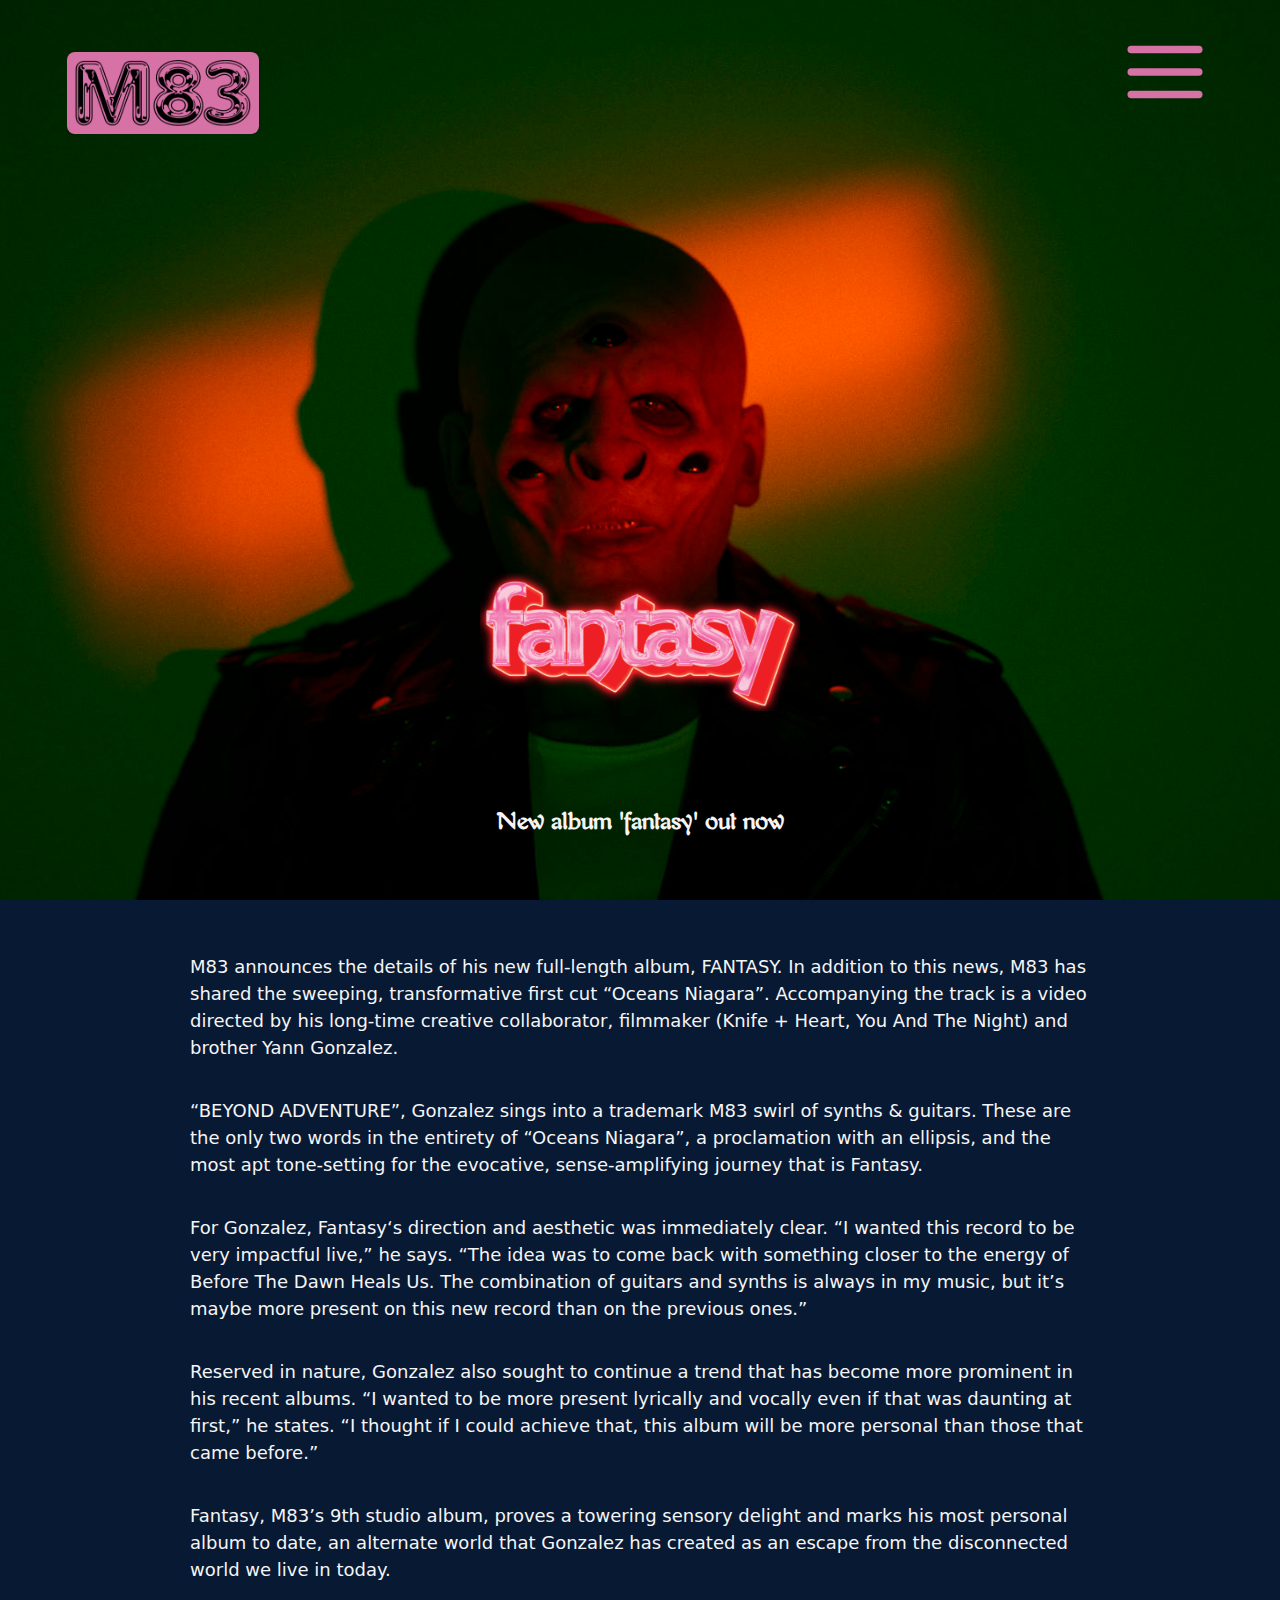
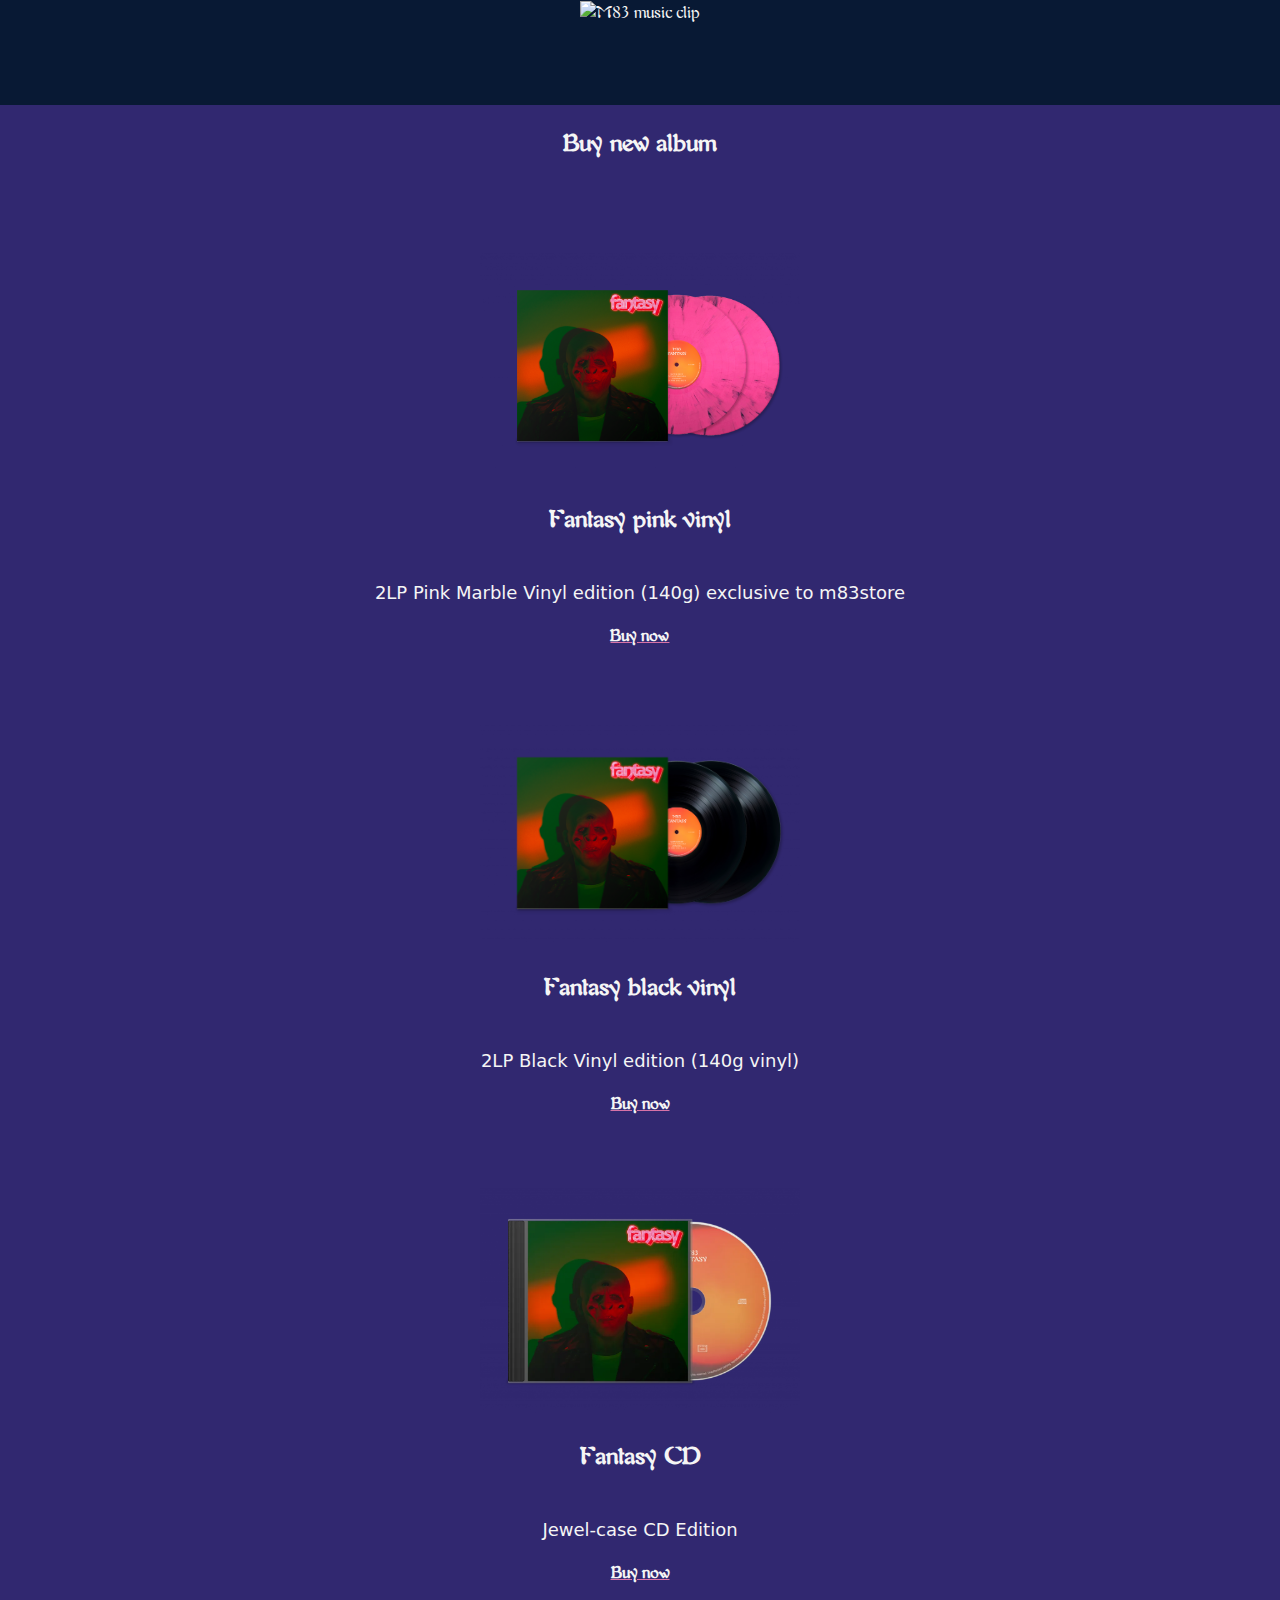
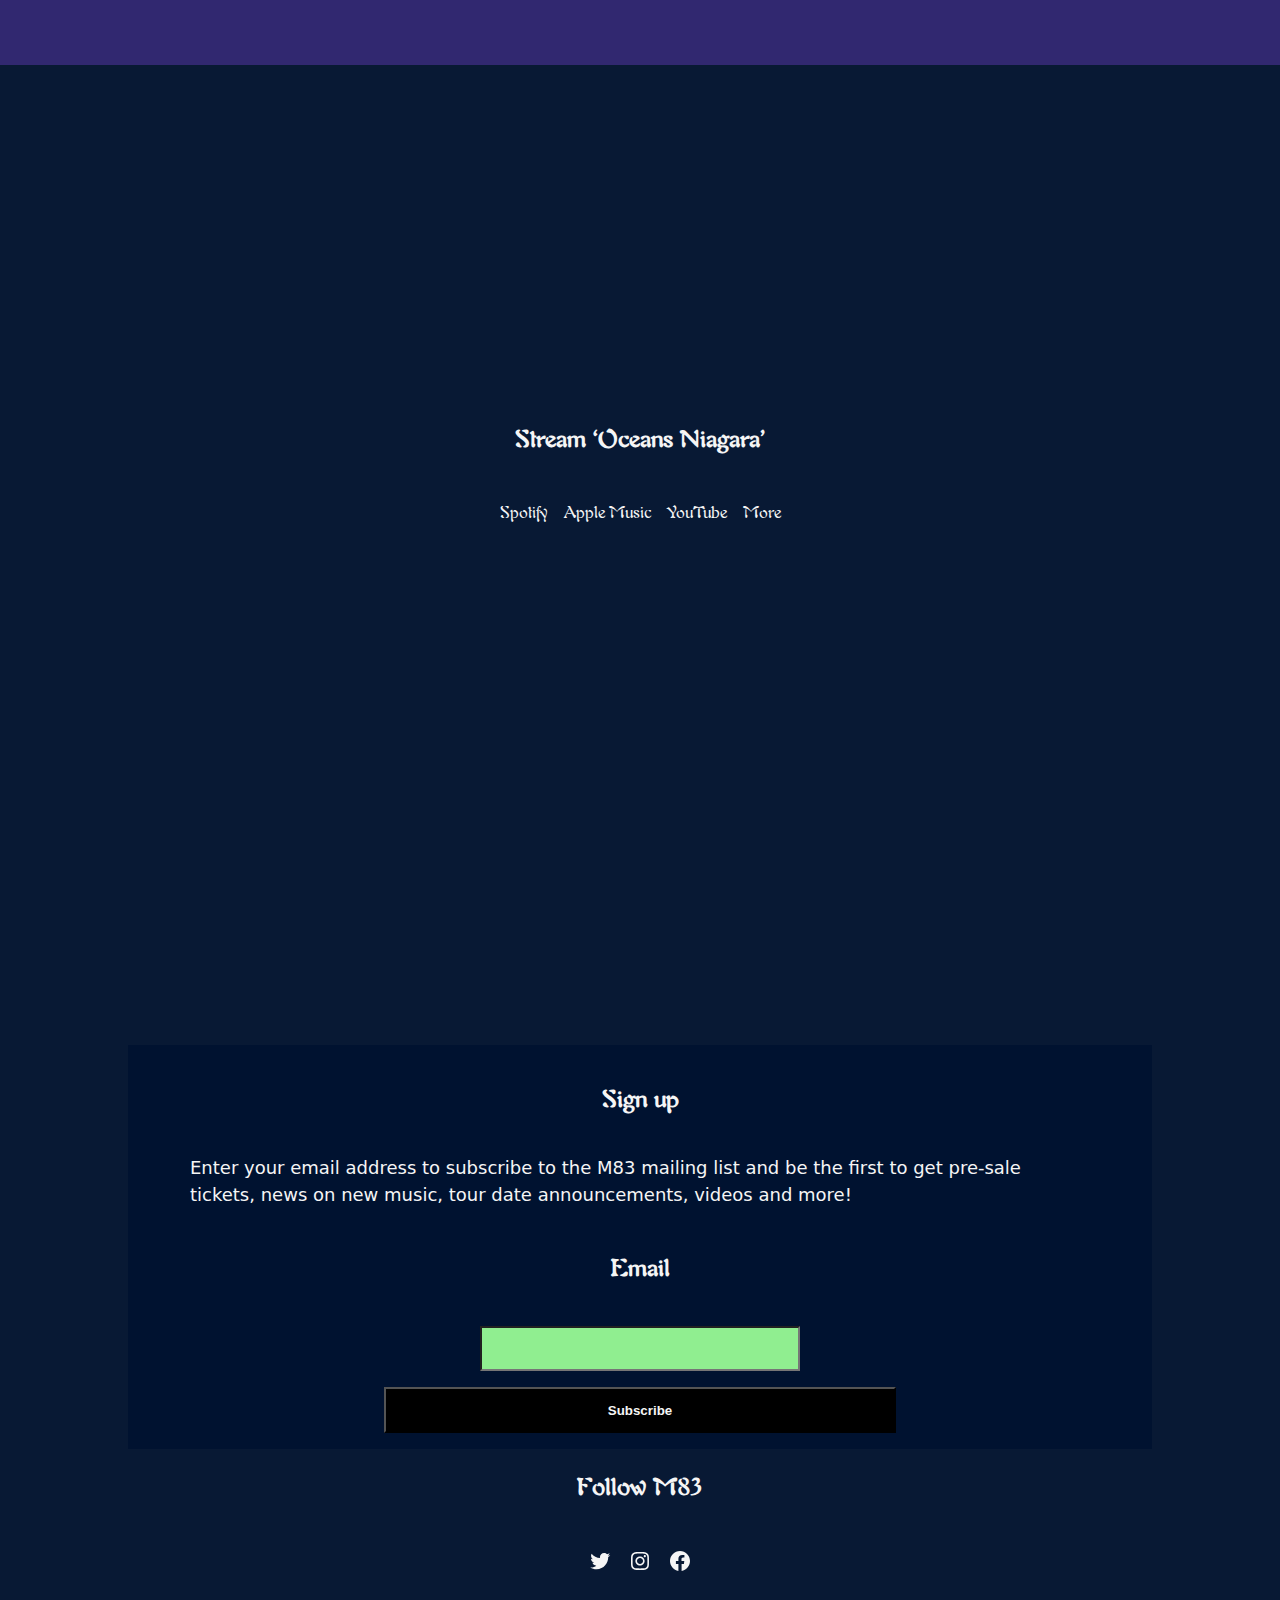
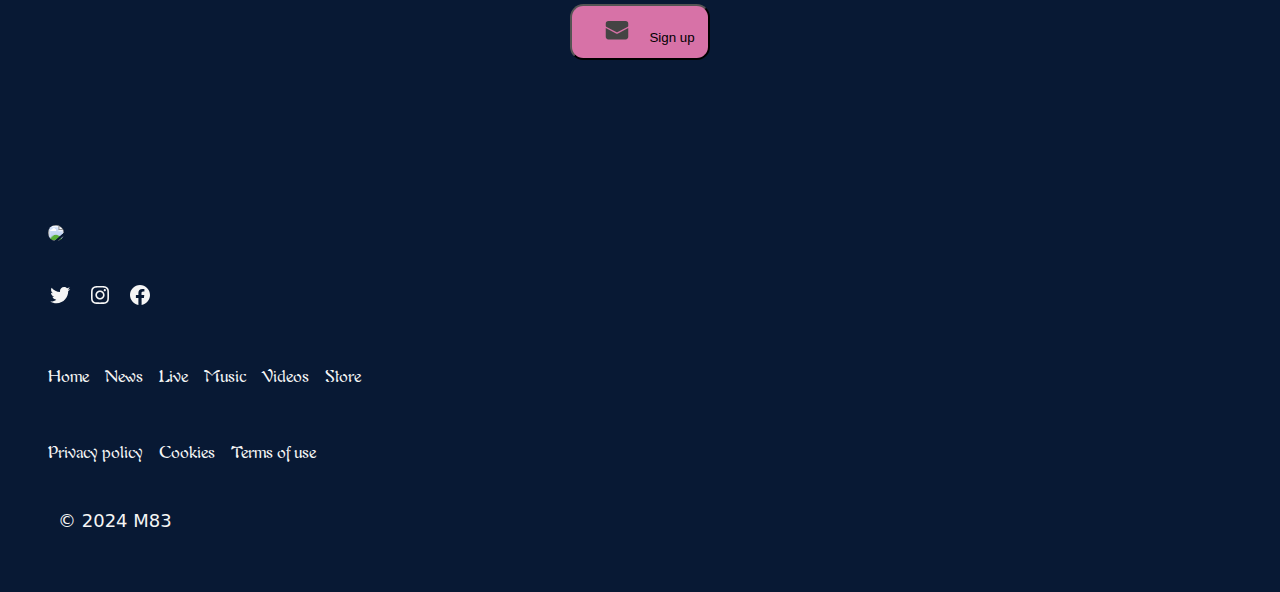
==== commit a8cbf86c: "FINAL" ====
--- a/index.html
+++ b/index.html
@@ -20,8 +20,8 @@
 
 		<img src="./images/Fantasy-Cover-1400.jpg" alt="man with multiple eyes on his head">
 		<!-- link van https://ilovem83.com/ -->
-		<button>
-			<svg aria-hidden="true" aria-label="hamburger menu" width="100" height="100" viewBox="0 0 24 24"
+		<button aria-label="Hamburger menu">
+			<svg  aria-hidden="true" aria-label="hamburger menu" width="100" height="100" viewBox="0 0 24 24"
 				stroke="currentColor" stroke-width="2" stroke-linecap="round" stroke-linejoin="round">
 				<line x1="3" y1="6" x2="21" y2="6" />
 				<line x1="3" y1="12" x2="21" y2="12" />
@@ -131,27 +131,27 @@
 		</section>
 
 		<section>
-			<h2>Buy nem album</h2>
+			<h2>Buy new album</h2>
 
 			<article>
 				<img src="./images/M83-Fantasy-Pink-Marble-1024x718.png" alt="fantasy pink marble Vinyl">
-				<h3>Fantasy</h3>
+				<h3>Fantasy pink vinyl</h3>
 				<p>2LP Pink Marble Vinyl edition (140g) exclusive to m83store</p>
-				<a href="http://m83.it/fantasy">Buy now</a>
+				<a href="http://m83.it/fantasy" aria-label="Buy fantasy pink vinyl">Buy now</a>
 				<!-- link en afbeelding van https://ilovem83.com/ -->
 			</article>
 			<article>
 				<img src="./images/M83-Fantasy-Black-768x539.png" alt="fantasy black Vinyl">
-				<h3>Fantasy</h3>
+				<h3>Fantasy black vinyl</h3>
 				<p>2LP Black Vinyl edition (140g vinyl) </p>
-				<a href="http://m83.it/fantasy">Buy now</a>
+				<a href="http://m83.it/fantasy" aria-label="Buy fantasy black vinyl">Buy now</a>
 				<!-- link en afbeelding van https://ilovem83.com/ -->
 			</article>
 			<article>
 				<img src="./images/M83-Fantasy-CD-1024x723.webp" alt="fantasy cd">
-				<h3>Fantasy</h3>
+				<h3>Fantasy CD</h3>
 				<p>Jewel-case CD Edition</p>
-				<a href="http://m83.it/fantasy">Buy now</a>
+				<a href="http://m83.it/fantasy" aria-label="Buy fantasy CD">Buy now</a>
 				<!-- link en afbeelding van https://ilovem83.com/ -->
 			</article>
 		</section>
@@ -172,14 +172,14 @@
 			<p>Enter your email address to subscribe to the M83 mailing list and be the first to get pre-sale tickets,
 				news on new music, tour date announcements, videos and more!</p>
 			<h3>Email</h3>
-			<input type="email" name="email">
+			<input type="email" name="email" >
 			<button>Subscribe</button>
 		</form>
 		<section>
 			<h2>Follow M83</h2>
 			<ul>
 				<li>
-					<a href="https://twitter.com/m83"><svg width="24" height="24" viewBox="0 0 24 24" version="1.1"
+					<a href="https://twitter.com/m83" aria-label="M83 twitter page"><svg width="24" height="24" viewBox="0 0 24 24" version="1.1"
 							xmlns="http://www.w3.org/2000/svg" aria-hidden="true" focusable="false">
 							<path
 								d="M22.23,5.924c-0.736,0.326-1.527,0.547-2.357,0.646c0.847-0.508,1.498-1.312,1.804-2.27 c-0.793,0.47-1.671,0.812-2.606,0.996C18.324,4.498,17.257,4,16.077,4c-2.266,0-4.103,1.837-4.103,4.103 c0,0.322,0.036,0.635,0.106,0.935C8.67,8.867,5.647,7.234,3.623,4.751C3.27,5.357,3.067,6.062,3.067,6.814 c0,1.424,0.724,2.679,1.825,3.415c-0.673-0.021-1.305-0.206-1.859-0.513c0,0.017,0,0.034,0,0.052c0,1.988,1.414,3.647,3.292,4.023 c-0.344,0.094-0.707,0.144-1.081,0.144c-0.264,0-0.521-0.026-0.772-0.074c0.522,1.63,2.038,2.816,3.833,2.85 c-1.404,1.1-3.174,1.756-5.096,1.756c-0.331,0-0.658-0.019-0.979-0.057c1.816,1.164,3.973,1.843,6.29,1.843 c7.547,0,11.675-6.252,11.675-11.675c0-0.178-0.004-0.355-0.012-0.531C20.985,7.47,21.68,6.747,22.23,5.924z">
@@ -188,7 +188,7 @@
 				</li>
 				<!-- svg van https://ilovem83.com/ -->
 				<li>
-					<a href="https://www.instagram.com/m83music/"><svg width="24" height="24" viewBox="0 0 24 24"
+					<a href="https://www.instagram.com/m83music/" aria-label="M83 instagram page"><svg width="24" height="24" viewBox="0 0 24 24"
 							version="1.1" xmlns="http://www.w3.org/2000/svg" aria-hidden="true" focusable="false">
 							<path
 								d="M12,4.622c2.403,0,2.688,0.009,3.637,0.052c0.877,0.04,1.354,0.187,1.671,0.31c0.42,0.163,0.72,0.358,1.035,0.673 c0.315,0.315,0.51,0.615,0.673,1.035c0.123,0.317,0.27,0.794,0.31,1.671c0.043,0.949,0.052,1.234,0.052,3.637 s-0.009,2.688-0.052,3.637c-0.04,0.877-0.187,1.354-0.31,1.671c-0.163,0.42-0.358,0.72-0.673,1.035 c-0.315,0.315-0.615,0.51-1.035,0.673c-0.317,0.123-0.794,0.27-1.671,0.31c-0.949,0.043-1.233,0.052-3.637,0.052 s-2.688-0.009-3.637-0.052c-0.877-0.04-1.354-0.187-1.671-0.31c-0.42-0.163-0.72-0.358-1.035-0.673 c-0.315-0.315-0.51-0.615-0.673-1.035c-0.123-0.317-0.27-0.794-0.31-1.671C4.631,14.688,4.622,14.403,4.622,12 s0.009-2.688,0.052-3.637c0.04-0.877,0.187-1.354,0.31-1.671c0.163-0.42,0.358-0.72,0.673-1.035 c0.315-0.315,0.615-0.51,1.035-0.673c0.317-0.123,0.794-0.27,1.671-0.31C9.312,4.631,9.597,4.622,12,4.622 M12,3 C9.556,3,9.249,3.01,8.289,3.054C7.331,3.098,6.677,3.25,6.105,3.472C5.513,3.702,5.011,4.01,4.511,4.511 c-0.5,0.5-0.808,1.002-1.038,1.594C3.25,6.677,3.098,7.331,3.054,8.289C3.01,9.249,3,9.556,3,12c0,2.444,0.01,2.751,0.054,3.711 c0.044,0.958,0.196,1.612,0.418,2.185c0.23,0.592,0.538,1.094,1.038,1.594c0.5,0.5,1.002,0.808,1.594,1.038 c0.572,0.222,1.227,0.375,2.185,0.418C9.249,20.99,9.556,21,12,21s2.751-0.01,3.711-0.054c0.958-0.044,1.612-0.196,2.185-0.418 c0.592-0.23,1.094-0.538,1.594-1.038c0.5-0.5,0.808-1.002,1.038-1.594c0.222-0.572,0.375-1.227,0.418-2.185 C20.99,14.751,21,14.444,21,12s-0.01-2.751-0.054-3.711c-0.044-0.958-0.196-1.612-0.418-2.185c-0.23-0.592-0.538-1.094-1.038-1.594 c-0.5-0.5-1.002-0.808-1.594-1.038c-0.572-0.222-1.227-0.375-2.185-0.418C14.751,3.01,14.444,3,12,3L12,3z M12,7.378 c-2.552,0-4.622,2.069-4.622,4.622S9.448,16.622,12,16.622s4.622-2.069,4.622-4.622S14.552,7.378,12,7.378z M12,15 c-1.657,0-3-1.343-3-3s1.343-3,3-3s3,1.343,3,3S13.657,15,12,15z M16.804,6.116c-0.596,0-1.08,0.484-1.08,1.08 s0.484,1.08,1.08,1.08c0.596,0,1.08-0.484,1.08-1.08S17.401,6.116,16.804,6.116z">
@@ -197,7 +197,7 @@
 				</li>
 				<!-- svg van https://ilovem83.com/ -->
 				<li>
-					<a href="https://www.facebook.com/m83/"> <svg width="24" height="24" viewBox="0 0 24 24"
+					<a href="https://www.facebook.com/m83/" aria-label="M83 faceboook page"> <svg width="24" height="24" viewBox="0 0 24 24"
 							version="1.1" xmlns="http://www.w3.org/2000/svg" aria-hidden="true" focusable="false">
 							<path
 								d="M12 2C6.5 2 2 6.5 2 12c0 5 3.7 9.1 8.4 9.9v-7H7.9V12h2.5V9.8c0-2.5 1.5-3.9 3.8-3.9 1.1 0 2.2.2 2.2.2v2.5h-1.3c-1.2 0-1.6.8-1.6 1.6V12h2.8l-.4 2.9h-2.3v7C18.3 21.1 22 17 22 12c0-5.5-4.5-10-10-10z">
@@ -223,13 +223,13 @@
 	</main>
 	<footer>
 		<a href="index.html"><img src="https://ilovem83.com/wp-content/themes/m83-23/_/img/logo--800.png"
-				alt="Logo"></a>
+			aria-label="M83 home page"></a>
 		<!-- afbeelding en link van https://ilovem83.com/ -->
 		<h2>M83 social medias</h2>
 		<ul>
 			<li>
-				<a href="https://twitter.com/m83"><svg width="24" height="24" viewBox="0 0 24 24" version="1.1"
-						xmlns="http://www.w3.org/2000/svg" aria-hidden="true" focusable="false">
+				<a href="https://twitter.com/m83" aria-label="M83 twitter page"><svg width="24" height="24" viewBox="0 0 24 24" version="1.1"
+						xmlns="http://www.w3.org/2000/svg" aria-hidden="true" focusable="false" >
 						<path
 							d="M22.23,5.924c-0.736,0.326-1.527,0.547-2.357,0.646c0.847-0.508,1.498-1.312,1.804-2.27 c-0.793,0.47-1.671,0.812-2.606,0.996C18.324,4.498,17.257,4,16.077,4c-2.266,0-4.103,1.837-4.103,4.103 c0,0.322,0.036,0.635,0.106,0.935C8.67,8.867,5.647,7.234,3.623,4.751C3.27,5.357,3.067,6.062,3.067,6.814 c0,1.424,0.724,2.679,1.825,3.415c-0.673-0.021-1.305-0.206-1.859-0.513c0,0.017,0,0.034,0,0.052c0,1.988,1.414,3.647,3.292,4.023 c-0.344,0.094-0.707,0.144-1.081,0.144c-0.264,0-0.521-0.026-0.772-0.074c0.522,1.63,2.038,2.816,3.833,2.85 c-1.404,1.1-3.174,1.756-5.096,1.756c-0.331,0-0.658-0.019-0.979-0.057c1.816,1.164,3.973,1.843,6.29,1.843 c7.547,0,11.675-6.252,11.675-11.675c0-0.178-0.004-0.355-0.012-0.531C20.985,7.47,21.68,6.747,22.23,5.924z">
 						</path>
@@ -237,8 +237,8 @@
 			</li>
 			<!-- svg van https://ilovem83.com/ -->
 			<li>
-				<a href="https://www.instagram.com/m83music/"><svg width="24" height="24" viewBox="0 0 24 24"
-						version="1.1" xmlns="http://www.w3.org/2000/svg" aria-hidden="true" focusable="false">
+				<a href="https://www.instagram.com/m83music/" aria-label="M83 instagram page"><svg width="24" height="24" viewBox="0 0 24 24"
+						version="1.1" xmlns="http://www.w3.org/2000/svg" aria-hidden="true" focusable="false" >
 						<path
 							d="M12,4.622c2.403,0,2.688,0.009,3.637,0.052c0.877,0.04,1.354,0.187,1.671,0.31c0.42,0.163,0.72,0.358,1.035,0.673 c0.315,0.315,0.51,0.615,0.673,1.035c0.123,0.317,0.27,0.794,0.31,1.671c0.043,0.949,0.052,1.234,0.052,3.637 s-0.009,2.688-0.052,3.637c-0.04,0.877-0.187,1.354-0.31,1.671c-0.163,0.42-0.358,0.72-0.673,1.035 c-0.315,0.315-0.615,0.51-1.035,0.673c-0.317,0.123-0.794,0.27-1.671,0.31c-0.949,0.043-1.233,0.052-3.637,0.052 s-2.688-0.009-3.637-0.052c-0.877-0.04-1.354-0.187-1.671-0.31c-0.42-0.163-0.72-0.358-1.035-0.673 c-0.315-0.315-0.51-0.615-0.673-1.035c-0.123-0.317-0.27-0.794-0.31-1.671C4.631,14.688,4.622,14.403,4.622,12 s0.009-2.688,0.052-3.637c0.04-0.877,0.187-1.354,0.31-1.671c0.163-0.42,0.358-0.72,0.673-1.035 c0.315-0.315,0.615-0.51,1.035-0.673c0.317-0.123,0.794-0.27,1.671-0.31C9.312,4.631,9.597,4.622,12,4.622 M12,3 C9.556,3,9.249,3.01,8.289,3.054C7.331,3.098,6.677,3.25,6.105,3.472C5.513,3.702,5.011,4.01,4.511,4.511 c-0.5,0.5-0.808,1.002-1.038,1.594C3.25,6.677,3.098,7.331,3.054,8.289C3.01,9.249,3,9.556,3,12c0,2.444,0.01,2.751,0.054,3.711 c0.044,0.958,0.196,1.612,0.418,2.185c0.23,0.592,0.538,1.094,1.038,1.594c0.5,0.5,1.002,0.808,1.594,1.038 c0.572,0.222,1.227,0.375,2.185,0.418C9.249,20.99,9.556,21,12,21s2.751-0.01,3.711-0.054c0.958-0.044,1.612-0.196,2.185-0.418 c0.592-0.23,1.094-0.538,1.594-1.038c0.5-0.5,0.808-1.002,1.038-1.594c0.222-0.572,0.375-1.227,0.418-2.185 C20.99,14.751,21,14.444,21,12s-0.01-2.751-0.054-3.711c-0.044-0.958-0.196-1.612-0.418-2.185c-0.23-0.592-0.538-1.094-1.038-1.594 c-0.5-0.5-1.002-0.808-1.594-1.038c-0.572-0.222-1.227-0.375-2.185-0.418C14.751,3.01,14.444,3,12,3L12,3z M12,7.378 c-2.552,0-4.622,2.069-4.622,4.622S9.448,16.622,12,16.622s4.622-2.069,4.622-4.622S14.552,7.378,12,7.378z M12,15 c-1.657,0-3-1.343-3-3s1.343-3,3-3s3,1.343,3,3S13.657,15,12,15z M16.804,6.116c-0.596,0-1.08,0.484-1.08,1.08 s0.484,1.08,1.08,1.08c0.596,0,1.08-0.484,1.08-1.08S17.401,6.116,16.804,6.116z">
 						</path>
@@ -246,8 +246,8 @@
 			</li>
 			<!-- svg van https://ilovem83.com/ -->
 			<li>
-				<a href="https://www.facebook.com/m83/"> <svg width="24" height="24" viewBox="0 0 24 24" version="1.1"
-						xmlns="http://www.w3.org/2000/svg" aria-hidden="true" focusable="false">
+				<a href="https://www.facebook.com/m83/" aria-label="M83 faceboook page"> <svg width="24" height="24" viewBox="0 0 24 24" version="1.1"
+						xmlns="http://www.w3.org/2000/svg" aria-hidden="true" focusable="false" >
 						<path
 							d="M12 2C6.5 2 2 6.5 2 12c0 5 3.7 9.1 8.4 9.9v-7H7.9V12h2.5V9.8c0-2.5 1.5-3.9 3.8-3.9 1.1 0 2.2.2 2.2.2v2.5h-1.3c-1.2 0-1.6.8-1.6 1.6V12h2.8l-.4 2.9h-2.3v7C18.3 21.1 22 17 22 12c0-5.5-4.5-10-10-10z">
 						</path>
@@ -262,7 +262,7 @@
 			<li><a href="https://ilovem83.com/live/">Live</a></li>
 			<li><a href="https://ilovem83.com/music/">Music</a></li>
 			<li><a href="https://ilovem83.com/videos/">Videos</a></li>
-			<li><a href="http://m83.it/m83-store">Store</a></li>
+			<li><a href="store-detail.htm">Store</a></li>
 			<!-- links van https://ilovem83.com/ -->
 		</ul>
 		<h2>Legal</h2>
--- a/styles/style.css
+++ b/styles/style.css
@@ -88,6 +88,7 @@
 	margin: 1em;
 }
 
+
 img {
 	z-index: 1;
 }
@@ -105,19 +106,7 @@
 	cursor: pointer;
 }
 
-button:hover {
-	transform: scale(1.3);
-	background-color: var(--color-button);
-	font-weight: bold;
-	color: var(--color-hover-text);
-}
-
-a:link,
-a:visited {
-	color: var(--color-text);
-	text-decoration: none;
-	z-index: 2;
-}
+
 
 ul,
 ol {
@@ -136,15 +125,39 @@
 
 
 
-
-
-
-
-
-
-/****************/
+a:link,
+a:visited {
+    color: var(--color-text); 
+    text-decoration: none; 
+    transition: color 0.3s ease, background-color 0.3s ease;
+}
+
+a:hover,
+a:focus-visible {
+    color: var(--color-hover-text); 
+    background-color: var(--color-button); 
+    text-decoration: underline; 
+	transform: scale(1.3);
+    outline: 2px solid var(--focus-border); 
+    outline-offset: 2px; 
+    border-radius: 0.5em; 
+}
+
+a:active {
+    color: var(--color-hover-background); 
+    background-color: var(--color-hover-text); 
+}
+
+
+
+
+
+/***********************/
+/***********************/
 /* STRUCTUURELEMENTEN */
-/****************/
+/**********************/
+/**********************/
+
 /* Header */
 
 header {
@@ -160,7 +173,14 @@
 
 
 
-/* /hamburger menu */
+
+
+
+
+
+
+/*******************/
+/* Nav */
 
 nav {
 	display: flex;
@@ -191,10 +211,8 @@
 	align-items: center;
 	justify-content: center;
 	font-size: 32px;
-}
-
-
-
+	margin-top: 20vh;
+}
 
 header img:nth-of-type(1) {
 	position: absolute;
@@ -232,15 +250,18 @@
 nav ul {
 	display: flex;
 	flex-direction: row;
-
-}
-
+}
+
+
+
+
+
+/* hamburger & close button */
 header svg {
 	min-width: 10vw;
 	min-height: 10vh;
 	max-width: 5em;
 	max-height: 5em;
-
 }
 
 header img:nth-of-type(2) {
@@ -252,14 +273,25 @@
 	object-fit: cover;
 }
 
-
+/* disabled buttons nacigatie */
 nav ol li a.detail-page {
-
 	cursor: not-allowed;
-
-}
-
+	cursor: none;
+}
+
+
+
+
+
+
+
+
+
+
+/*\8*****************/
 /* Main en secties */
+/*******************/
+
 main {
 	position: relative;
 	display: flex;
@@ -276,9 +308,12 @@
 }
 
 
+main section article {
+	margin-top: 8vh;
+}
 
 section article h2 {
-	margin-bottom: 2em;
+	margin-bottom: 4em;
 }
 
 section:nth-of-type(2) {
@@ -305,16 +340,126 @@
 	max-width: 70vw;
 }
 
+
+
+
+
+
+
+/*******/
+/* Div */
+/*******/
+
+
 div {
 	display: grid;
 }
 
-
-
-
+section div button {
+	background-color: transparent;
+	color: var(--color-text);
+	padding: 1em;
+	max-height: 5em;
+	margin: 0.5em;
+}
+
+section div {
+	display: flex;
+	align-items: center;
+}
+
+section div:last-of-type button:last-of-type {
+	border: 0px;
+	margin: 0em;
+	padding: 0em;
+	width: 3em;
+	background: transparent;
+
+}
+
+section div:last-of-type button:last-of-type svg {
+	fill: none;
+}
+
+div article {
+	margin: 2em;
+	min-width: 40vw;
+}
+
+div article img {
+	margin-bottom: 2em;
+}
+
+section div {
+	display: flex;
+	flex-wrap: wrap;
+}
+
+div input:valid {
+	background-color: transparent;
+}
+
+div input {
+	text-align: center;
+	font-size: 24px;
+	padding: 0em;
+	width: 3em;
+	height: 3em;
+	color: var(--color-text);
+}
+
+div:nth-of-type(1) button,
+div:nth-of-type(3) button {
+	border: 2px solid var(--white-background);
+	padding: 10px 20px;
+	border-radius: 1em;
+	cursor: pointer;
+}
+
+div:nth-of-type(2) button {
+	border: 0px;
+	height: 4em;
+	margin: 0em;
+}
+
+div:nth-of-type(2) {
+	border: 2px solid var(--white-background);
+	align-items: center;
+}
+
+
+div:nth-of-type(3) button {
+	width: 12em;
+}
+
+div:nth-of-type(3) button:first-of-type:hover {
+	background-color: var(--color-button);
+}
+
+main button:hover {
+	transform: scale(1.3);
+	background-color: var(--color-button);
+	font-weight: bold;
+	color: var(--color-hover-text);
+}
+
+button:hover, button:focus-visible{
+    transform: scale(1.3);
+    outline: 2px solid var(--focus-border);
+}
+
+/* quantity buttons */
+div:nth-of-type(2) button:hover{
+	background-color: transparent;
+	color: var(--white-background);
+}
+
+
+
+
+
+/*****************/
 /* Artikelen */
-
-
 
 article {
 	display: flex;
@@ -336,6 +481,26 @@
 	background-color: var(--color-button);
 	color: var(--color-hover-background);
 }
+
+
+article ol:nth-of-type(2) button {
+	border-radius: 0em;
+}
+
+article section:nth-of-type(1) img {
+	width: 80%;
+	max-width: 40em;
+}
+
+article div section p {
+	margin: 0.2em;
+}
+
+
+
+
+
+
 
 
 
@@ -368,6 +533,7 @@
 	background-color: var(--color-invalid);
 }
 
+
 form button {
 	background-color: var(--color-hover-background);
 	color: var(--color-text);
@@ -381,6 +547,10 @@
 
 
 
+
+
+
+
 /* Footer */
 footer {
 	max-width: 90vw;
@@ -415,6 +585,8 @@
 /****************/
 /* DETAILPAGINA */
 /****************/
+
+/* achtergrond detail page */
 body.detail-page {
 	margin: 0em;
 	background-image: url(https://ilovem83.com/wp-content/uploads/2022/12/fantasy-cover2-1400.jpg);
@@ -431,6 +603,12 @@
 
 
 
+
+
+
+
+
+/* detail pagina product informatie */
 section:nth-of-type(2).detail-page {
 	background: transparent;
 	width: 80vw;
@@ -438,6 +616,25 @@
 	top: 0;
 }
 
+
+div.detail-page {
+	display: flex;
+	flex-wrap: wrap;
+	justify-content: center;
+}
+
+
+h3.detail-page,
+h2.detail-page {
+	color: transparent;
+	font-size: 1px;
+}
+
+
+
+
+
+/* Quantity input detail page */
 article input {
 	width: 5em;
 	height: 5em;
@@ -445,119 +642,7 @@
 	padding: 0em;
 }
 
-section div button {
-	background-color: transparent;
-	color: var(--color-text);
-	padding: 1em;
-	max-height: 5em;
-	margin: 0.5em;
-}
-
-section div {
-	display: flex;
-	align-items: center;
-}
-
-section div:last-of-type button:last-of-type {
-	border: 0px;
-	margin: 0em;
-	padding: 0em;
-	width: 3em;
-	background: transparent;
-
-}
-
-section div:last-of-type button:last-of-type svg {
-	fill: none;
-}
-
-
-
-
-article ol:nth-of-type(2) button {
-	border-radius: 0em;
-}
-
-article section:nth-of-type(1) img {
-	width: 80%;
-	max-width: 40em;
-}
-
-div.detail-page {
-	display: flex;
-	flex-wrap: wrap;
-	justify-content: center;
-}
-
-div article {
-	margin: 2em;
-	min-width: 40vw;
-}
-
-div article img {
-	margin-bottom: 2em;
-}
-
-section div {
-	display: flex;
-	flex-wrap: wrap;
-}
-
-h3.detail-page,
-h2.detail-page {
-	color: transparent;
-	font-size: 1px;
-}
-
-article div section p {
-	margin: 0.2em;
-}
-
-div input:valid {
-	background-color: transparent;
-}
-
-div input {
-	text-align: center;
-	font-size: 24px;
-	padding: 0em;
-	width: 3em;
-	height: 3em;
-	color: var(--color-text);
-}
-
-div:nth-of-type(1) button,
-div:nth-of-type(3) button {
-	border: 2px solid var(--white-background);
-	padding: 10px 20px;
-	border-radius: 1em;
-	cursor: pointer;
-}
-
-div:nth-of-type(2) button {
-	border: 0px;
-	height: 4em;
-	margin: 0em;
-
-}
-
-div:nth-of-type(2) {
-	border: 2px solid var(--white-background);
-	align-items: center;
-}
-
-
-div:nth-of-type(3) button {
-	width: 12em;
-}
-
-div:nth-of-type(3) button:first-of-type:hover {
-	background-color: var(--color-button);
-}
-
-section article h3 {
-	font-size: 26px;
-}
+/* Hart detail page */
 
 .hart-button {
 	background: none;
@@ -585,12 +670,11 @@
 	}
 }
 
-/* Interactie op hover of focus */
+/* Interactie op hover & focus */
 .hart-button:hover .hart-icon,
 .hart-button:focus .hart-icon {
 	animation: heartFill 0.5s forwards;
 }
-
 
 
 @media screen and (min-width: 1100px) {
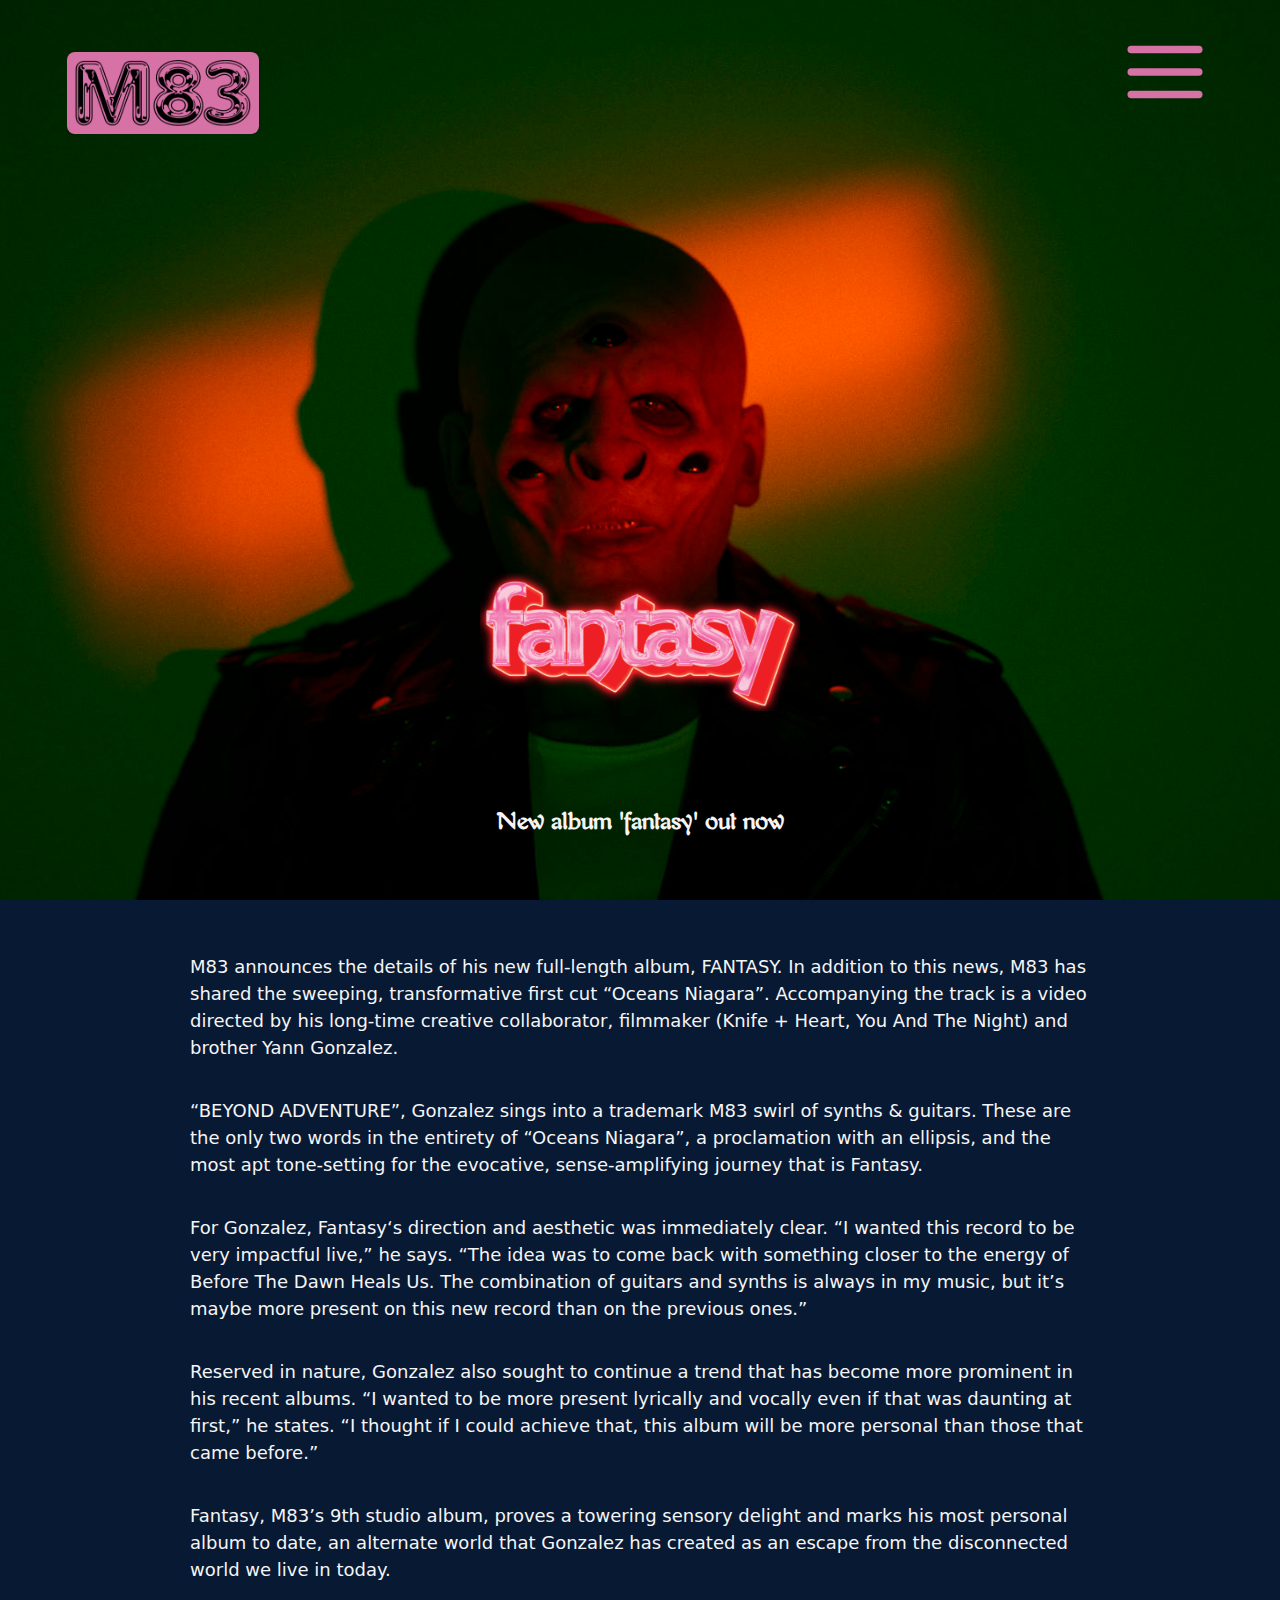
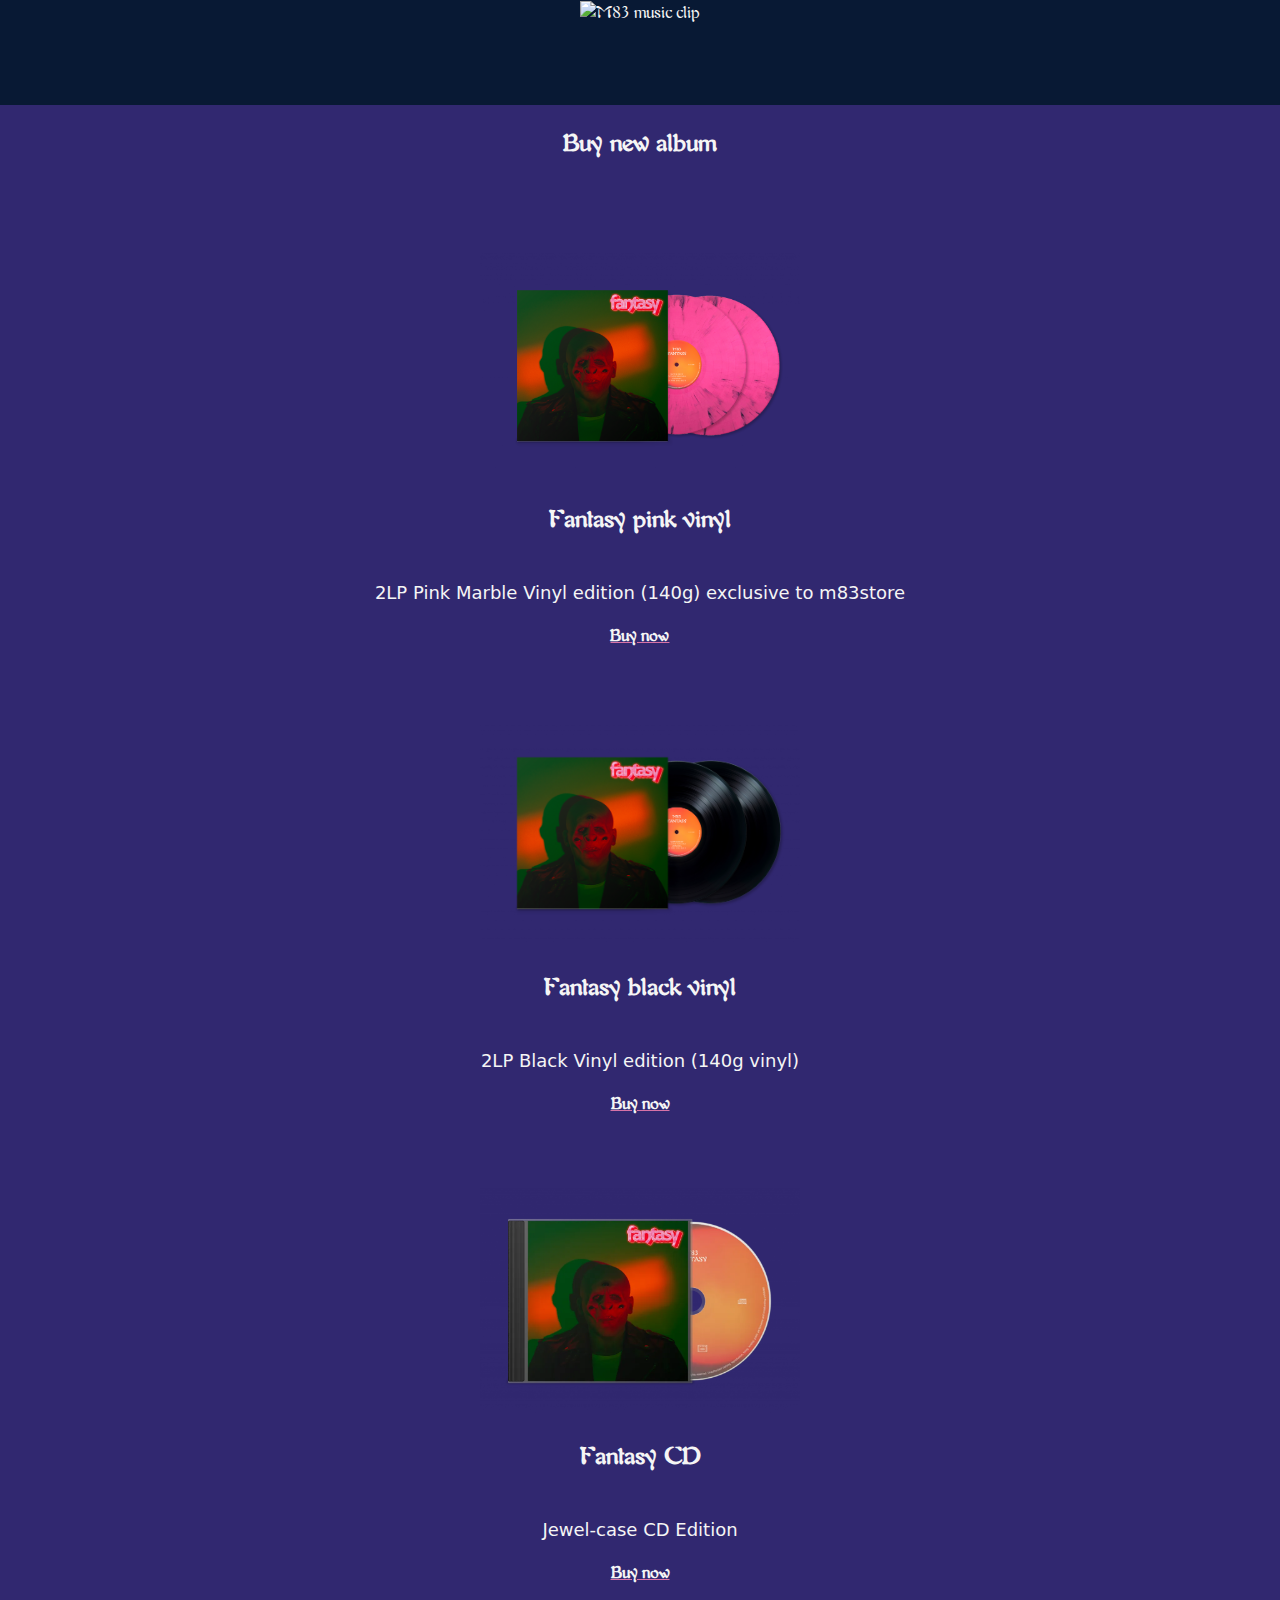
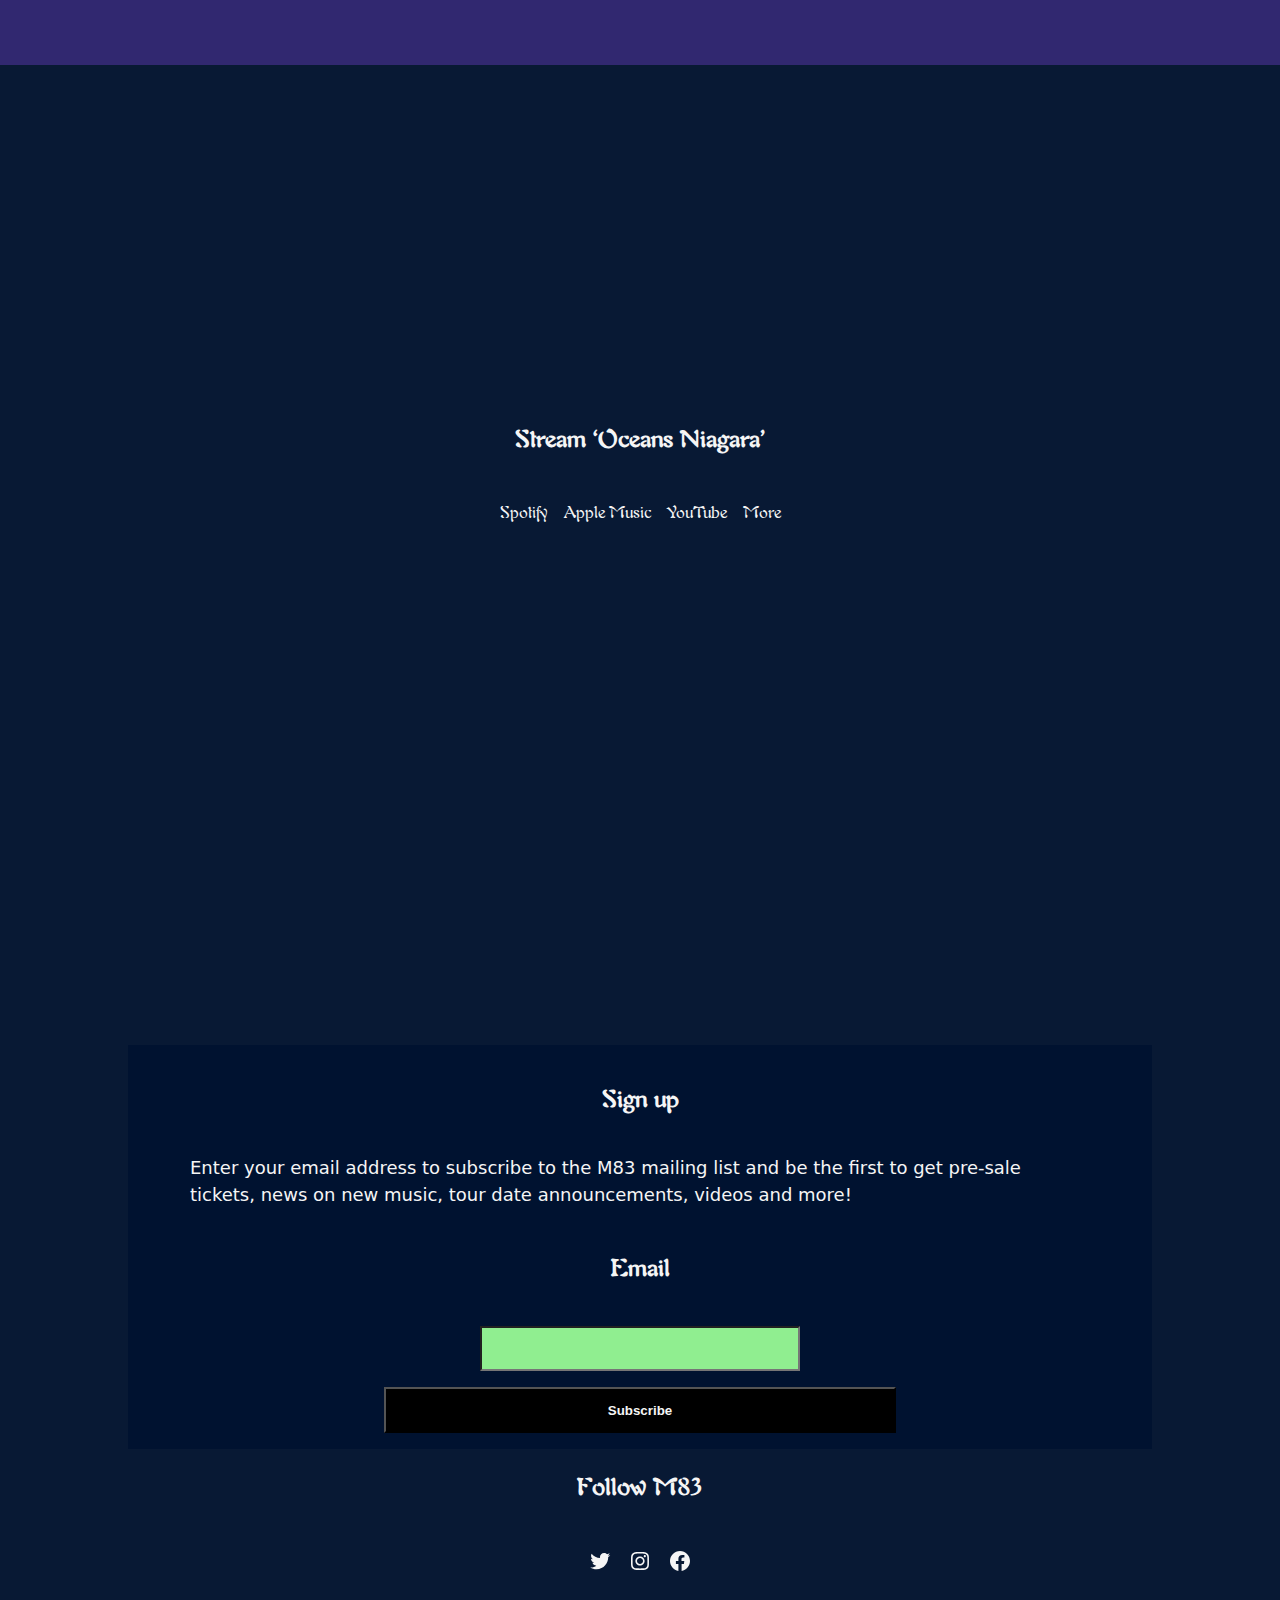
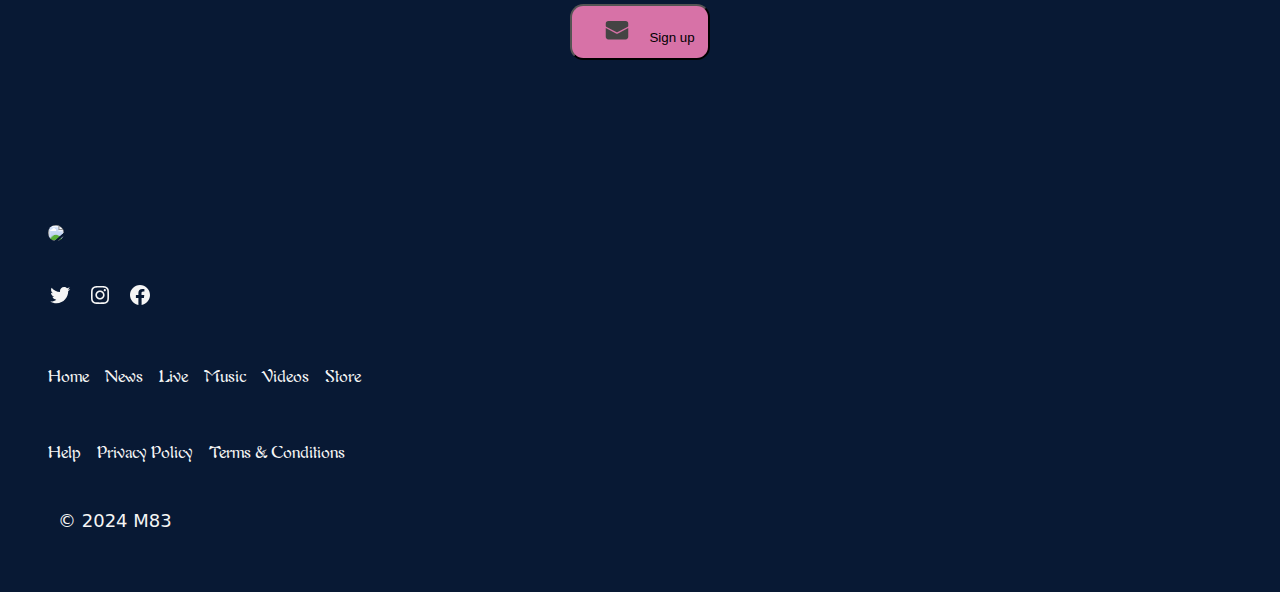
==== commit 785c7b46: "Add files via upload" ====
--- a/index.html
+++ b/index.html
@@ -21,7 +21,7 @@
 		<img src="./images/Fantasy-Cover-1400.jpg" alt="man with multiple eyes on his head">
 		<!-- link van https://ilovem83.com/ -->
 		<button aria-label="Hamburger menu">
-			<svg  aria-hidden="true" aria-label="hamburger menu" width="100" height="100" viewBox="0 0 24 24"
+			<svg aria-hidden="true" aria-label="hamburger menu" width="100" height="100" viewBox="0 0 24 24"
 				stroke="currentColor" stroke-width="2" stroke-linecap="round" stroke-linejoin="round">
 				<line x1="3" y1="6" x2="21" y2="6" />
 				<line x1="3" y1="12" x2="21" y2="12" />
@@ -172,15 +172,16 @@
 			<p>Enter your email address to subscribe to the M83 mailing list and be the first to get pre-sale tickets,
 				news on new music, tour date announcements, videos and more!</p>
 			<h3>Email</h3>
-			<input type="email" name="email" >
+			<input type="email" name="email">
 			<button>Subscribe</button>
 		</form>
 		<section>
 			<h2>Follow M83</h2>
 			<ul>
 				<li>
-					<a href="https://twitter.com/m83" aria-label="M83 twitter page"><svg width="24" height="24" viewBox="0 0 24 24" version="1.1"
-							xmlns="http://www.w3.org/2000/svg" aria-hidden="true" focusable="false">
+					<a href="https://twitter.com/m83" aria-label="M83 twitter page"><svg width="24" height="24"
+							viewBox="0 0 24 24" version="1.1" xmlns="http://www.w3.org/2000/svg" aria-hidden="true"
+							focusable="false">
 							<path
 								d="M22.23,5.924c-0.736,0.326-1.527,0.547-2.357,0.646c0.847-0.508,1.498-1.312,1.804-2.27 c-0.793,0.47-1.671,0.812-2.606,0.996C18.324,4.498,17.257,4,16.077,4c-2.266,0-4.103,1.837-4.103,4.103 c0,0.322,0.036,0.635,0.106,0.935C8.67,8.867,5.647,7.234,3.623,4.751C3.27,5.357,3.067,6.062,3.067,6.814 c0,1.424,0.724,2.679,1.825,3.415c-0.673-0.021-1.305-0.206-1.859-0.513c0,0.017,0,0.034,0,0.052c0,1.988,1.414,3.647,3.292,4.023 c-0.344,0.094-0.707,0.144-1.081,0.144c-0.264,0-0.521-0.026-0.772-0.074c0.522,1.63,2.038,2.816,3.833,2.85 c-1.404,1.1-3.174,1.756-5.096,1.756c-0.331,0-0.658-0.019-0.979-0.057c1.816,1.164,3.973,1.843,6.29,1.843 c7.547,0,11.675-6.252,11.675-11.675c0-0.178-0.004-0.355-0.012-0.531C20.985,7.47,21.68,6.747,22.23,5.924z">
 							</path>
@@ -188,8 +189,9 @@
 				</li>
 				<!-- svg van https://ilovem83.com/ -->
 				<li>
-					<a href="https://www.instagram.com/m83music/" aria-label="M83 instagram page"><svg width="24" height="24" viewBox="0 0 24 24"
-							version="1.1" xmlns="http://www.w3.org/2000/svg" aria-hidden="true" focusable="false">
+					<a href="https://www.instagram.com/m83music/" aria-label="M83 instagram page"><svg width="24"
+							height="24" viewBox="0 0 24 24" version="1.1" xmlns="http://www.w3.org/2000/svg"
+							aria-hidden="true" focusable="false">
 							<path
 								d="M12,4.622c2.403,0,2.688,0.009,3.637,0.052c0.877,0.04,1.354,0.187,1.671,0.31c0.42,0.163,0.72,0.358,1.035,0.673 c0.315,0.315,0.51,0.615,0.673,1.035c0.123,0.317,0.27,0.794,0.31,1.671c0.043,0.949,0.052,1.234,0.052,3.637 s-0.009,2.688-0.052,3.637c-0.04,0.877-0.187,1.354-0.31,1.671c-0.163,0.42-0.358,0.72-0.673,1.035 c-0.315,0.315-0.615,0.51-1.035,0.673c-0.317,0.123-0.794,0.27-1.671,0.31c-0.949,0.043-1.233,0.052-3.637,0.052 s-2.688-0.009-3.637-0.052c-0.877-0.04-1.354-0.187-1.671-0.31c-0.42-0.163-0.72-0.358-1.035-0.673 c-0.315-0.315-0.51-0.615-0.673-1.035c-0.123-0.317-0.27-0.794-0.31-1.671C4.631,14.688,4.622,14.403,4.622,12 s0.009-2.688,0.052-3.637c0.04-0.877,0.187-1.354,0.31-1.671c0.163-0.42,0.358-0.72,0.673-1.035 c0.315-0.315,0.615-0.51,1.035-0.673c0.317-0.123,0.794-0.27,1.671-0.31C9.312,4.631,9.597,4.622,12,4.622 M12,3 C9.556,3,9.249,3.01,8.289,3.054C7.331,3.098,6.677,3.25,6.105,3.472C5.513,3.702,5.011,4.01,4.511,4.511 c-0.5,0.5-0.808,1.002-1.038,1.594C3.25,6.677,3.098,7.331,3.054,8.289C3.01,9.249,3,9.556,3,12c0,2.444,0.01,2.751,0.054,3.711 c0.044,0.958,0.196,1.612,0.418,2.185c0.23,0.592,0.538,1.094,1.038,1.594c0.5,0.5,1.002,0.808,1.594,1.038 c0.572,0.222,1.227,0.375,2.185,0.418C9.249,20.99,9.556,21,12,21s2.751-0.01,3.711-0.054c0.958-0.044,1.612-0.196,2.185-0.418 c0.592-0.23,1.094-0.538,1.594-1.038c0.5-0.5,0.808-1.002,1.038-1.594c0.222-0.572,0.375-1.227,0.418-2.185 C20.99,14.751,21,14.444,21,12s-0.01-2.751-0.054-3.711c-0.044-0.958-0.196-1.612-0.418-2.185c-0.23-0.592-0.538-1.094-1.038-1.594 c-0.5-0.5-1.002-0.808-1.594-1.038c-0.572-0.222-1.227-0.375-2.185-0.418C14.751,3.01,14.444,3,12,3L12,3z M12,7.378 c-2.552,0-4.622,2.069-4.622,4.622S9.448,16.622,12,16.622s4.622-2.069,4.622-4.622S14.552,7.378,12,7.378z M12,15 c-1.657,0-3-1.343-3-3s1.343-3,3-3s3,1.343,3,3S13.657,15,12,15z M16.804,6.116c-0.596,0-1.08,0.484-1.08,1.08 s0.484,1.08,1.08,1.08c0.596,0,1.08-0.484,1.08-1.08S17.401,6.116,16.804,6.116z">
 							</path>
@@ -197,8 +199,9 @@
 				</li>
 				<!-- svg van https://ilovem83.com/ -->
 				<li>
-					<a href="https://www.facebook.com/m83/" aria-label="M83 faceboook page"> <svg width="24" height="24" viewBox="0 0 24 24"
-							version="1.1" xmlns="http://www.w3.org/2000/svg" aria-hidden="true" focusable="false">
+					<a href="https://www.facebook.com/m83/" aria-label="M83 faceboook page"> <svg width="24" height="24"
+							viewBox="0 0 24 24" version="1.1" xmlns="http://www.w3.org/2000/svg" aria-hidden="true"
+							focusable="false">
 							<path
 								d="M12 2C6.5 2 2 6.5 2 12c0 5 3.7 9.1 8.4 9.9v-7H7.9V12h2.5V9.8c0-2.5 1.5-3.9 3.8-3.9 1.1 0 2.2.2 2.2.2v2.5h-1.3c-1.2 0-1.6.8-1.6 1.6V12h2.8l-.4 2.9h-2.3v7C18.3 21.1 22 17 22 12c0-5.5-4.5-10-10-10z">
 							</path>
@@ -223,13 +226,14 @@
 	</main>
 	<footer>
 		<a href="index.html"><img src="https://ilovem83.com/wp-content/themes/m83-23/_/img/logo--800.png"
-			aria-label="M83 home page"></a>
+				aria-label="M83 home page"></a>
 		<!-- afbeelding en link van https://ilovem83.com/ -->
 		<h2>M83 social medias</h2>
 		<ul>
 			<li>
-				<a href="https://twitter.com/m83" aria-label="M83 twitter page"><svg width="24" height="24" viewBox="0 0 24 24" version="1.1"
-						xmlns="http://www.w3.org/2000/svg" aria-hidden="true" focusable="false" >
+				<a href="https://twitter.com/m83" aria-label="M83 twitter page"><svg width="24" height="24"
+						viewBox="0 0 24 24" version="1.1" xmlns="http://www.w3.org/2000/svg" aria-hidden="true"
+						focusable="false">
 						<path
 							d="M22.23,5.924c-0.736,0.326-1.527,0.547-2.357,0.646c0.847-0.508,1.498-1.312,1.804-2.27 c-0.793,0.47-1.671,0.812-2.606,0.996C18.324,4.498,17.257,4,16.077,4c-2.266,0-4.103,1.837-4.103,4.103 c0,0.322,0.036,0.635,0.106,0.935C8.67,8.867,5.647,7.234,3.623,4.751C3.27,5.357,3.067,6.062,3.067,6.814 c0,1.424,0.724,2.679,1.825,3.415c-0.673-0.021-1.305-0.206-1.859-0.513c0,0.017,0,0.034,0,0.052c0,1.988,1.414,3.647,3.292,4.023 c-0.344,0.094-0.707,0.144-1.081,0.144c-0.264,0-0.521-0.026-0.772-0.074c0.522,1.63,2.038,2.816,3.833,2.85 c-1.404,1.1-3.174,1.756-5.096,1.756c-0.331,0-0.658-0.019-0.979-0.057c1.816,1.164,3.973,1.843,6.29,1.843 c7.547,0,11.675-6.252,11.675-11.675c0-0.178-0.004-0.355-0.012-0.531C20.985,7.47,21.68,6.747,22.23,5.924z">
 						</path>
@@ -237,8 +241,9 @@
 			</li>
 			<!-- svg van https://ilovem83.com/ -->
 			<li>
-				<a href="https://www.instagram.com/m83music/" aria-label="M83 instagram page"><svg width="24" height="24" viewBox="0 0 24 24"
-						version="1.1" xmlns="http://www.w3.org/2000/svg" aria-hidden="true" focusable="false" >
+				<a href="https://www.instagram.com/m83music/" aria-label="M83 instagram page"><svg width="24"
+						height="24" viewBox="0 0 24 24" version="1.1" xmlns="http://www.w3.org/2000/svg"
+						aria-hidden="true" focusable="false">
 						<path
 							d="M12,4.622c2.403,0,2.688,0.009,3.637,0.052c0.877,0.04,1.354,0.187,1.671,0.31c0.42,0.163,0.72,0.358,1.035,0.673 c0.315,0.315,0.51,0.615,0.673,1.035c0.123,0.317,0.27,0.794,0.31,1.671c0.043,0.949,0.052,1.234,0.052,3.637 s-0.009,2.688-0.052,3.637c-0.04,0.877-0.187,1.354-0.31,1.671c-0.163,0.42-0.358,0.72-0.673,1.035 c-0.315,0.315-0.615,0.51-1.035,0.673c-0.317,0.123-0.794,0.27-1.671,0.31c-0.949,0.043-1.233,0.052-3.637,0.052 s-2.688-0.009-3.637-0.052c-0.877-0.04-1.354-0.187-1.671-0.31c-0.42-0.163-0.72-0.358-1.035-0.673 c-0.315-0.315-0.51-0.615-0.673-1.035c-0.123-0.317-0.27-0.794-0.31-1.671C4.631,14.688,4.622,14.403,4.622,12 s0.009-2.688,0.052-3.637c0.04-0.877,0.187-1.354,0.31-1.671c0.163-0.42,0.358-0.72,0.673-1.035 c0.315-0.315,0.615-0.51,1.035-0.673c0.317-0.123,0.794-0.27,1.671-0.31C9.312,4.631,9.597,4.622,12,4.622 M12,3 C9.556,3,9.249,3.01,8.289,3.054C7.331,3.098,6.677,3.25,6.105,3.472C5.513,3.702,5.011,4.01,4.511,4.511 c-0.5,0.5-0.808,1.002-1.038,1.594C3.25,6.677,3.098,7.331,3.054,8.289C3.01,9.249,3,9.556,3,12c0,2.444,0.01,2.751,0.054,3.711 c0.044,0.958,0.196,1.612,0.418,2.185c0.23,0.592,0.538,1.094,1.038,1.594c0.5,0.5,1.002,0.808,1.594,1.038 c0.572,0.222,1.227,0.375,2.185,0.418C9.249,20.99,9.556,21,12,21s2.751-0.01,3.711-0.054c0.958-0.044,1.612-0.196,2.185-0.418 c0.592-0.23,1.094-0.538,1.594-1.038c0.5-0.5,0.808-1.002,1.038-1.594c0.222-0.572,0.375-1.227,0.418-2.185 C20.99,14.751,21,14.444,21,12s-0.01-2.751-0.054-3.711c-0.044-0.958-0.196-1.612-0.418-2.185c-0.23-0.592-0.538-1.094-1.038-1.594 c-0.5-0.5-1.002-0.808-1.594-1.038c-0.572-0.222-1.227-0.375-2.185-0.418C14.751,3.01,14.444,3,12,3L12,3z M12,7.378 c-2.552,0-4.622,2.069-4.622,4.622S9.448,16.622,12,16.622s4.622-2.069,4.622-4.622S14.552,7.378,12,7.378z M12,15 c-1.657,0-3-1.343-3-3s1.343-3,3-3s3,1.343,3,3S13.657,15,12,15z M16.804,6.116c-0.596,0-1.08,0.484-1.08,1.08 s0.484,1.08,1.08,1.08c0.596,0,1.08-0.484,1.08-1.08S17.401,6.116,16.804,6.116z">
 						</path>
@@ -246,8 +251,9 @@
 			</li>
 			<!-- svg van https://ilovem83.com/ -->
 			<li>
-				<a href="https://www.facebook.com/m83/" aria-label="M83 faceboook page"> <svg width="24" height="24" viewBox="0 0 24 24" version="1.1"
-						xmlns="http://www.w3.org/2000/svg" aria-hidden="true" focusable="false" >
+				<a href="https://www.facebook.com/m83/" aria-label="M83 faceboook page"> <svg width="24" height="24"
+						viewBox="0 0 24 24" version="1.1" xmlns="http://www.w3.org/2000/svg" aria-hidden="true"
+						focusable="false">
 						<path
 							d="M12 2C6.5 2 2 6.5 2 12c0 5 3.7 9.1 8.4 9.9v-7H7.9V12h2.5V9.8c0-2.5 1.5-3.9 3.8-3.9 1.1 0 2.2.2 2.2.2v2.5h-1.3c-1.2 0-1.6.8-1.6 1.6V12h2.8l-.4 2.9h-2.3v7C18.3 21.1 22 17 22 12c0-5.5-4.5-10-10-10z">
 						</path>
@@ -256,21 +262,24 @@
 			<!-- svg van https://ilovem83.com/ -->
 		</ul>
 		<h2>Navigation</h2>
-		<ul>
-			<li><a href="index.html">Home</a></li>
-			<li><a href="https://ilovem83.com/news/">News</a></li>
-			<li><a href="https://ilovem83.com/live/">Live</a></li>
-			<li><a href="https://ilovem83.com/music/">Music</a></li>
-			<li><a href="https://ilovem83.com/videos/">Videos</a></li>
-			<li><a href="store-detail.htm">Store</a></li>
-			<!-- links van https://ilovem83.com/ -->
-		</ul>
+        <ul>
+            <li><a href="index.html" aria-label="Go to Home page">Home</a></li>
+            <li><a href="https://ilovem83.com/news/" aria-label="Read News">News</a></li>
+            <li><a href="https://ilovem83.com/live/" aria-label="View Live performances">Live</a></li>
+            <li><a href="https://ilovem83.com/music/" aria-label="Explore Music">Music</a></li>
+            <li><a href="https://ilovem83.com/videos/" aria-label="Watch Videos">Videos</a></li>
+            <li><a href="store-detail.htm" aria-label="Visit Store page">Store</a></li>
+            <!-- links van https://ilovem83.com/ -->
+        </ul>
 		<h2>Legal</h2>
-		<ul>
-			<li><a href="#">Privacy policy</a></li>
-			<li><a href="#">Cookies</a></li>
-			<li><a href="#">Terms of use</a></li>
-		</ul>
+        <ul>
+            <li><a href="https://contact.sandbag-support.com/support/home" aria-label="Visit Help page">Help</a></li>
+            <li><a href="https://privacy-policy.sandbagheadquarters.com/" aria-label="View Privacy Policy">Privacy
+                    Policy</a></li>
+            <li><a href="https://privacy-policy.sandbagheadquarters.com/terms-conditions-uk/"
+                    aria-label="Read Terms & Conditions">Terms & Conditions</a></li>
+        </ul>
+        <!-- links van https://ilovem83.com/ -->
 		<p>© 2024 M83</p>
 	</footer>
 	<script defer src="scripts/script.js"></script>
